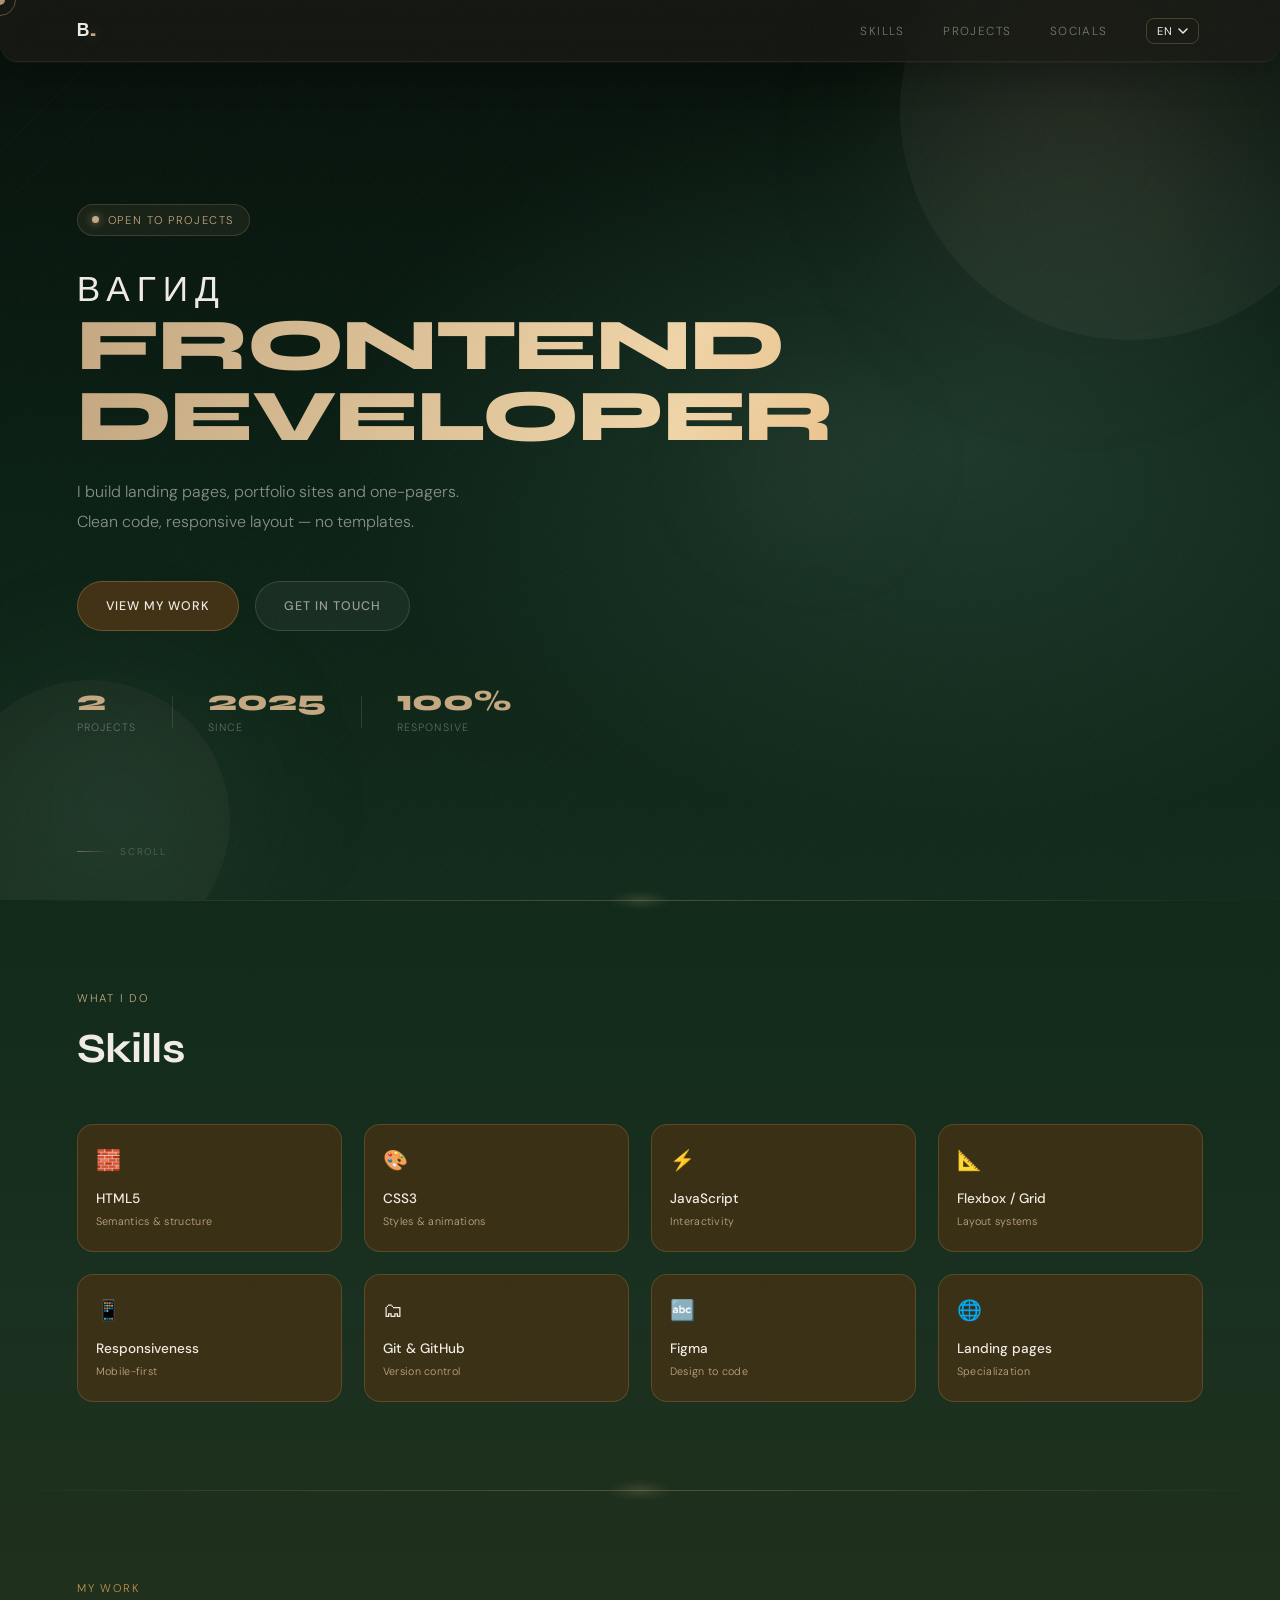
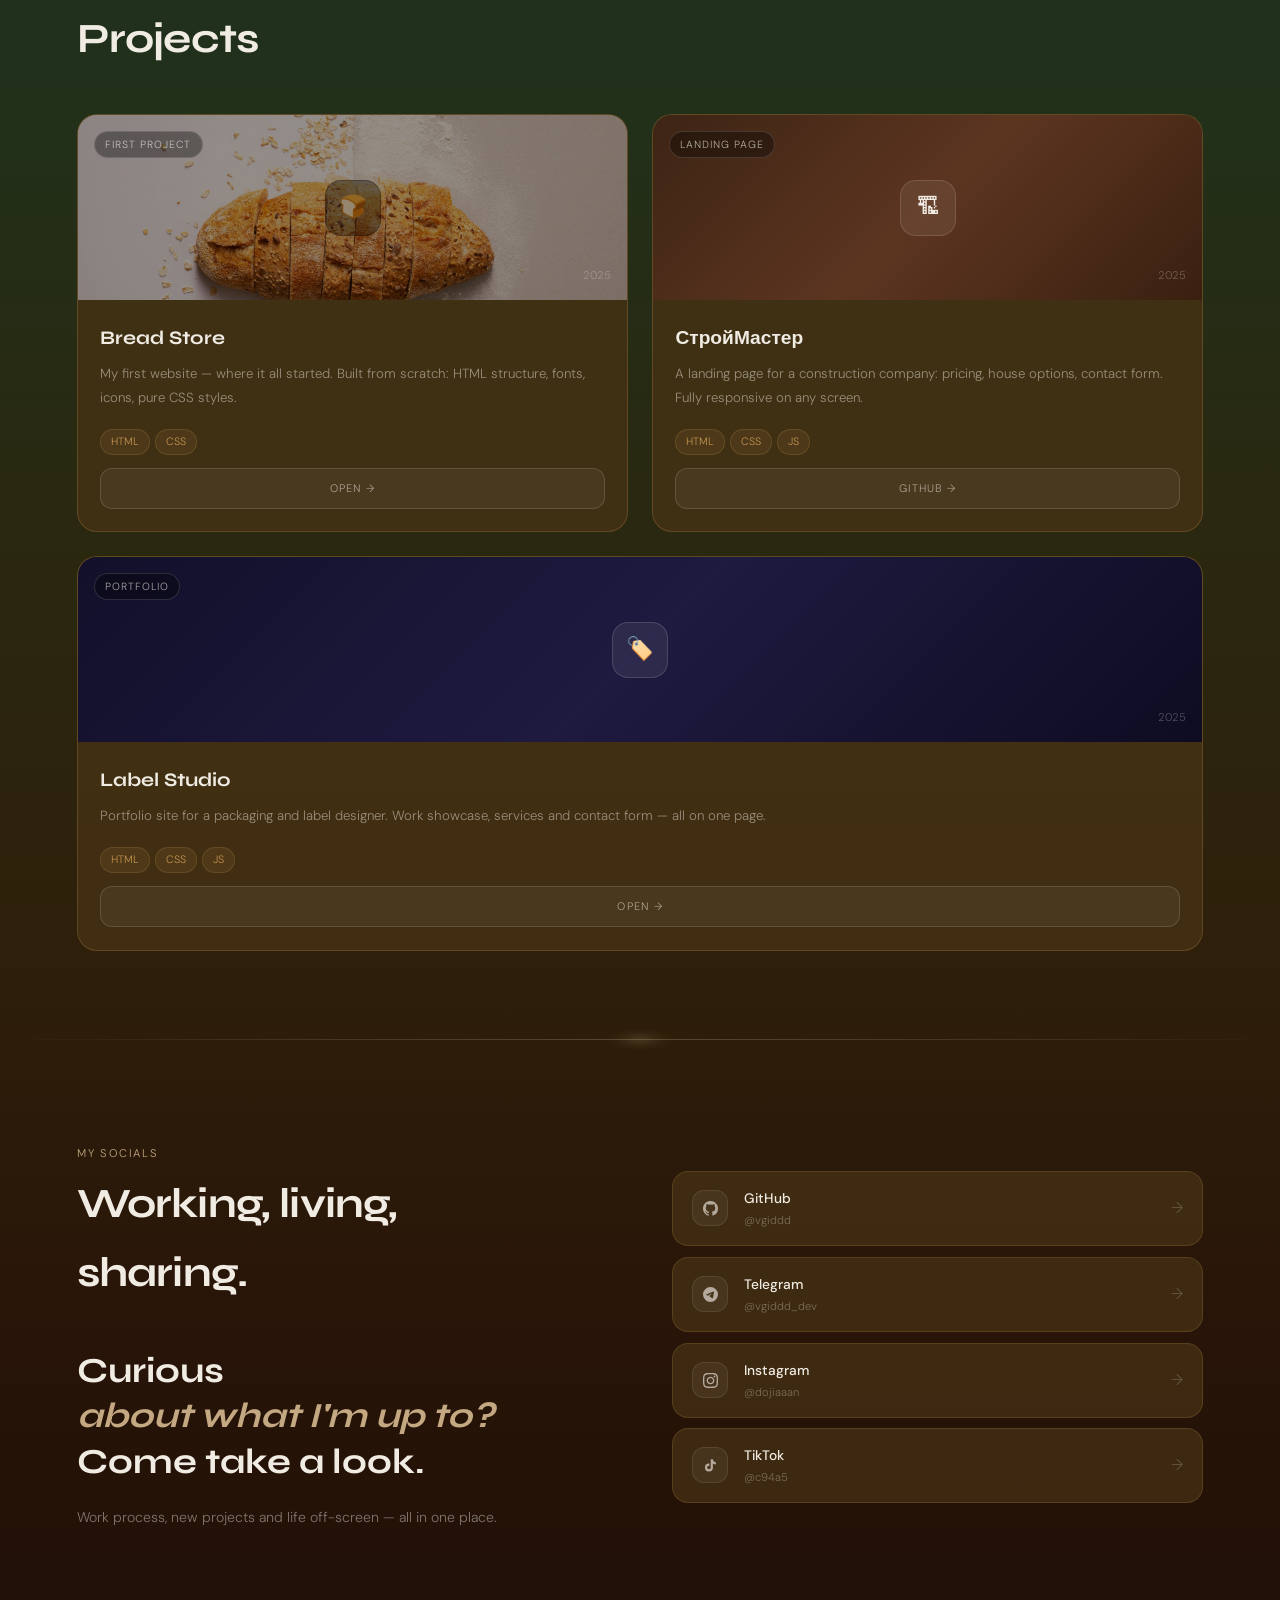
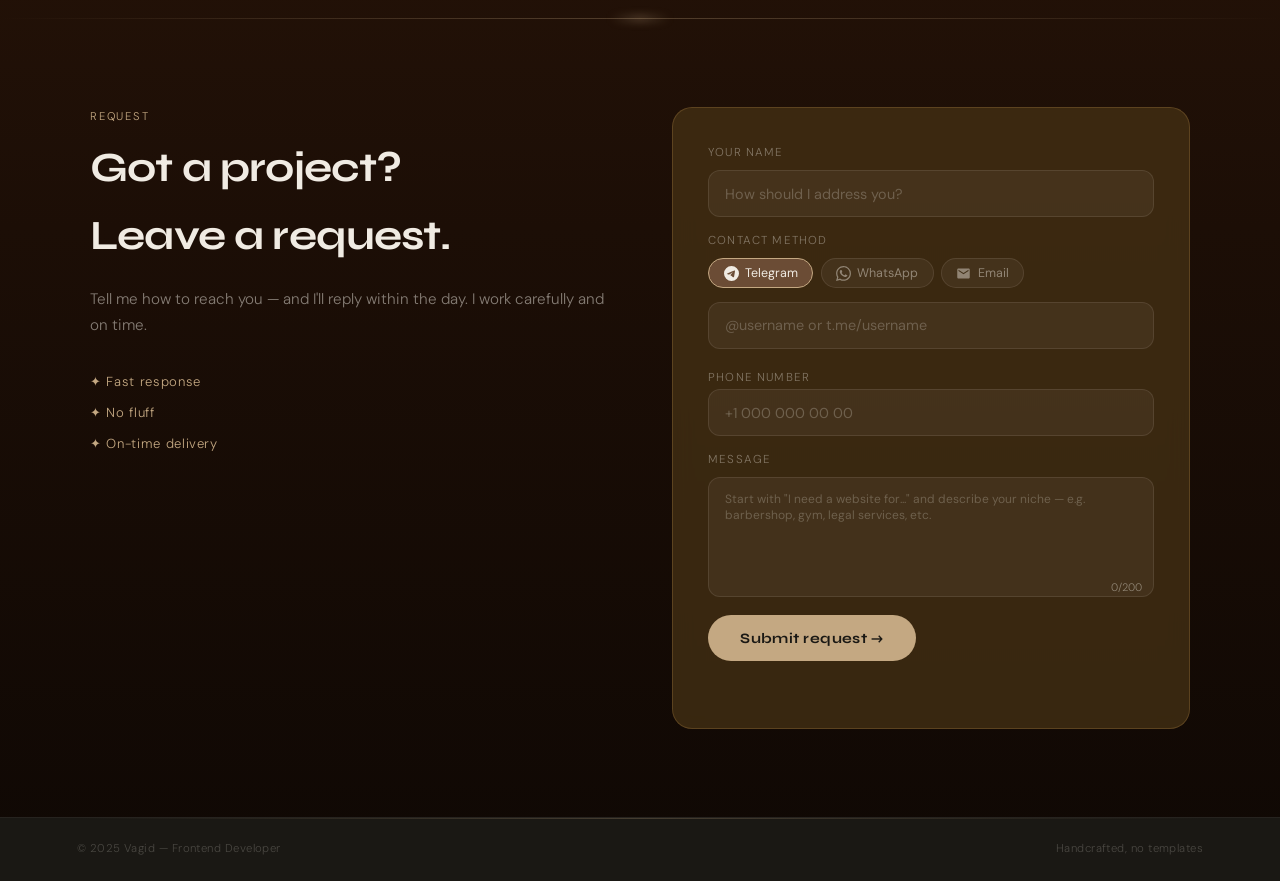
==== index.html @ 8204fbb5 "feat: add Label Studio project card, full-width button, odd-card stretch - Added Label Studio portfo" ====
<!DOCTYPE html>
<html lang="ru">
<head>
  <meta charset="UTF-8">
  <meta name="viewport" content="width=device-width, initial-scale=1.0">
  <title>Вагид — Frontend Developer | vagiddev.ru</title>
  <meta name="description" content="Вагид — frontend разработчик. Создаю лендинги, сайты-визитки и одностраничники. Чистый код, адаптивная вёрстка — без шаблонов.">
  <meta name="keywords" content="frontend разработчик, вёрстка сайтов, лендинг, сайт визитка, HTML CSS JavaScript, заказать сайт">
  <meta name="author" content="Вагид">
  <meta name="robots" content="index, follow">
  <link rel="canonical" href="https://vagiddev.ru/">
  <!-- Open Graph -->
  <meta property="og:title" content="Вагид — Frontend Developer">
  <meta property="og:description" content="Создаю лендинги, сайты-визитки и одностраничники. Чистый код, адаптивная вёрстка — без шаблонов.">
  <meta property="og:url" content="https://vagiddev.ru/">
  <meta property="og:type" content="website">
  <meta property="og:locale" content="ru_RU">
  <link rel="preconnect" href="https://fonts.googleapis.com">
  <link href="https://fonts.googleapis.com/css2?family=Syne:wght@400;700;800&family=DM+Sans:wght@300;400;500&display=swap" rel="stylesheet">
  <link rel="icon" type="image/svg+xml" href="favicon.svg">
  <link rel="icon" type="image/png" sizes="32x32" href="favicon.png">
  <link rel="shortcut icon" href="favicon.png">
  <link rel="stylesheet" href="assets/css/style.css">
</head>
<body>

<!-- Кастомный курсор -->
<div class="cursor" id="cursor"></div>
<div class="cursor-trail" id="cursorTrail"></div>

<div class="progress-bar" id="progressBar"></div>

<!-- Кнопка наверх -->
<button class="back-to-top" id="backToTop" onclick="window.scrollTo({top:0,behavior:'smooth'})">↑</button>

<div class="page-wrap">

  <nav>
    <div class="nav-logo">В<span>.</span></div>
    <ul class="nav-links">
      <li><a href="#skills" onclick="closeMob()" data-i18n="nav.skills">Навыки</a></li>
      <li><a href="#projects" onclick="closeMob()" data-i18n="nav.projects">Проекты</a></li>
      <li><a href="#contact" onclick="closeMob()" data-i18n="nav.socials">Соц сети</a></li>
    </ul>
    <div class="lang-sw" id="langSw">
      <button class="lang-drop-btn" id="langDropBtn">
        <span class="lang-current" id="langCurrent">RU</span>
        <svg class="lang-chevron" width="10" height="6" viewBox="0 0 10 6" fill="none">
          <path d="M1 1L5 5L9 1" stroke="currentColor" stroke-width="1.5" stroke-linecap="round" stroke-linejoin="round"/>
        </svg>
      </button>
      <div class="lang-drop" id="langDrop">
        <button class="lang-opt active" data-lang="ru">RU</button>
        <button class="lang-opt" data-lang="en">EN</button>
      </div>
    </div>
    <div class="burger" onclick="toggleMob()" id="burger">
      <span id="b1"></span>
      <span id="b2"></span>
      <span id="b3"></span>
    </div>
  </nav>

  <div class="mob-menu" id="mobMenu">
    <a href="#skills" onclick="closeMob()" data-i18n="nav.skills">Навыки</a>
    <a href="#projects" onclick="closeMob()" data-i18n="nav.projects">Проекты</a>
    <a href="#contact" onclick="closeMob()" data-i18n="nav.socials">Соц сети</a>
  </div>

  <!-- HERO -->
  <section class="hero">
    <div class="hero-bg"></div>
    <div class="hero-orb orb1"></div>
    <div class="hero-orb orb2"></div>
    <div class="hero-orb orb3"></div>
    <div class="sh sh1" id="sh1"></div>
    <div class="sh sh2" id="sh2"></div>
    <div class="hero-content">
      <div class="badge rv">
        <div class="bdot"></div>
        <span data-i18n="hero.badge">Открыт к проектам</span>
      </div>
      <h1 class="hero-name rv">
        <span class="name-vagid">Вагид</span>
        <span class="name-role">Frontend</span>
        <span class="name-role">Developer</span>
      </h1>
      <p class="hero-sub rv" data-i18n-html="hero.sub">
        Создаю лендинги, сайты-визитки и одностраничники.<br>
        Чистый код, адаптивная вёрстка — без шаблонов.
      </p>
      <div class="hero-btns rv">
        <a href="#projects" class="btn-f" data-i18n="hero.btn.works">Посмотреть работы</a>
        <a href="#order" class="btn-g" data-i18n="hero.btn.order">Оставить заявку</a>
      </div>
      <div class="hero-stats rv">
        <div class="hstat">
          <span class="hstat-n" data-target="2">0</span>
          <span class="hstat-l" data-i18n="hero.stat.projects">Проекта</span>
        </div>
        <div class="hstat-div"></div>
        <div class="hstat">
          <span class="hstat-n">2025</span>
          <span class="hstat-l" data-i18n="hero.stat.year">Год старта</span>
        </div>
        <div class="hstat-div"></div>
        <div class="hstat">
          <span class="hstat-n">100%</span>
          <span class="hstat-l" data-i18n="hero.stat.adaptive">Адаптивность</span>
        </div>
      </div>
    </div>
    <div class="hero-scroll-hint">
      <div class="scroll-line"></div>
      <span>scroll</span>
    </div>
  </section>

  <div class="section-divider"></div>

  <!-- НАВЫКИ -->
  <section class="skills-wrap" id="skills">
    <p class="sec-eye rv" data-i18n="skills.eye">Что умею</p>
    <h2 class="sec-ttl rv" data-i18n="skills.title">Навыки</h2>
    <div class="sk-grid">
      <div class="sk rv">
        <span class="sk-icon">🧱</span>
        <div class="sk-name">HTML5</div>
        <div class="sk-sub" data-i18n="sk.html5.sub">Семантика &amp; структура</div>
        <div class="sk-desc" data-i18n="sk.html5.desc">Язык разметки, которым описывается структура любой веб-страницы. Заголовки, блоки, ссылки — всё это HTML.</div>
      </div>
      <div class="sk rv">
        <span class="sk-icon">🎨</span>
        <div class="sk-name">CSS3</div>
        <div class="sk-sub" data-i18n="sk.css3.sub">Стили &amp; анимации</div>
        <div class="sk-desc" data-i18n="sk.css3.desc">Отвечает за внешний вид сайта: цвета, отступы, шрифты, анимации. Без CSS страница — просто текст.</div>
      </div>
      <div class="sk rv">
        <span class="sk-icon">⚡</span>
        <div class="sk-name">JavaScript</div>
        <div class="sk-sub" data-i18n="sk.js.sub">Интерактив</div>
        <div class="sk-desc" data-i18n="sk.js.desc">Язык программирования для браузера. Добавляет интерактивность: обработка кликов, анимации, запросы к серверу.</div>
      </div>
      <div class="sk rv">
        <span class="sk-icon">📐</span>
        <div class="sk-name" data-i18n="sk.flex.name">Flexbox / Grid</div>
        <div class="sk-sub" data-i18n="sk.flex.sub">Вёрстка макетов</div>
        <div class="sk-desc" data-i18n="sk.flex.desc">CSS-инструменты для построения раскладки. Позволяют точно управлять позиционированием элементов на странице.</div>
      </div>
      <div class="sk rv">
        <span class="sk-icon">📱</span>
        <div class="sk-name" data-i18n="sk.resp.name">Адаптивность</div>
        <div class="sk-sub" data-i18n="sk.resp.sub">Mobile-first</div>
        <div class="sk-desc" data-i18n="sk.resp.desc">Вёрстка, которая корректно отображается на любом устройстве — телефоне, планшете или десктопе.</div>
      </div>
      <div class="sk rv">
        <span class="sk-icon">🗂</span>
        <div class="sk-name">Git &amp; GitHub</div>
        <div class="sk-sub" data-i18n="sk.git.sub">Версионирование</div>
        <div class="sk-desc" data-i18n="sk.git.desc">Веду все свои проекты на GitHub — слежу за изменениями в коде и публикую результат.</div>
      </div>
      <div class="sk rv">
        <span class="sk-icon">🔤</span>
        <div class="sk-name">Figma</div>
        <div class="sk-sub" data-i18n="sk.figma.sub">Работа по макету</div>
        <div class="sk-desc" data-i18n="sk.figma.desc">Работаю с дизайн-макетами: переношу готовый визуал в код с точным соблюдением отступов, шрифтов и компонентов.</div>
      </div>
      <div class="sk rv">
        <span class="sk-icon">🌐</span>
        <div class="sk-name" data-i18n="sk.land.name">Лендинги</div>
        <div class="sk-sub" data-i18n="sk.land.sub">Специализация</div>
        <div class="sk-desc" data-i18n="sk.land.desc">Моя основная специализация. Делаю продающие одностраничники с акцентом на скорость, анимации и конверсию.</div>
      </div>
    </div>
  </section>

  <div class="section-divider"></div>

  <!-- ПРОЕКТЫ -->
  <section class="proj-wrap" id="projects">
    <p class="sec-eye rv" data-i18n="proj.eye">Мои работы</p>
    <h2 class="sec-ttl rv" data-i18n="proj.title">Проекты</h2>
    <div class="proj-grid">

      <div class="pcard rv">
        <div class="phead phead--green">
          <img src="assets/img/bread-store-hero.jpg" class="phead-img" alt="Bread Store">
          <span class="plabel" data-i18n="proj.card1.label">Первый проект</span>
          <div class="picon">🍞</div>
          <span class="pyear">2025</span>
        </div>
        <div class="pbody">
          <h3 class="ptitle">Bread Store</h3>
          <p class="pdesc" data-i18n="proj.card1.desc">Мой первый сайт — с него всё началось. Вёрстка с нуля: HTML структура, шрифты, иконки, стили на чистом CSS.</p>
          <div class="pfoot">
            <div class="techs">
              <span class="tech">HTML</span>
              <span class="tech">CSS</span>
            </div>
            <a href="https://vgiddd.github.io/bread_store/" target="_blank" class="plink" data-i18n="proj.link.open">Открыть →</a>
          </div>
        </div>
      </div>

      <div class="pcard rv">
        <div class="phead phead--brown">
          <div class="phead-lines"></div>
          <span class="plabel" data-i18n="proj.card2.label">Лендинг</span>
          <div class="picon">🏗</div>
          <span class="pyear">2025</span>
        </div>
        <div class="pbody">
          <h3 class="ptitle">СтройМастер</h3>
          <p class="pdesc" data-i18n="proj.card2.desc">Лендинг для строительной компании: тарифы, варианты домов, форма заявки. Полностью адаптивный на любом экране.</p>
          <div class="pfoot">
            <div class="techs">
              <span class="tech">HTML</span>
              <span class="tech">CSS</span>
              <span class="tech">JS</span>
            </div>
            <a href="https://github.com/vgiddd" target="_blank" class="plink">GitHub →</a>
          </div>
        </div>
      </div>

      <div class="pcard rv">
        <div class="phead phead--indigo">
          <div class="phead-lines"></div>
          <span class="plabel" data-i18n="proj.card3.label">Портфолио</span>
          <div class="picon">🏷️</div>
          <span class="pyear">2025</span>
        </div>
        <div class="pbody">
          <h3 class="ptitle">Label Studio</h3>
          <p class="pdesc" data-i18n="proj.card3.desc">Сайт-портфолио для дизайнера упаковки и этикеток. Каталог работ, описание услуг и форма заявки — всё на одной странице.</p>
          <div class="pfoot">
            <div class="techs">
              <span class="tech">HTML</span>
              <span class="tech">CSS</span>
              <span class="tech">JS</span>
            </div>
            <a href="https://vgiddd.github.io/label-studio/" target="_blank" class="plink" data-i18n="proj.link.open">Открыть →</a>
          </div>
        </div>
      </div>

    </div>
  </section>

  <div class="section-divider"></div>

  <!-- КОНТАКТЫ -->
  <section class="contact-wrap" id="contact">
    <div class="cgrid">
      <div class="rv">
        <p class="sec-eye rv" data-i18n="soc.eye">Мои соц сети</p>
        <h2 class="sec-ttl rv" data-i18n-html="soc.title">Работаю, живу,<br>показываю.</h2>
        <p class="ccta" data-i18n-html="soc.cta">Интересно,<br><em>чем живу и занимаюсь?</em><br>Заглядывайте.</p>
        <p class="cnote" data-i18n="soc.note">Рабочий процесс, новые проекты и жизнь вне экрана — всё в одном месте.</p>
      </div>
      <div class="soc-list rv">
        <a href="https://github.com/vgiddd" target="_blank" class="soc">
          <div class="sico">
            <svg width="15" height="15" viewBox="0 0 24 24" fill="rgba(240,235,227,0.65)">
              <path d="M12 0C5.37 0 0 5.37 0 12c0 5.31 3.435 9.795 8.205 11.385.6.105.825-.255.825-.57 0-.285-.015-1.23-.015-2.235-3.015.555-3.795-.735-4.035-1.41-.135-.345-.72-1.41-1.23-1.695-.42-.225-1.02-.78-.015-.795.945-.015 1.62.87 1.845 1.23 1.08 1.815 2.805 1.305 3.495.99.105-.78.42-1.305.765-1.605-2.67-.3-5.46-1.335-5.46-5.925 0-1.305.465-2.385 1.23-3.225-.12-.3-.54-1.53.12-3.18 0 0 1.005-.315 3.3 1.23.96-.27 1.98-.405 3-.405s2.04.135 3 .405c2.295-1.56 3.3-1.23 3.3-1.23.66 1.65.24 2.88.12 3.18.765.84 1.23 1.905 1.23 3.225 0 4.605-2.805 5.625-5.475 5.925.435.375.81 1.095.81 2.22 0 1.605-.015 2.895-.015 3.3 0 .315.225.69.825.57A12.02 12.02 0 0024 12c0-6.63-5.37-12-12-12z"/>
            </svg>
          </div>
          <div><div class="sname">GitHub</div><div class="shandle">@vgiddd</div></div>
          <span class="sarr">→</span>
        </a>
        <a href="https://t.me/vgiddd_dev" target="_blank" class="soc">
          <div class="sico">
            <svg width="15" height="15" viewBox="0 0 24 24" fill="rgba(240,235,227,0.65)">
              <path d="M11.944 0A12 12 0 0 0 0 12a12 12 0 0 0 12 12 12 12 0 0 0 12-12A12 12 0 0 0 12 0a12 12 0 0 0-.056 0zm4.962 7.224c.1-.002.321.023.465.14a.506.506 0 0 1 .171.325c.016.093.036.306.02.472-.18 1.898-.96 6.504-1.356 8.627-.168.9-.499 1.201-.82 1.23-.696.065-1.225-.46-1.9-.902-1.056-.693-1.653-1.124-2.678-1.8-1.185-.78-.417-1.21.258-1.91.177-.184 3.247-2.977 3.307-3.23.007-.032.014-.15-.056-.212s-.174-.041-.249-.024c-.106.024-1.793 1.14-5.061 3.345-.48.33-.913.49-1.302.48-.428-.008-1.252-.241-1.865-.44-.752-.245-1.349-.374-1.297-.789.027-.216.325-.437.893-.663 3.498-1.524 5.83-2.529 6.998-3.014 3.332-1.386 4.025-1.627 4.476-1.635z"/>
            </svg>
          </div>
          <div><div class="sname">Telegram</div><div class="shandle">@vgiddd_dev</div></div>
          <span class="sarr">→</span>
        </a>
        <a href="https://www.instagram.com/dojiaaan" target="_blank" class="soc">
          <div class="sico">
            <svg width="15" height="15" viewBox="0 0 24 24" fill="rgba(240,235,227,0.65)">
              <path d="M12 2.163c3.204 0 3.584.012 4.85.07 3.252.148 4.771 1.691 4.919 4.919.058 1.265.069 1.645.069 4.849 0 3.205-.012 3.584-.069 4.849-.149 3.225-1.664 4.771-4.919 4.919-1.266.058-1.644.07-4.85.07-3.204 0-3.584-.012-4.849-.07-3.26-.149-4.771-1.699-4.919-4.92-.058-1.265-.07-1.644-.07-4.849 0-3.204.013-3.583.07-4.849.149-3.227 1.664-4.771 4.919-4.919 1.266-.057 1.645-.069 4.849-.069zm0-2.163c-3.259 0-3.667.014-4.947.072-4.358.2-6.78 2.618-6.98 6.98-.059 1.281-.073 1.689-.073 4.948 0 3.259.014 3.668.072 4.948.2 4.358 2.618 6.78 6.98 6.98 1.281.058 1.689.072 4.948.072 3.259 0 3.668-.014 4.948-.072 4.354-.2 6.782-2.618 6.979-6.98.059-1.28.073-1.689.073-4.948 0-3.259-.014-3.667-.072-4.947-.196-4.354-2.617-6.78-6.979-6.98-1.281-.059-1.69-.073-4.949-.073zm0 5.838c-3.403 0-6.162 2.759-6.162 6.162s2.759 6.163 6.162 6.163 6.162-2.759 6.162-6.163c0-3.403-2.759-6.162-6.162-6.162zm0 10.162c-2.209 0-4-1.79-4-4 0-2.209 1.791-4 4-4s4 1.791 4 4c0 2.21-1.791 4-4 4zm6.406-11.845c-.796 0-1.441.645-1.441 1.44s.645 1.44 1.441 1.44c.795 0 1.439-.645 1.439-1.44s-.644-1.44-1.439-1.44z"/>
            </svg>
          </div>
          <div><div class="sname">Instagram</div><div class="shandle">@dojiaaan</div></div>
          <span class="sarr">→</span>
        </a>
        <a href="https://www.tiktok.com/@c94a5" target="_blank" class="soc">
          <div class="sico">
            <svg width="15" height="15" viewBox="0 0 24 24" fill="rgba(240,235,227,0.65)">
              <path d="M19.59 6.69a4.83 4.83 0 01-3.77-4.25V2h-3.45v13.67a2.89 2.89 0 01-2.88 2.5 2.89 2.89 0 01-2.89-2.89 2.89 2.89 0 012.89-2.89c.28 0 .54.04.79.1V9.01a6.33 6.33 0 00-.79-.05 6.34 6.34 0 00-6.34 6.34 6.34 6.34 0 006.34 6.34 6.34 6.34 0 006.33-6.34V8.69a8.27 8.27 0 004.84 1.56V6.79a4.85 4.85 0 01-1.07-.1z"/>
            </svg>
          </div>
          <div><div class="sname">TikTok</div><div class="shandle">@c94a5</div></div>
          <span class="sarr">→</span>
        </a>
      </div>
    </div>
  </section>

  <div class="section-divider"></div>

  <!-- ЗАЯВКА -->
  <section class="form-section" id="order">
    <div class="form-wrap rv">
      <div class="form-left">
        <p class="sec-eye" data-i18n="form.eye">Заявка</p>
        <h2 class="sec-ttl" data-i18n-html="form.title">Есть задача?<br>Оставьте заявку.</h2>
        <p class="form-sub" data-i18n="form.sub">Укажите удобный способ связи — и я отвечу в течение дня. Работаю аккуратно и в срок.</p>
        <div class="form-perks">
          <div class="form-perk" data-i18n="form.perk1">✦ Быстрый ответ</div>
          <div class="form-perk" data-i18n="form.perk2">✦ Без лишних слов</div>
          <div class="form-perk" data-i18n="form.perk3">✦ Результат в срок</div>
        </div>
      </div>
      <div class="form-card">
        <form class="order-form" id="orderForm">
          <label class="form-label" data-i18n="form.label.name">Ваше имя</label>
          <input type="text" class="form-inp" id="fname" placeholder="Как к вам обращаться?" data-i18n-ph="form.ph.name" maxlength="80">
          <label class="form-label" data-i18n="form.label.method">Способ связи</label>
          <div class="ctabs">
            <button type="button" class="ctab active" data-tab="tg"><svg width="15" height="15" viewBox="0 0 24 24" fill="currentColor"><path d="M11.944 0A12 12 0 0 0 0 12a12 12 0 0 0 12 12 12 12 0 0 0 12-12A12 12 0 0 0 12 0a12 12 0 0 0-.056 0zm4.962 7.224c.1-.002.321.023.465.14a.506.506 0 0 1 .171.325c.016.093.036.306.02.472-.18 1.898-.962 6.502-1.36 8.627-.168.9-.499 1.201-.82 1.23-.696.065-1.225-.46-1.9-.902-1.056-.693-1.653-1.124-2.678-1.8-1.185-.78-.417-1.21.258-1.91.177-.184 3.247-2.977 3.307-3.23.007-.032.014-.15-.056-.212s-.174-.041-.249-.024c-.106.024-1.793 1.14-5.061 3.345-.48.33-.913.49-1.302.48-.428-.008-1.252-.241-1.865-.44-.752-.245-1.349-.374-1.297-.789.027-.216.325-.437.893-.663 3.498-1.524 5.83-2.529 6.998-3.014 3.332-1.386 4.025-1.627 4.476-1.635z"/></svg> Telegram</button>
            <button type="button" class="ctab" data-tab="wa"><svg width="15" height="15" viewBox="0 0 24 24" fill="currentColor"><path d="M17.472 14.382c-.297-.149-1.758-.867-2.03-.967-.273-.099-.471-.148-.67.15-.197.297-.767.966-.94 1.164-.173.199-.347.223-.644.075-.297-.15-1.255-.463-2.39-1.475-.883-.788-1.48-1.761-1.653-2.059-.173-.297-.018-.458.13-.606.134-.133.298-.347.446-.52.149-.174.198-.298.298-.497.099-.198.05-.371-.025-.52-.075-.149-.669-1.612-.916-2.207-.242-.579-.487-.5-.669-.51-.173-.008-.371-.01-.57-.01-.198 0-.52.074-.792.372-.272.297-1.04 1.016-1.04 2.479 0 1.462 1.065 2.875 1.213 3.074.149.198 2.096 3.2 5.077 4.487.709.306 1.262.489 1.694.625.712.227 1.36.195 1.871.118.571-.085 1.758-.719 2.006-1.413.248-.694.248-1.289.173-1.413-.074-.124-.272-.198-.57-.347m-5.421 7.403h-.004a9.87 9.87 0 0 1-5.031-1.378l-.361-.214-3.741.982.998-3.648-.235-.374a9.86 9.86 0 0 1-1.51-5.26c.001-5.45 4.436-9.884 9.888-9.884 2.64 0 5.122 1.03 6.988 2.898a9.825 9.825 0 0 1 2.893 6.994c-.003 5.45-4.437 9.884-9.885 9.884m8.413-18.297A11.815 11.815 0 0 0 12.05 0C5.495 0 .16 5.335.157 11.892c0 2.096.547 4.142 1.588 5.945L.057 24l6.305-1.654a11.882 11.882 0 0 0 5.683 1.448h.005c6.554 0 11.89-5.335 11.893-11.893a11.821 11.821 0 0 0-3.48-8.413Z"/></svg> WhatsApp</button>
            <button type="button" class="ctab" data-tab="email"><svg width="15" height="15" viewBox="0 0 24 24" fill="currentColor"><path d="M20 4H4c-1.1 0-2 .9-2 2v12c0 1.1.9 2 2 2h16c1.1 0 2-.9 2-2V6c0-1.1-.9-2-2-2zm0 4l-8 5-8-5V6l8 5 8-5v2z"/></svg> Email</button>
          </div>
          <div class="cselect" id="ctabSelect">
            <div class="cselect-val"><svg width="15" height="15" viewBox="0 0 24 24" fill="currentColor"><path d="M11.944 0A12 12 0 0 0 0 12a12 12 0 0 0 12 12 12 12 0 0 0 12-12A12 12 0 0 0 12 0a12 12 0 0 0-.056 0zm4.962 7.224c.1-.002.321.023.465.14a.506.506 0 0 1 .171.325c.016.093.036.306.02.472-.18 1.898-.962 6.502-1.36 8.627-.168.9-.499 1.201-.82 1.23-.696.065-1.225-.46-1.9-.902-1.056-.693-1.653-1.124-2.678-1.8-1.185-.78-.417-1.21.258-1.91.177-.184 3.247-2.977 3.307-3.23.007-.032.014-.15-.056-.212s-.174-.041-.249-.024c-.106.024-1.793 1.14-5.061 3.345-.48.33-.913.49-1.302.48-.428-.008-1.252-.241-1.865-.44-.752-.245-1.349-.374-1.297-.789.027-.216.325-.437.893-.663 3.498-1.524 5.83-2.529 6.998-3.014 3.332-1.386 4.025-1.627 4.476-1.635z"/></svg> Telegram</div>
            <div class="cselect-arrow">
              <svg width="12" height="12" viewBox="0 0 12 12" fill="none"><path d="M2 4l4 4 4-4" stroke="currentColor" stroke-width="1.5" stroke-linecap="round" stroke-linejoin="round"/></svg>
            </div>
            <div class="cselect-drop">
              <div class="cselect-opt active" data-tab="tg"><svg width="15" height="15" viewBox="0 0 24 24" fill="currentColor"><path d="M11.944 0A12 12 0 0 0 0 12a12 12 0 0 0 12 12 12 12 0 0 0 12-12A12 12 0 0 0 12 0a12 12 0 0 0-.056 0zm4.962 7.224c.1-.002.321.023.465.14a.506.506 0 0 1 .171.325c.016.093.036.306.02.472-.18 1.898-.962 6.502-1.36 8.627-.168.9-.499 1.201-.82 1.23-.696.065-1.225-.46-1.9-.902-1.056-.693-1.653-1.124-2.678-1.8-1.185-.78-.417-1.21.258-1.91.177-.184 3.247-2.977 3.307-3.23.007-.032.014-.15-.056-.212s-.174-.041-.249-.024c-.106.024-1.793 1.14-5.061 3.345-.48.33-.913.49-1.302.48-.428-.008-1.252-.241-1.865-.44-.752-.245-1.349-.374-1.297-.789.027-.216.325-.437.893-.663 3.498-1.524 5.83-2.529 6.998-3.014 3.332-1.386 4.025-1.627 4.476-1.635z"/></svg> Telegram</div>
              <div class="cselect-opt" data-tab="wa"><svg width="15" height="15" viewBox="0 0 24 24" fill="currentColor"><path d="M17.472 14.382c-.297-.149-1.758-.867-2.03-.967-.273-.099-.471-.148-.67.15-.197.297-.767.966-.94 1.164-.173.199-.347.223-.644.075-.297-.15-1.255-.463-2.39-1.475-.883-.788-1.48-1.761-1.653-2.059-.173-.297-.018-.458.13-.606.134-.133.298-.347.446-.52.149-.174.198-.298.298-.497.099-.198.05-.371-.025-.52-.075-.149-.669-1.612-.916-2.207-.242-.579-.487-.5-.669-.51-.173-.008-.371-.01-.57-.01-.198 0-.52.074-.792.372-.272.297-1.04 1.016-1.04 2.479 0 1.462 1.065 2.875 1.213 3.074.149.198 2.096 3.2 5.077 4.487.709.306 1.262.489 1.694.625.712.227 1.36.195 1.871.118.571-.085 1.758-.719 2.006-1.413.248-.694.248-1.289.173-1.413-.074-.124-.272-.198-.57-.347m-5.421 7.403h-.004a9.87 9.87 0 0 1-5.031-1.378l-.361-.214-3.741.982.998-3.648-.235-.374a9.86 9.86 0 0 1-1.51-5.26c.001-5.45 4.436-9.884 9.888-9.884 2.64 0 5.122 1.03 6.988 2.898a9.825 9.825 0 0 1 2.893 6.994c-.003 5.45-4.437 9.884-9.885 9.884m8.413-18.297A11.815 11.815 0 0 0 12.05 0C5.495 0 .16 5.335.157 11.892c0 2.096.547 4.142 1.588 5.945L.057 24l6.305-1.654a11.882 11.882 0 0 0 5.683 1.448h.005c6.554 0 11.89-5.335 11.893-11.893a11.821 11.821 0 0 0-3.48-8.413Z"/></svg> WhatsApp</div>
              <div class="cselect-opt" data-tab="email"><svg width="15" height="15" viewBox="0 0 24 24" fill="currentColor"><path d="M20 4H4c-1.1 0-2 .9-2 2v12c0 1.1.9 2 2 2h16c1.1 0 2-.9 2-2V6c0-1.1-.9-2-2-2zm0 4l-8 5-8-5V6l8 5 8-5v2z"/></svg> Email</div>
            </div>
          </div>
          <input type="text" class="form-inp" id="fcontact" placeholder="@username или t.me/username" data-i18n-ph="form.ph.contact" maxlength="120">
          <div id="tg-phone-wrap" style="display:block">
            <label class="form-label" data-i18n="form.label.phone">Номер телефона <span style="font-size:0.7em;opacity:0.5;text-transform:none;letter-spacing:0" data-i18n="form.label.phonenote">на случай если не смогу написать в TG</span></label>
            <input type="text" class="form-inp" id="fphone" placeholder="+7 900 000 00 00" data-i18n-ph="form.ph.phone" maxlength="20">
          </div>
          <label class="form-label" data-i18n="form.label.msg">Сообщение</label>
          <div class="form-ta-wrap">
            <textarea class="form-inp form-ta" id="fmsg" placeholder="Начните с «Мне нужен сайт для...» и укажите нишу — барбершопа, фитнес-клуба, юридических услуг и т.д." data-i18n-ph="form.ph.msg" maxlength="200"></textarea>
            <span class="msg-counter" id="msgCounter">0/200</span>
          </div>
          <button type="submit" class="form-btn" data-i18n="form.submit">Отправить заявку →</button>
          <p class="form-status" id="formStatus"></p>
        </form>
      </div>
    </div>
  </section>

  <footer>
    <span data-i18n="footer.copy">© 2025 Вагид — Frontend Developer</span>
    <span data-i18n="footer.tag">Сделано руками, без шаблонов</span>
  </footer>

  <script src="assets/js/i18n.js"></script>
  <script src="assets/js/script.js"></script>
</div>
</body>
</html>
---- assets/css/style.css ----
/* =============================================
   VAGID PORTFOLIO — style.css (v3 — enhanced)
   ============================================= */

:root {
  --green:  #2d4a3e;
  --green2: #3d6455;
  --brown:  #6b4c35;
  --brown2: #8a6248;
  --brownl: #c4a882;
  --blue:   #1e3a5f;
  --blue2:  #2a5080;
  --bluel:  #c49450;
  --cream:  #f0ebe3;
  --ink:    #1a1814;
  --pad-x:  clamp(1.25rem, 6vw, 5rem);
  --pad-y:  clamp(3rem, 7vw, 5.5rem);
  --serif:  'Syne', sans-serif;
  --sans:   'DM Sans', sans-serif;
}

*, *::before, *::after { box-sizing: border-box; margin: 0; padding: 0; }
html { scroll-behavior: smooth; }
body {
  background: var(--ink);
  color: var(--cream);
  font-family: var(--sans);
  font-weight: 300;
  line-height: 1.65;
  cursor: none;
}

/* Зернистая текстура */
body::after {
  content: '';
  position: fixed;
  inset: 0;
  pointer-events: none;
  z-index: 9999;
  opacity: 0.035;
  background-image: url("data:image/svg+xml,%3Csvg xmlns='http://www.w3.org/2000/svg' width='300' height='300'%3E%3Cfilter id='n'%3E%3CfeTurbulence type='fractalNoise' baseFrequency='0.85' numOctaves='4' stitchTiles='stitch'/%3E%3C/filter%3E%3Crect width='300' height='300' filter='url(%23n)'/%3E%3C/svg%3E");
}

.page-wrap {
  overflow-x: hidden;
  background: linear-gradient(
    to bottom,
    #060f09 0%,
    #0a1f14 12%,
    #112a1a 22%,
    #1a3020 32%,
    #22301a 42%,
    #2a2810 52%,
    #2e200a 62%,
    #281408 72%,
    #1c0e06 84%,
    #0f0804 100%
  );
}

/* КАСТОМНЫЙ КУРСОР */
.cursor {
  position: fixed;
  width: 10px; height: 10px;
  background: var(--brownl);
  border-radius: 50%;
  pointer-events: none;
  z-index: 99998;
  transform: translate(-50%, -50%);
  transition: width 0.2s, height 0.2s, background 0.2s;
  mix-blend-mode: difference;
}
.cursor-trail {
  position: fixed;
  width: 32px; height: 32px;
  border: 1px solid rgba(196,168,130,0.4);
  border-radius: 50%;
  pointer-events: none;
  z-index: 99997;
  transform: translate(-50%, -50%);
  transition: left 0.12s ease, top 0.12s ease, width 0.2s, height 0.2s, opacity 0.2s;
}
body:has(a:hover) .cursor,
body:has(button:hover) .cursor { width: 16px; height: 16px; }
body:has(a:hover) .cursor-trail,
body:has(button:hover) .cursor-trail { width: 48px; height: 48px; opacity: 0.6; }

/* SCROLL PROGRESS BAR */
.progress-bar {
  position: fixed;
  top: 0; left: 0;
  height: 2px;
  width: 0%;
  background: linear-gradient(90deg, var(--brownl), #f0d5a8, var(--brownl));
  z-index: 9999;
  transition: width 0.1s linear;
  box-shadow: 0 0 12px rgba(196,168,130,0.7);
}

/* КНОПКА НАВЕРХ */
.back-to-top {
  position: fixed;
  bottom: 2rem; right: 2rem;
  width: 44px; height: 44px;
  background: rgba(196,168,130,0.12);
  border: 1px solid rgba(196,168,130,0.25);
  border-radius: 50%;
  color: var(--brownl);
  font-size: 1.1rem;
  cursor: none;
  z-index: 300;
  display: flex; align-items: center; justify-content: center;
  opacity: 0;
  transform: translateY(16px);
  transition: opacity 0.3s, transform 0.3s cubic-bezier(0.34,1.56,0.64,1), background 0.2s, box-shadow 0.3s;
  pointer-events: none;
}
.back-to-top.visible {
  opacity: 1;
  transform: translateY(0);
  pointer-events: all;
}
.back-to-top:hover {
  background: rgba(196,168,130,0.22);
  box-shadow: 0 8px 24px rgba(196,168,130,0.25);
}

/* SECTION DIVIDER */
.section-divider {
  height: 1px;
  background: linear-gradient(90deg, transparent 0%, rgba(196,168,130,0.15) 20%, rgba(196,168,130,0.3) 50%, rgba(196,168,130,0.15) 80%, transparent 100%);
  position: relative;
}
.section-divider::after {
  content: '';
  position: absolute;
  top: -2px; left: 50%; transform: translateX(-50%);
  width: 60px; height: 5px;
  background: linear-gradient(90deg, transparent, rgba(196,168,130,0.4), transparent);
  filter: blur(4px);
}

/* NAV */
nav {
  position: fixed; top: 0; left: 0; right: 0; z-index: 200;
  display: flex; justify-content: flex-start; align-items: center; gap: clamp(1.2rem, 3vw, 2.5rem);
  padding: 1rem var(--pad-x);
  background: rgba(26,24,20,0.75);
  backdrop-filter: blur(20px) saturate(160%);
  border-bottom: 1px solid rgba(240,235,227,0.06);
  border-radius: 0 0 18px 18px;
  box-shadow: 0 2px 40px rgba(0,0,0,0.35), 0 1px 0 rgba(240,235,227,0.04);
}
.nav-logo {
  font-family: var(--serif); font-size: clamp(0.95rem,2vw,1.1rem); font-weight: 800; color: var(--cream);
  transition: transform 0.3s cubic-bezier(0.34,1.56,0.64,1);
}
.nav-logo:hover { transform: scale(1.08); }
.nav-logo span { color: var(--brownl); text-shadow: 0 0 12px rgba(196,168,130,0.5); }
.nav-links { display: flex; gap: clamp(1rem,3vw,2.5rem); list-style: none; margin-left: auto; }
.nav-links a {
  color: rgba(240,235,227,0.45); text-decoration: none;
  font-size: clamp(0.65rem,1.2vw,0.73rem); letter-spacing: 0.12em; text-transform: uppercase;
  transition: color .2s, transform .25s cubic-bezier(0.34, 1.56, 0.64, 1);
  display: inline-block;
}
.nav-links a:hover { color: var(--cream); transform: translateY(-2px) scale(1.08); }

/* ── Lang Switcher Dropdown ── */
.lang-sw { position: relative; margin-right: 4px; }
.lang-drop-btn {
  display: flex; align-items: center; gap: 5px;
  background: none; border: 1px solid rgba(196,148,80,0.3);
  color: var(--cream); border-radius: 8px;
  padding: 5px 10px; font-size: 0.7rem; letter-spacing: 0.1em;
  cursor: pointer; transition: border-color 0.2s; font-family: var(--sans);
}
.lang-chevron { transition: transform 0.2s ease; flex-shrink: 0; }
.lang-sw.open .lang-chevron { transform: rotate(180deg); }
.lang-drop {
  position: absolute; top: calc(100% + 7px); right: 0;
  background: rgba(22,20,16,0.97); border: 1px solid rgba(196,148,80,0.2);
  border-radius: 10px; overflow: hidden; min-width: 68px;
  opacity: 0; transform: translateY(-6px) scale(0.96);
  pointer-events: none;
  transition: opacity 0.18s ease, transform 0.18s ease;
  backdrop-filter: blur(20px);
  z-index: 300;
}
.lang-sw.open .lang-drop { opacity: 1; transform: translateY(0) scale(1); pointer-events: all; }
.lang-opt {
  display: block; width: 100%; padding: 9px 14px;
  background: none; border: none; color: rgba(240,235,227,0.45);
  font-size: 0.7rem; letter-spacing: 0.1em; text-align: center;
  cursor: pointer; font-family: var(--sans); transition: color 0.15s, background 0.15s;
}
.lang-opt.active { color: var(--cream); background: rgba(196,148,80,0.1); }
@media (hover: hover) {
  .lang-drop-btn:hover { border-color: rgba(196,148,80,0.55); }
  .lang-opt:hover { background: rgba(240,235,227,0.06); color: var(--cream); }
}

.burger { display: none; flex-direction: column; gap: 5px; cursor: none; padding: 4px; }
.burger span { display: block; width: 22px; height: 2px; background: var(--cream); border-radius: 99px; transition: transform .3s, opacity .3s; }

/* ── Genie Effect ── */
@keyframes genieOpen {
  0%   { opacity: 0; transform: scaleY(0.02) scaleX(0.15) translateY(-48%); border-radius: 50px; filter: blur(8px); }
  30%  { opacity: 1; filter: blur(3px); border-radius: 28px; }
  65%  { transform: scaleY(1.04) scaleX(1.01) translateY(0); border-radius: 10px; filter: blur(0px); }
  100% { transform: scaleY(1) scaleX(1) translateY(0); border-radius: 0px; filter: blur(0px); opacity: 1; }
}
@keyframes genieClose {
  0%   { opacity: 1; transform: scaleY(1) scaleX(1) translateY(0); border-radius: 0px; filter: blur(0px); }
  35%  { border-radius: 20px; filter: blur(2px); }
  75%  { opacity: 1; transform: scaleY(0.05) scaleX(0.2) translateY(-44%); border-radius: 40px; filter: blur(6px); }
  100% { opacity: 0; transform: scaleY(0.01) scaleX(0.08) translateY(-48%); border-radius: 50px; filter: blur(10px); }
}

.mob-menu {
  position: fixed; inset: 0; z-index: 190;
  display: flex; flex-direction: column; align-items: center; justify-content: center; gap: 2.5rem;
  background: rgba(26,24,20,0.97);
  backdrop-filter: blur(24px);
  transform-origin: top right;
  opacity: 0; pointer-events: none;
  transform: scaleY(0.01) scaleX(0.08) translateY(-48%);
  border-radius: 50px;
  will-change: transform, opacity, border-radius, filter;
}
.mob-menu.open  { pointer-events: all; animation: genieOpen 0.65s cubic-bezier(0.22,1,0.36,1) forwards; }
.mob-menu.closing { pointer-events: none; animation: genieClose 0.48s cubic-bezier(0.55,0,0.7,0.3) forwards; }
.mob-menu a {
  color: var(--cream); text-decoration: none;
  font-family: var(--serif); font-size: clamp(1.5rem,6vw,2rem); font-weight: 700;
  opacity: 0; transform: translateY(22px);
  transition: color .2s, opacity 0.4s cubic-bezier(0.22,1,0.36,1), transform 0.4s cubic-bezier(0.22,1,0.36,1);
}
.mob-menu.open a:nth-child(1) { opacity: 1; transform: none; transition-delay: 0.28s; }
.mob-menu.open a:nth-child(2) { opacity: 1; transform: none; transition-delay: 0.36s; }
.mob-menu.open a:nth-child(3) { opacity: 1; transform: none; transition-delay: 0.44s; }
.mob-menu a:hover { color: var(--brownl); transform: scale(1.08) translateY(-2px); }

/* HERO */
.hero {
  min-height: 100vh; background: transparent;
  display: flex; align-items: center;
  padding: clamp(5rem,10vw,8rem) var(--pad-x) var(--pad-y);
  position: relative; overflow: hidden;
}
.hero-bg {
  position: absolute; inset: 0; pointer-events: none;
  background:
    radial-gradient(ellipse 70% 60% at 75% 50%, rgba(78,125,104,0.28) 0%, transparent 70%),
    repeating-linear-gradient(-45deg, transparent 0, transparent 40px, rgba(240,235,227,0.012) 40px, rgba(240,235,227,0.012) 41px);
}

/* Анимированные орбы */
.hero-orb { position: absolute; border-radius: 50%; pointer-events: none; filter: blur(60px); will-change: transform; }
@keyframes orbFloat1 {
  0%,100% { transform: translate(0,0) scale(1); }
  33%      { transform: translate(30px,-40px) scale(1.08); }
  66%      { transform: translate(-20px,20px) scale(0.94); }
}
@keyframes orbFloat2 {
  0%,100% { transform: translate(0,0) scale(1); }
  40%      { transform: translate(-35px,30px) scale(1.1); }
  70%      { transform: translate(25px,-15px) scale(0.9); }
}
@keyframes orbFloat3 {
  0%,100% { transform: translate(0,0) scale(1); }
  50%      { transform: translate(20px,40px) scale(1.05); }
}
.orb1 { width: 500px; height: 500px; background: radial-gradient(circle, rgba(196,168,130,0.12) 0%, transparent 70%); top: -100px; right: -50px; animation: orbFloat1 12s ease-in-out infinite; }
.orb2 { width: 350px; height: 350px; background: radial-gradient(circle, rgba(78,125,104,0.2) 0%, transparent 70%); bottom: -80px; left: -60px; animation: orbFloat2 15s ease-in-out infinite; }
.orb3 { width: 200px; height: 200px; background: radial-gradient(circle, rgba(196,168,130,0.08) 0%, transparent 70%); top: 40%; left: 55%; animation: orbFloat3 9s ease-in-out infinite; }

.sh { position: absolute; border-radius: 50%; pointer-events: none; will-change: transform; }
.sh1 { width: 460px; height: 460px; background: rgba(240,235,227,0.04); top: -120px; right: -80px; }
.sh2 { width: 280px; height: 280px; background: rgba(196,168,130,0.05); bottom: -60px; left: -50px; }

.hero-content { position: relative; z-index: 1; width: 100%; max-width: 760px; }

/* Scroll hint */
.hero-scroll-hint {
  position: absolute;
  bottom: 2.5rem; left: var(--pad-x);
  display: flex; align-items: center; gap: 0.7rem;
  font-size: 0.62rem; letter-spacing: 0.18em; text-transform: uppercase;
  color: rgba(240,235,227,0.25);
}
.scroll-line {
  width: 32px; height: 1px;
  background: linear-gradient(90deg, rgba(196,168,130,0.5), transparent);
}
@keyframes scrollPulse { 0%,100%{opacity:0.25} 50%{opacity:0.7} }
.hero-scroll-hint { animation: scrollPulse 3s ease-in-out infinite; }

.badge {
  display: inline-flex; align-items: center; gap: 9px;
  font-size: clamp(0.6rem,1.5vw,0.7rem); letter-spacing: 0.14em; text-transform: uppercase;
  color: var(--brownl); margin-bottom: clamp(1rem,3vw,2rem);
  background: rgba(196,168,130,0.08);
  border: 1px solid rgba(196,168,130,0.2);
  padding: 6px 14px; border-radius: 100px;
}
.bdot {
  width: 7px; height: 7px; border-radius: 50%; background: var(--brownl); flex-shrink: 0;
  animation: blink 2.5s infinite;
  box-shadow: 0 0 8px rgba(196,168,130,0.8);
}
@keyframes blink { 0%,100%{opacity:1} 50%{opacity:0.2} }

.hero-name { display: flex; flex-direction: column; gap: 0.05em; margin-bottom: clamp(1rem,3vw,1.6rem); }

.name-vagid {
  font-family: var(--sans);
  font-size: clamp(0.85rem,3.5vw,2.2rem);
  font-weight: 300; letter-spacing: 0.2em; text-transform: uppercase;
  color: var(--cream); line-height: 1.2;
}

@keyframes shimmer {
  0%   { background-position: 0% center; }
  100% { background-position: 200% center; }
}
.name-role {
  font-family: var(--serif);
  font-size: clamp(1.4rem, 4vw, 4.5rem);
  font-weight: 800; letter-spacing: -0.02em; text-transform: uppercase;
  line-height: 0.95; display: block;
  background: linear-gradient(120deg, var(--brownl) 0%, #f0d5a8 40%, #e8b87a 60%, var(--brownl) 100%);
  background-size: 200% auto;
  -webkit-background-clip: text;
  -webkit-text-fill-color: transparent;
  background-clip: text;
  animation: shimmer 5s linear infinite;
}

.hero-sub {
  font-size: clamp(0.82rem,2vw,1rem);
  color: rgba(240,235,227,0.55); max-width: 440px; line-height: 1.85;
  margin-bottom: clamp(1.5rem,4vw,2.8rem);
}

.hero-btns { display: flex; gap: clamp(0.5rem,2vw,1rem); flex-wrap: wrap; margin-bottom: clamp(2rem,5vw,3.5rem); }

.btn-f, .btn-g {
  display: inline-flex; align-items: center; justify-content: center;
  padding: clamp(0.6rem,1.8vw,0.85rem) clamp(1rem,3.5vw,1.75rem);
  font-size: clamp(0.65rem,1.6vw,0.78rem);
  border-radius: 100px; text-decoration: none; font-weight: 500;
  letter-spacing: 0.08em; text-transform: uppercase; white-space: nowrap;
  transition: background .2s, border-color .2s, color .2s, transform .3s cubic-bezier(0.34,1.56,0.64,1), box-shadow .3s;
}
.btn-f { background: rgba(70,50,20,0.9); border: 1px solid rgba(196,148,80,0.35); color: var(--cream); }
.btn-f:hover {
  background: rgba(90,65,25,0.95);
  transform: translateY(-4px) scale(1.04);
  box-shadow: 0 12px 32px rgba(70,50,20,0.55), 0 4px 10px rgba(196,148,80,0.2), 0 0 0 1px rgba(196,148,80,0.25);
}
.btn-g { border: 1px solid rgba(240,235,227,0.15); color: rgba(240,235,227,0.6); background: rgba(255,255,255,0.05); backdrop-filter: blur(8px); -webkit-backdrop-filter: blur(8px); }
.btn-g:hover {
  border-color: rgba(240,235,227,0.35); color: var(--cream); background: rgba(255,255,255,0.1);
  transform: translateY(-4px) scale(1.04);
  box-shadow: 0 10px 28px rgba(240,235,227,0.08), 0 4px 10px rgba(240,235,227,0.04);
}

/* HERO STATS */
.hero-stats { display: flex; align-items: center; gap: clamp(1.2rem,3vw,2.2rem); }
.hstat { display: flex; flex-direction: column; gap: 3px; }
.hstat-n { font-family: var(--serif); font-size: clamp(1.2rem,3vw,1.8rem); font-weight: 800; color: var(--brownl); line-height: 1; }
.hstat-l { font-size: clamp(0.6rem,1.2vw,0.67rem); letter-spacing: 0.1em; text-transform: uppercase; color: rgba(240,235,227,0.35); }
.hstat-div { width: 1px; height: 32px; background: rgba(240,235,227,0.12); }

/* SECTION HEADERS */
.sec-eye { font-size: clamp(0.62rem,1.3vw,0.7rem); letter-spacing: 0.16em; text-transform: uppercase; color: var(--brownl); margin-bottom: 0.5rem; }
.sec-ttl { font-family: var(--serif); font-size: clamp(1.4rem,4vw,2.6rem); font-weight: 700; letter-spacing: -0.02em; color: var(--cream); margin-bottom: clamp(1.5rem,4vw,2.5rem); }

/* SKILLS */
.skills-wrap { background: transparent; padding: var(--pad-y) var(--pad-x); overflow: visible; position: relative; z-index: 1; }
.sk-grid { display: grid; grid-template-columns: repeat(4, 1fr); gap: clamp(0.9rem,1.8vw,1.4rem); overflow: visible; align-items: start; }
.sk {
  background: rgba(70,50,20,0.75);
  padding: clamp(0.9rem,2vw,1.2rem) clamp(0.8rem,1.8vw,1.1rem);
  border-radius: 16px; border: 1px solid rgba(196,148,80,0.25);
  text-decoration: none; color: inherit; display: block; cursor: none;
  position: relative; z-index: 1;
  transform: translateY(0px) scale(1);
  transition: background 0.25s, border-color 0.25s, transform 0.45s cubic-bezier(0.34,1.56,0.64,1), box-shadow 0.45s cubic-bezier(0.34,1.56,0.64,1);
  will-change: transform;
}
.sk-desc {
  max-height: 0;
  overflow: hidden;
  opacity: 0;
  margin-top: 0;
  font-size: clamp(0.65rem,1.3vw,0.72rem);
  color: rgba(240,235,227,0.65);
  line-height: 1.65;
  border-top: 1px solid transparent;
  transition: max-height 0.4s cubic-bezier(0.34,1.2,0.64,1), opacity 0.35s ease, margin-top 0.4s, border-color 0.3s;
}
.sk.sk--open .sk-desc {
  max-height: 150px;
  opacity: 1;
  margin-top: clamp(0.6rem,1.2vw,0.8rem);
  border-top-color: rgba(196,148,80,0.25);
  padding-top: clamp(0.5rem,1vw,0.65rem);
}
.sk.sk--open {
  border-color: rgba(196,148,80,0.45);
  box-shadow: 0 20px 40px rgba(0,0,0,0.4);
}
.sk::before {
  content: ''; position: absolute; inset: 0; border-radius: 16px;
  background: linear-gradient(135deg, rgba(196,168,130,0.08) 0%, transparent 60%);
  opacity: 0; transition: opacity 0.3s ease;
}
@media (hover: hover) {
  .sk:hover::before { opacity: 1; }
  .sk:hover {
    background: var(--brown2);
    border-color: rgba(196,168,130,0.35);
    transform: translateY(-16px) scale(1.08);
    box-shadow: 0 30px 50px rgba(0,0,0,0.5), 0 10px 20px rgba(0,0,0,0.3), 0 0 0 1px rgba(196,168,130,0.15);
    z-index: 10;
  }
}

/* Иконка подпрыгивает при наведении */
@keyframes iconBounce {
  0%,100% { transform: translateY(0) scale(1); }
  30%      { transform: translateY(-6px) scale(1.2); }
  60%      { transform: translateY(-2px) scale(1.05); }
}
@media (hover: hover) {
  .sk:hover .sk-icon { animation: iconBounce 0.5s cubic-bezier(0.34,1.56,0.64,1) forwards; }
}

.sk-icon { font-size: clamp(1.1rem,2.2vw,1.25rem); margin-bottom: 0.7rem; display: block; }
.sk-name { font-size: clamp(0.78rem,1.8vw,0.85rem); font-weight: 500; color: var(--cream); margin-bottom: 2px; }
.sk-sub  { font-size: clamp(0.62rem,1.3vw,0.67rem); color: var(--brownl); letter-spacing: 0.03em; }

/* PROJECTS */
.proj-wrap { background: transparent; padding: var(--pad-y) var(--pad-x); }
.proj-wrap .sec-eye { color: var(--bluel); }
.proj-grid { display: grid; grid-template-columns: repeat(2, 1fr); gap: clamp(1rem,2.5vw,1.5rem); }
.proj-grid > .pcard:last-child:nth-child(odd) { grid-column: 1 / -1; }
.pcard {
  background: rgba(70,50,20,0.8); border: 1px solid rgba(196,148,80,0.25);
  border-radius: 20px; overflow: hidden;
  transition: transform .4s cubic-bezier(0.34,1.56,0.64,1), border-color .3s, box-shadow .4s;
  will-change: transform;
}
@media (hover: hover) {
  .pcard:hover {
    transform: translateY(-10px) scale(1.02);
    border-color: rgba(196,148,80,0.55);
    box-shadow: 0 24px 56px rgba(0,0,0,0.4), 0 8px 20px rgba(30,58,95,0.5), 0 0 0 1px rgba(106,156,196,0.15);
  }
}
.phead { height: clamp(120px,18vw,185px); display: flex; align-items: center; justify-content: center; position: relative; overflow: hidden; }
.phead-img { position: absolute; inset: 0; width: 100%; height: 100%; object-fit: cover; object-position: center 30%; z-index: 0; display: block; }
.phead--green { background: #6b4509; }
.phead--green::after { content: ''; position: absolute; inset: 0; background: rgba(20,12,0,0.45); z-index: 1; pointer-events: none; }
.rye-bg { position: absolute; inset: 0; width: 100%; height: 100%; z-index: 0; pointer-events: none; }
.phead--brown { background: linear-gradient(135deg, #3d2414 0%, #5c3520 50%, #3a2010 100%); }
.phead--indigo { background: linear-gradient(135deg, #12102a 0%, #1e1a40 50%, #0e0c22 100%); }
.phead-lines {
  position: absolute; inset: 0;
}
.picon {
  width: clamp(40px,7vw,56px); height: clamp(40px,7vw,56px);
  background: rgba(240,235,227,0.08); border: 1px solid rgba(240,235,227,0.15);
  border-radius: 16px; display: flex; align-items: center; justify-content: center;
  font-size: clamp(1.1rem,2.5vw,1.4rem); position: relative; z-index: 1;
  transition: transform .4s cubic-bezier(0.34,1.56,0.64,1), box-shadow .4s;
}
.phead--green .picon { background: rgba(0,0,0,0.35); border-color: rgba(0,0,0,0.25); }
@media (hover: hover) { .pcard:hover .picon { transform: scale(1.18) translateY(-3px); box-shadow: 0 8px 20px rgba(0,0,0,0.3); } }
.plabel { position: absolute; top: 1rem; left: 1rem; background: rgba(0,0,0,0.35); border: 1px solid rgba(240,235,227,0.15); color: rgba(240,235,227,0.7); font-size: clamp(0.58rem,1.2vw,0.65rem); letter-spacing: 0.1em; text-transform: uppercase; padding: 4px 10px; border-radius: 100px; z-index: 2; }
.pyear { position: absolute; bottom: 1rem; right: 1rem; color: rgba(240,235,227,0.3); font-size: clamp(0.62rem,1.2vw,0.7rem); z-index: 2; }
.pbody { padding: clamp(1rem,2.5vw,1.4rem); }
.ptitle { font-family: var(--serif); font-size: clamp(1rem,2.5vw,1.2rem); font-weight: 700; color: var(--cream); margin-bottom: 0.5rem; }
.pdesc { font-size: clamp(0.78rem,1.6vw,0.83rem); color: rgba(240,235,227,0.5); line-height: 1.8; margin-bottom: 1.2rem; }
.pfoot { display: flex; flex-direction: column; gap: 0.85rem; }
.techs { display: flex; gap: 5px; flex-wrap: wrap; }
.tech { font-size: clamp(0.6rem,1.2vw,0.67rem); background: rgba(196,148,80,0.1); border: 1px solid rgba(196,148,80,0.2); color: var(--bluel); padding: 3px 10px; border-radius: 100px; }
.plink {
  display: flex; align-items: center; justify-content: center;
  width: 100%; padding: 0.65rem 1rem;
  border: 1px solid rgba(240,235,227,0.15); border-radius: 12px;
  background: rgba(255,255,255,0.05); backdrop-filter: blur(8px); -webkit-backdrop-filter: blur(8px);
  color: rgba(240,235,227,0.6); text-decoration: none;
  font-size: clamp(0.62rem,1.2vw,0.68rem); letter-spacing: 0.1em; text-transform: uppercase;
  transition: border-color .2s, color .2s, background .2s, transform .3s cubic-bezier(0.34,1.56,0.64,1);
}
@media (hover: hover) {
  .plink:hover { border-color: rgba(240,235,227,0.35); color: var(--cream); background: rgba(255,255,255,0.1); transform: translateY(-3px) scale(1.02); }
}

/* CONTACT */
.contact-wrap { background: transparent; padding: var(--pad-y) var(--pad-x); }
.contact-wrap .sec-eye { color: var(--brownl); }
.cgrid { display: grid; grid-template-columns: 1fr 1fr; gap: clamp(2rem,5vw,4rem); margin-top: 1rem; align-items: center; }
.ccta { font-family: var(--serif); font-size: clamp(1.3rem,3.5vw,2.2rem); font-weight: 700; color: var(--cream); line-height: 1.3; margin-bottom: 1.2rem; }
.ccta em { font-style: italic; color: var(--brownl); }
.cnote { font-size: clamp(0.8rem,1.7vw,0.88rem); color: rgba(240,235,227,0.45); line-height: 1.85; }
.soc-list { display: flex; flex-direction: column; gap: clamp(0.5rem,1.5vw,0.7rem); align-self: center; }
.soc {
  display: flex; align-items: center; gap: clamp(0.6rem,1.5vw,1rem);
  padding: clamp(0.7rem,1.8vw,0.95rem) clamp(0.8rem,2vw,1.2rem);
  background: rgba(70,50,20,0.75); border: 1px solid rgba(196,148,80,0.2);
  border-radius: 16px; text-decoration: none; color: var(--cream);
  transition: background .2s, border-color .25s, transform .3s cubic-bezier(0.34,1.56,0.64,1), box-shadow .3s;
  will-change: transform;
}
@media (hover: hover) {
  .soc:hover {
    background: rgba(240,235,227,0.08); border-color: rgba(240,235,227,0.18);
    transform: translateY(-4px) scale(1.02);
    box-shadow: 0 14px 36px rgba(0,0,0,0.3), 0 4px 12px rgba(0,0,0,0.2);
  }
  .soc:hover .sico { transform: scale(1.15); background: rgba(240,235,227,0.12); }
  .soc:hover .sarr { color: var(--brownl); transform: translateX(3px); }
}
.sico { width: clamp(30px,5vw,36px); height: clamp(30px,5vw,36px); border-radius: 12px; background: rgba(240,235,227,0.06); border: 1px solid rgba(240,235,227,0.09); display: flex; align-items: center; justify-content: center; flex-shrink: 0; transition: transform .3s cubic-bezier(0.34,1.56,0.64,1), background .2s; }
.sname { font-size: clamp(0.78rem,1.8vw,0.86rem); font-weight: 500; }
.shandle { font-size: clamp(0.62rem,1.3vw,0.7rem); color: rgba(240,235,227,0.35); margin-top: 1px; }
.sarr { margin-left: auto; color: rgba(240,235,227,0.22); transition: color .2s, transform .2s; flex-shrink: 0; }

/* FOOTER */
footer {
  background: var(--ink);
  padding: 1.4rem var(--pad-x);
  display: flex; justify-content: space-between; flex-wrap: wrap; gap: 0.4rem;
  font-size: clamp(0.65rem,1.3vw,0.71rem); color: rgba(240,235,227,0.22);
  letter-spacing: 0.04em;
  border-top: 1px solid rgba(240,235,227,0.05);
  border-radius: 0;
  position: relative;
}
footer::before {
  content: ''; position: absolute;
  top: 0; left: var(--pad-x); right: var(--pad-x); height: 1px;
  background: linear-gradient(90deg, transparent, rgba(196,168,130,0.25), transparent);
}

/* SCROLL REVEAL */
.rv { opacity: 1; transform: none; }

/* Touch */
@media (hover: none) {
  body { cursor: none; }
  .cursor, .cursor-trail { display: none; }
  .back-to-top { cursor: none; }
  .sk { cursor: none; }
  .burger { cursor: none; }
  .pcard:active { transform: translateY(-6px) scale(1.02); border-color: rgba(196,148,80,0.55); box-shadow: 0 14px 30px rgba(0,0,0,0.35); }
  .soc:active { background: rgba(240,235,227,0.09); transform: translateY(-3px) scale(1.02); }
  .btn-f:active { transform: translateY(-3px) scale(1.03); box-shadow: 0 8px 20px rgba(107,76,53,0.4); }
  .btn-g:active { transform: translateY(-3px) scale(1.03); }
}

/* Bounce-анимация навыка на мобиле */
@keyframes skBounce {
  0%   { transform: translateY(0) scale(1); }
  40%  { transform: translateY(-10px) scale(1.05); }
  75%  { transform: translateY(2px) scale(1.02); }
  100% { transform: translateY(-3px) scale(1.03); }
}
@media (pointer: coarse) {
  .sk--bounce { animation: skBounce 0.34s ease-out forwards; }
  .sk.sk--open {
    transform: scale(1.03);
    border-color: rgba(196,148,80,0.45);
    box-shadow: 0 12px 28px rgba(0,0,0,0.35);
  }
}

/* =============================================
   АДАПТИВНОСТЬ
   ============================================= */

/* ── Форма заявки ── */
.form-section {
  background: transparent;
  padding: var(--pad-y) var(--pad-x);
}
.form-wrap {
  display: grid;
  grid-template-columns: 1fr 1fr;
  gap: clamp(2rem, 5vw, 4rem);
  align-items: start;
  max-width: 1100px;
  margin: 0 auto;
}
.form-left .sec-ttl { margin-bottom: 1rem; }
.form-sub {
  color: rgba(240,235,227,0.5);
  font-size: 0.95rem;
  line-height: 1.7;
  margin-bottom: 2rem;
}
.form-perks { display: flex; flex-direction: column; gap: 0.6rem; }
.form-perk {
  font-size: 0.82rem;
  letter-spacing: 0.05em;
  color: var(--brownl);
}
.form-card {
  background: rgba(70,50,20,0.75);
  border: 1px solid rgba(196,148,80,0.25);
  border-radius: 20px;
  padding: clamp(1.5rem, 3vw, 2.2rem);
  backdrop-filter: blur(12px);
}
.order-form { display: flex; flex-direction: column; gap: 0.85rem; }
.form-label {
  font-size: 0.72rem;
  letter-spacing: 0.1em;
  text-transform: uppercase;
  color: rgba(240,235,227,0.4);
  margin-bottom: -0.35rem;
}
.form-opt { color: rgba(240,235,227,0.25); text-transform: none; letter-spacing: 0; font-size: 0.7rem; }
.ctabs { display: flex; flex-wrap: wrap; gap: 0.45rem; }
.cselect { display: none; position: relative; cursor: pointer; }
.cselect-val { display: flex; align-items: center; gap: 0.5rem; background: rgba(240,235,227,0.05); border: 1px solid rgba(240,235,227,0.12); border-radius: 0.6rem; padding: 0.75rem 2.5rem 0.75rem 1rem; color: var(--cream); font-size: 0.9rem; font-family: var(--sans); user-select: none; }
.cselect-arrow { position: absolute; right: 0.6rem; top: 50%; transform: translateY(-50%); color: rgba(240,235,227,0.6); pointer-events: none; transition: transform 0.2s; background: rgba(240,235,227,0.08); border-radius: 0.35rem; width: 1.6rem; height: 1.6rem; display: flex; align-items: center; justify-content: center; }
.cselect.open .cselect-arrow { transform: translateY(-50%) rotate(180deg); }
.cselect-drop { display: none; position: absolute; top: calc(100% + 0.4rem); left: 0; right: 0; background: #2a1f14; border: 1px solid rgba(240,235,227,0.12); border-radius: 0.6rem; overflow: hidden; z-index: 100; }
.cselect.open .cselect-drop { display: block; }
.cselect-opt { display: flex; align-items: center; gap: 0.5rem; padding: 0.75rem 1rem; color: rgba(240,235,227,0.6); font-size: 0.9rem; font-family: var(--sans); transition: background 0.15s, color 0.15s; }
.cselect-opt:hover { background: rgba(240,235,227,0.07); color: var(--cream); }
.cselect-opt.active { color: var(--cream); background: rgba(196,148,80,0.15); }
.ctab {
  display: inline-flex;
  align-items: center;
  gap: 0.4rem;
  background: rgba(240,235,227,0.05);
  border: 1px solid rgba(240,235,227,0.1);
  color: rgba(240,235,227,0.45);
  border-radius: 2rem;
  padding: 0.38rem 0.9rem;
  font-size: 0.78rem;
  font-family: var(--sans);
  cursor: none;
  transition: all 0.2s;
}
.ctab.active {
  background: var(--brown);
  border-color: var(--brownl);
  color: var(--cream);
}
.ctab:hover:not(.active) { border-color: rgba(196,168,130,0.3); color: rgba(240,235,227,0.7); }
.form-inp {
  background: rgba(240,235,227,0.05);
  border: 1px solid rgba(240,235,227,0.1);
  border-radius: 12px;
  padding: 0.85rem 1rem;
  color: var(--cream);
  font-family: var(--sans);
  font-size: 0.9rem;
  outline: none;
  transition: border-color 0.2s, background 0.2s;
  width: 100%;
}
.form-inp::placeholder { color: rgba(240,235,227,0.25); }
.form-inp:focus {
  border-color: rgba(196,168,130,0.5);
  background: rgba(240,235,227,0.07);
}
.form-ta { resize: none; height: 120px; overflow: hidden; }
.form-ta-wrap { width: 100%; }
.form-ta-wrap .form-ta { width: 100%; box-sizing: border-box; padding-bottom: 28px; }
.msg-counter { display: block; text-align: right; padding-right: 12px; margin-top: -26px; margin-bottom: 0; font-size: 0.68rem; color: rgba(240,235,227,0.45); pointer-events: none; position: relative; z-index: 1; }
.msg-counter.warn { color: #e07c3a; }
.form-hint { font-size: clamp(0.62rem,1.2vw,0.68rem); color: rgba(240,235,227,0.35); margin-top: 0.4rem; line-height: 1.5; }
.form-ta::placeholder { font-size: 0.75rem; }
@keyframes shake { 0%,100%{transform:translateX(0)} 20%{transform:translateX(-6px)} 40%{transform:translateX(6px)} 60%{transform:translateX(-4px)} 80%{transform:translateX(4px)} }
.shake { animation: shake 0.35s ease; }
.form-btn {
  background: var(--brownl);
  color: var(--ink);
  border: none;
  border-radius: 100px;
  padding: 0.9rem 2rem;
  font-family: var(--serif);
  font-size: 0.9rem;
  font-weight: 700;
  letter-spacing: 0.03em;
  cursor: none;
  transition: background 0.2s, transform 0.3s cubic-bezier(0.34,1.56,0.64,1), box-shadow 0.3s;
  align-self: flex-start;
  margin-top: 0.3rem;
}
.form-btn:hover {
  background: var(--cream);
  transform: translateY(-3px) scale(1.03);
  box-shadow: 0 12px 28px rgba(196,168,130,0.35);
}
.form-btn:disabled { opacity: 0.5; transform: none; }
.form-status {
  font-size: 0.85rem;
  min-height: 1.1rem;
  color: rgba(240,235,227,0.5);
}
.form-status.ok  { color: #7ec88a; }
.form-status.err { color: #e07070; }
.form-status.err-wrap { display: flex; flex-wrap: wrap; gap: 0.4rem; }
.err-chip {
  display: inline-block;
  padding: 0.3rem 0.7rem;
  background: rgba(224,112,112,0.12);
  border: 1px solid rgba(224,112,112,0.35);
  color: #e07070;
  border-radius: 20px;
  font-size: 0.78rem;
}

@media (max-width: 900px) {
  .sh1, .sh2 { display: none; }
  .sk-grid { grid-template-columns: repeat(2, 1fr); }
  .hero-scroll-hint { display: none; }
}

@media (max-width: 640px) {
  .nav-links { display: none; }
  .burger    { display: flex; }
  .lang-sw   { margin-left: auto; margin-right: 8px; }
  .phead     { height: 110px; }
  .hero-btns { flex-direction: column; }
  .btn-f, .btn-g { width: 100%; text-align: center; }
  .hero-stats { gap: clamp(0.8rem,3vw,1.2rem); }
  .sk-grid   { grid-template-columns: repeat(2, 1fr); }
  .proj-grid { grid-template-columns: 1fr; }
  .cgrid     { grid-template-columns: 1fr; }
  .form-wrap { grid-template-columns: 1fr; }
  .orb1 { width: 300px; height: 300px; }
  .orb2 { width: 200px; height: 200px; }
  .orb3 { display: none; }
  footer { justify-content: center; text-align: center; }
  .ctabs { display: none; }
  .cselect { display: block; }
  .back-to-top { bottom: 1.2rem; right: 1.2rem; }
  .btn-f:hover, .btn-g:hover { transform: translateY(-3px) scale(1.03); }
}
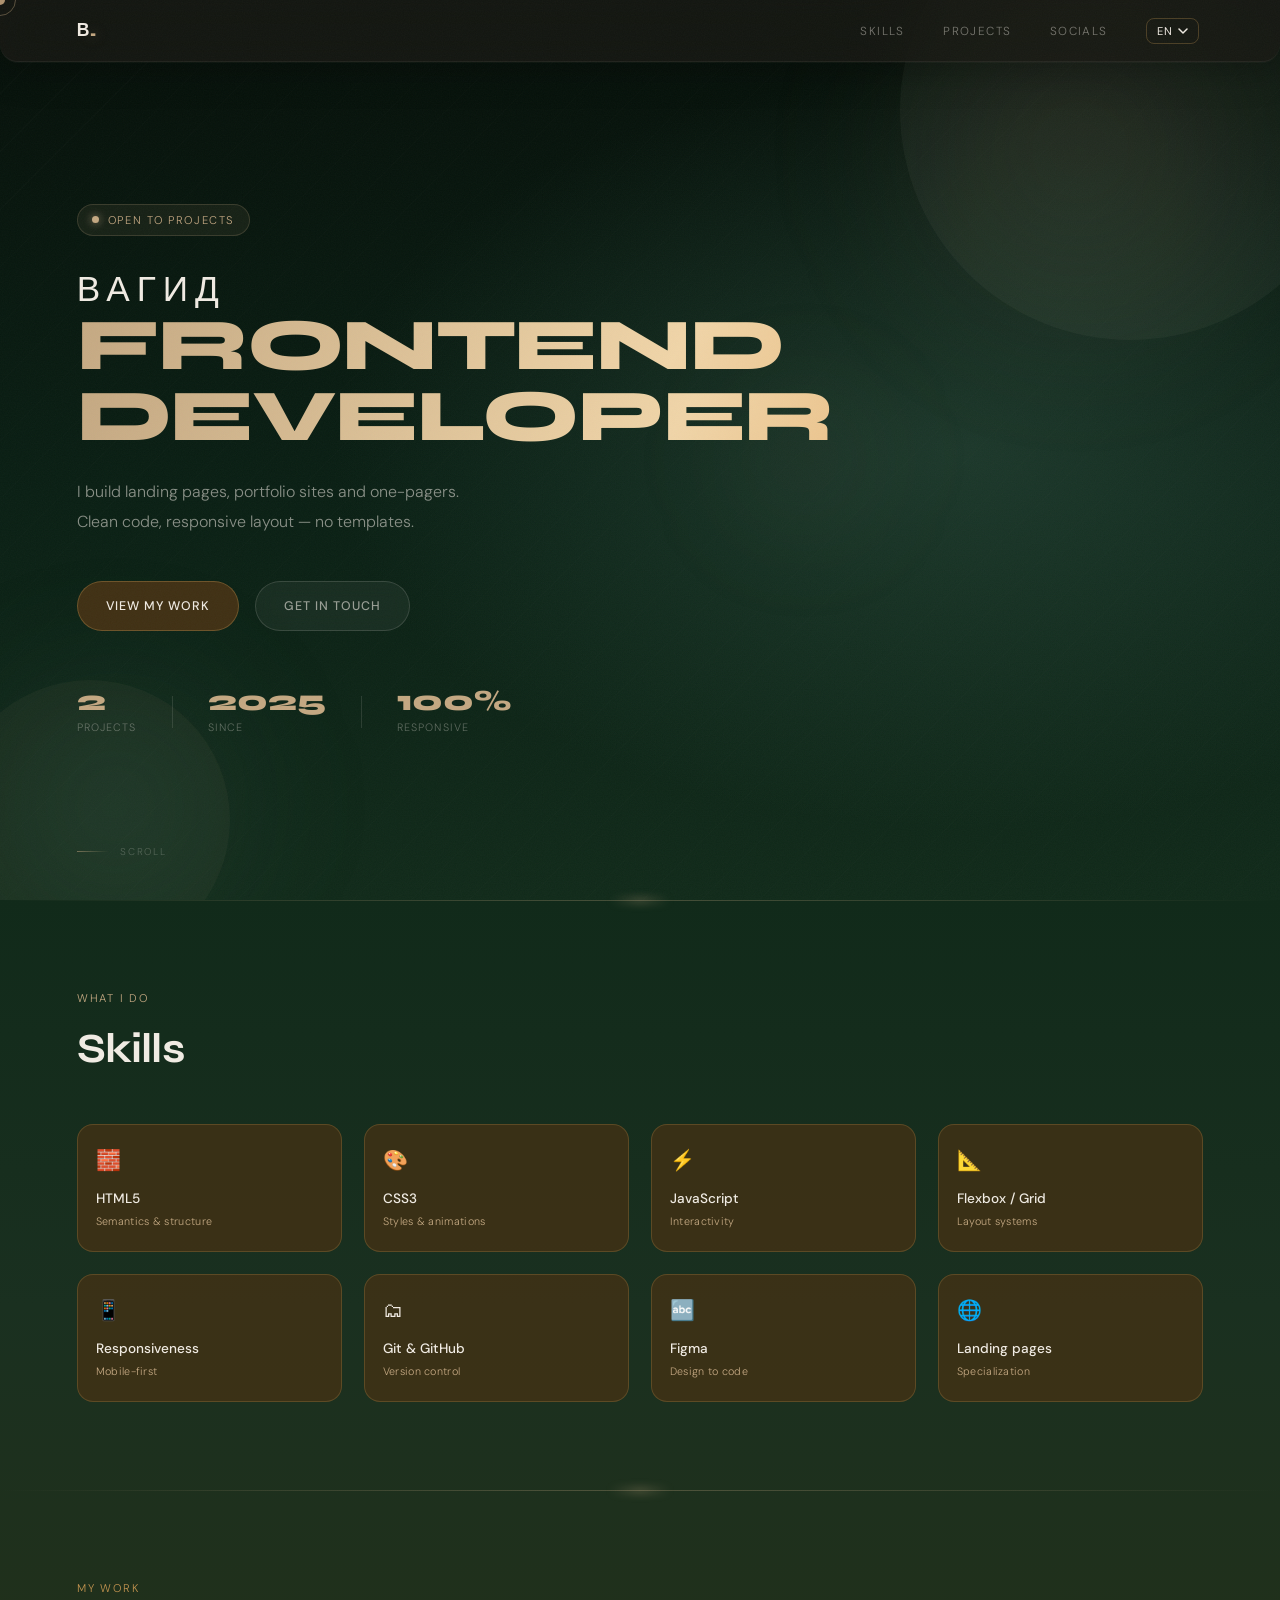
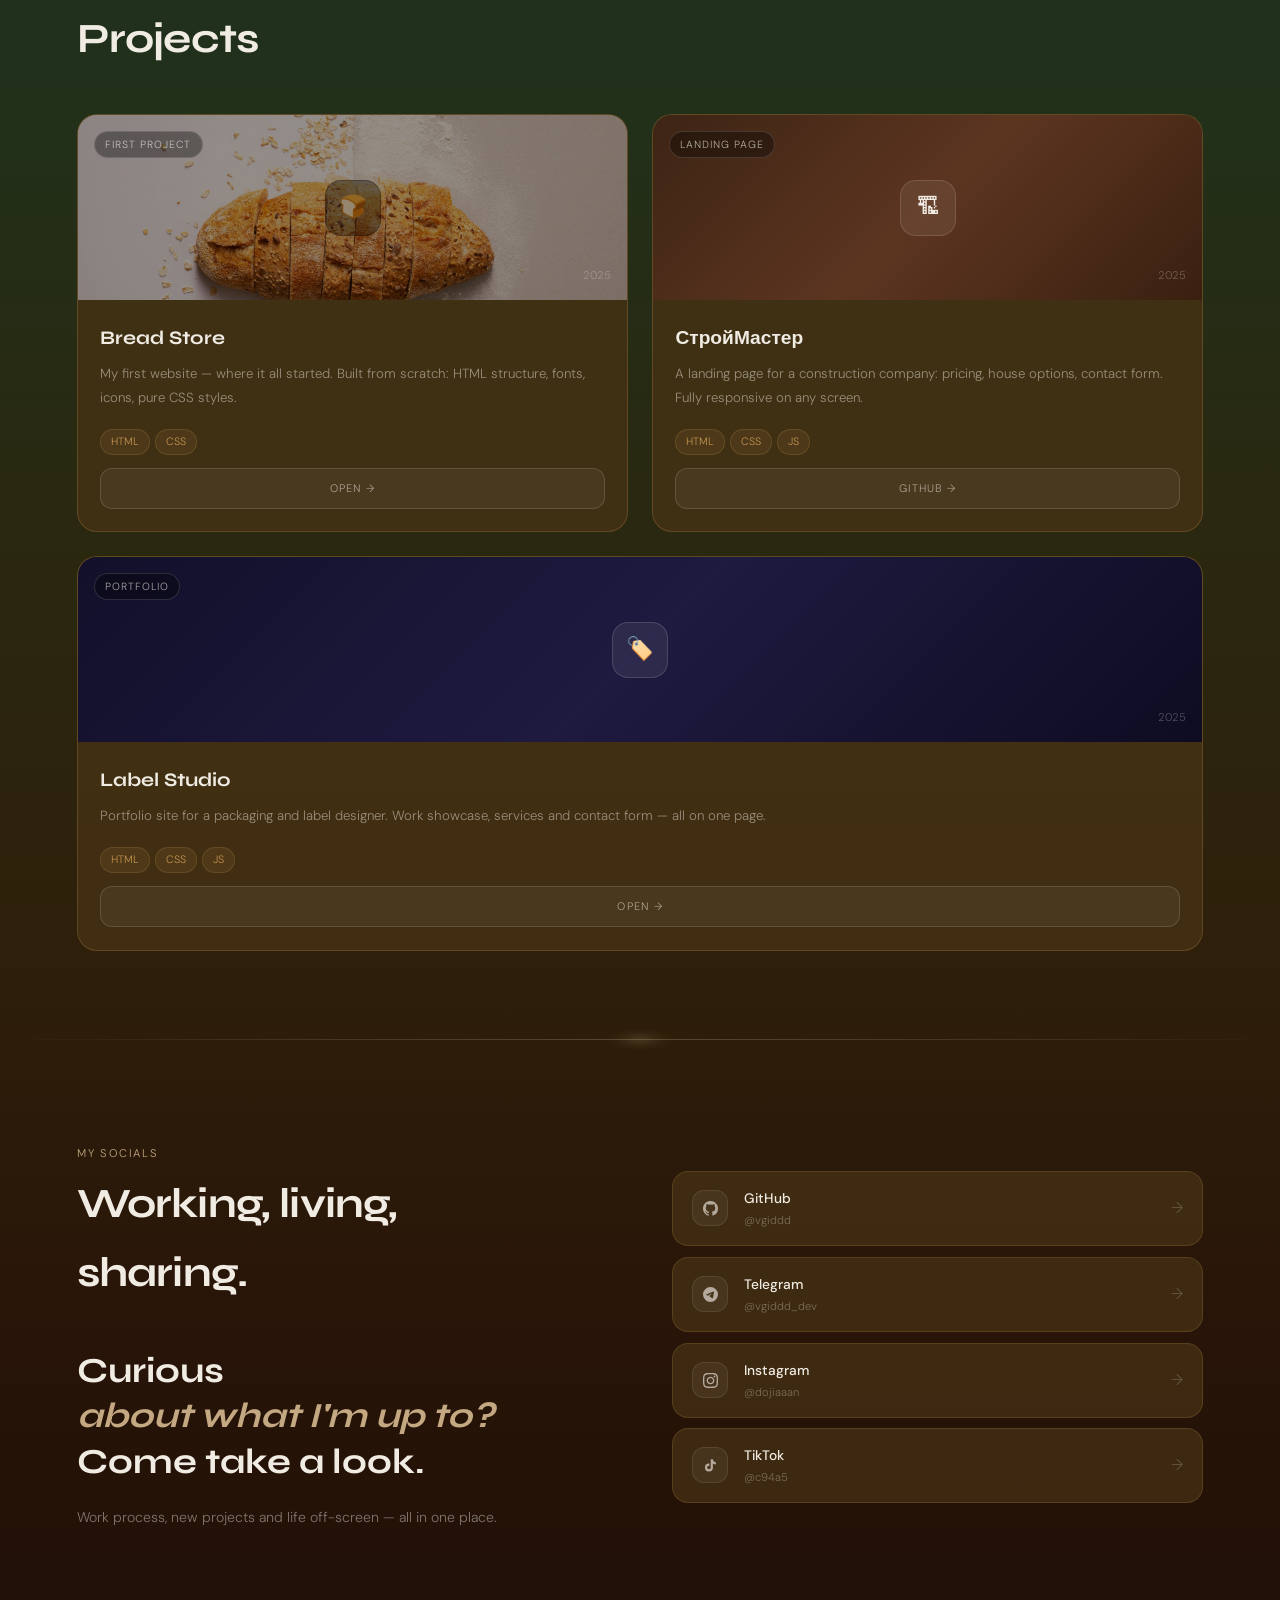
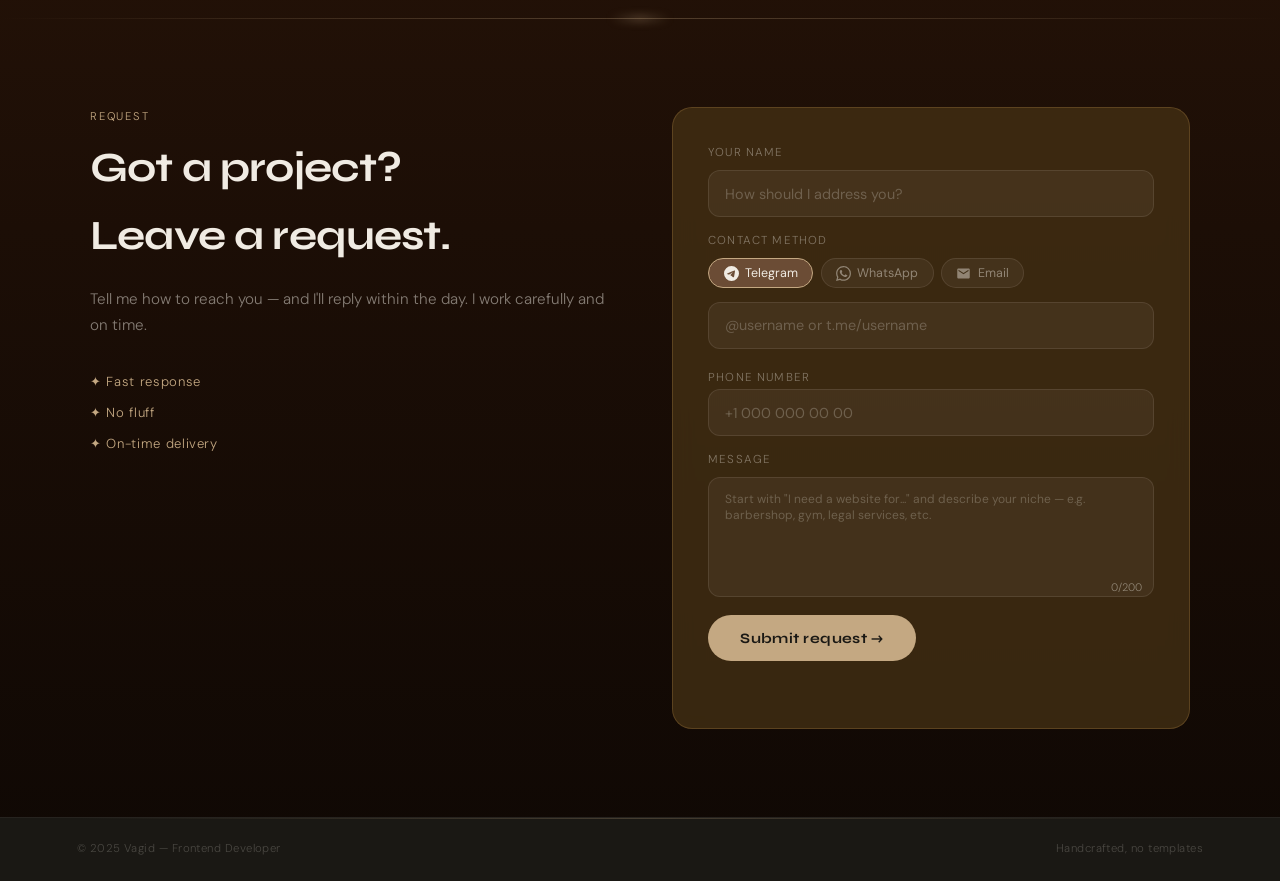
==== commit 9387dcfc: "feat: add favicon (SVG, PNG, ICO) for browser tab and search engines Co-Authored-By: Claude Sonnet 4" ====
--- a/index.html
+++ b/index.html
@@ -17,9 +17,10 @@
   <meta property="og:locale" content="ru_RU">
   <link rel="preconnect" href="https://fonts.googleapis.com">
   <link href="https://fonts.googleapis.com/css2?family=Syne:wght@400;700;800&family=DM+Sans:wght@300;400;500&display=swap" rel="stylesheet">
+  <link rel="icon" type="image/x-icon" href="favicon.ico">
   <link rel="icon" type="image/svg+xml" href="favicon.svg">
   <link rel="icon" type="image/png" sizes="32x32" href="favicon.png">
-  <link rel="shortcut icon" href="favicon.png">
+  <link rel="shortcut icon" href="favicon.ico">
   <link rel="stylesheet" href="assets/css/style.css">
 </head>
 <body>
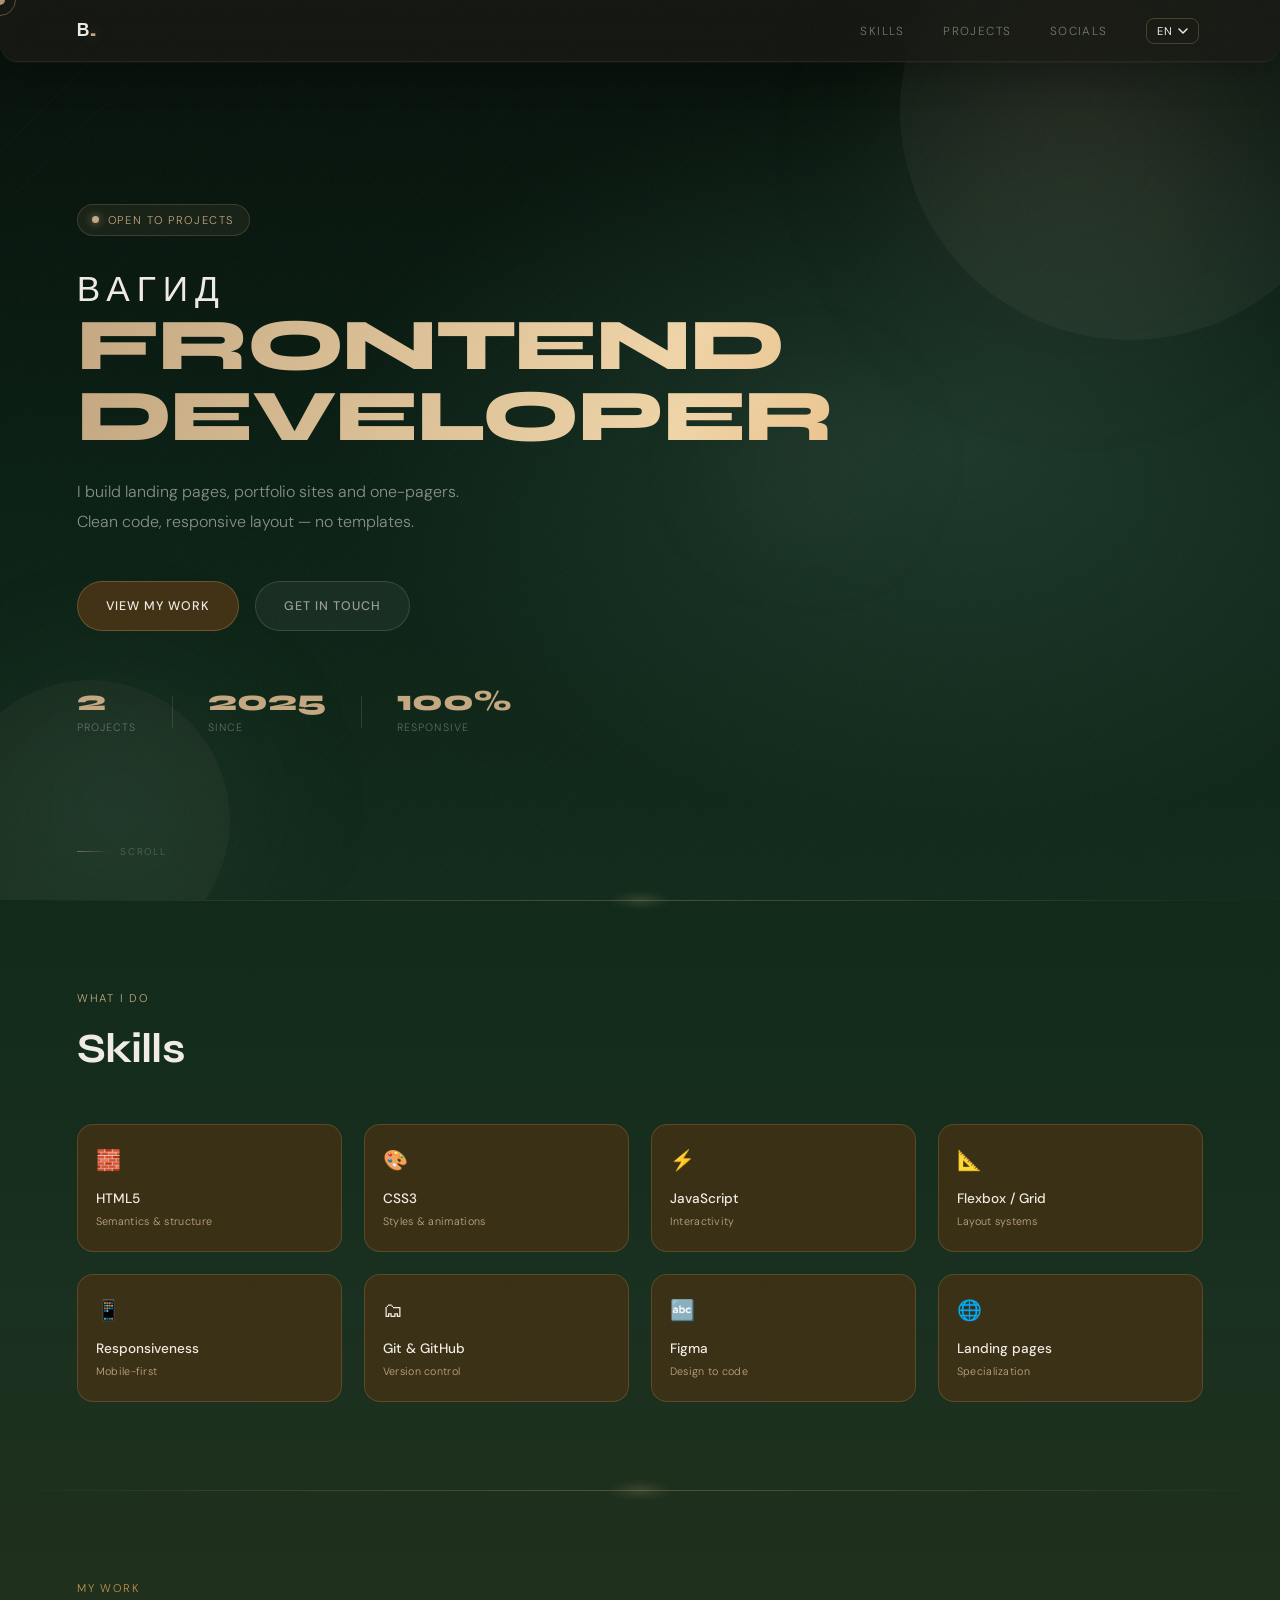
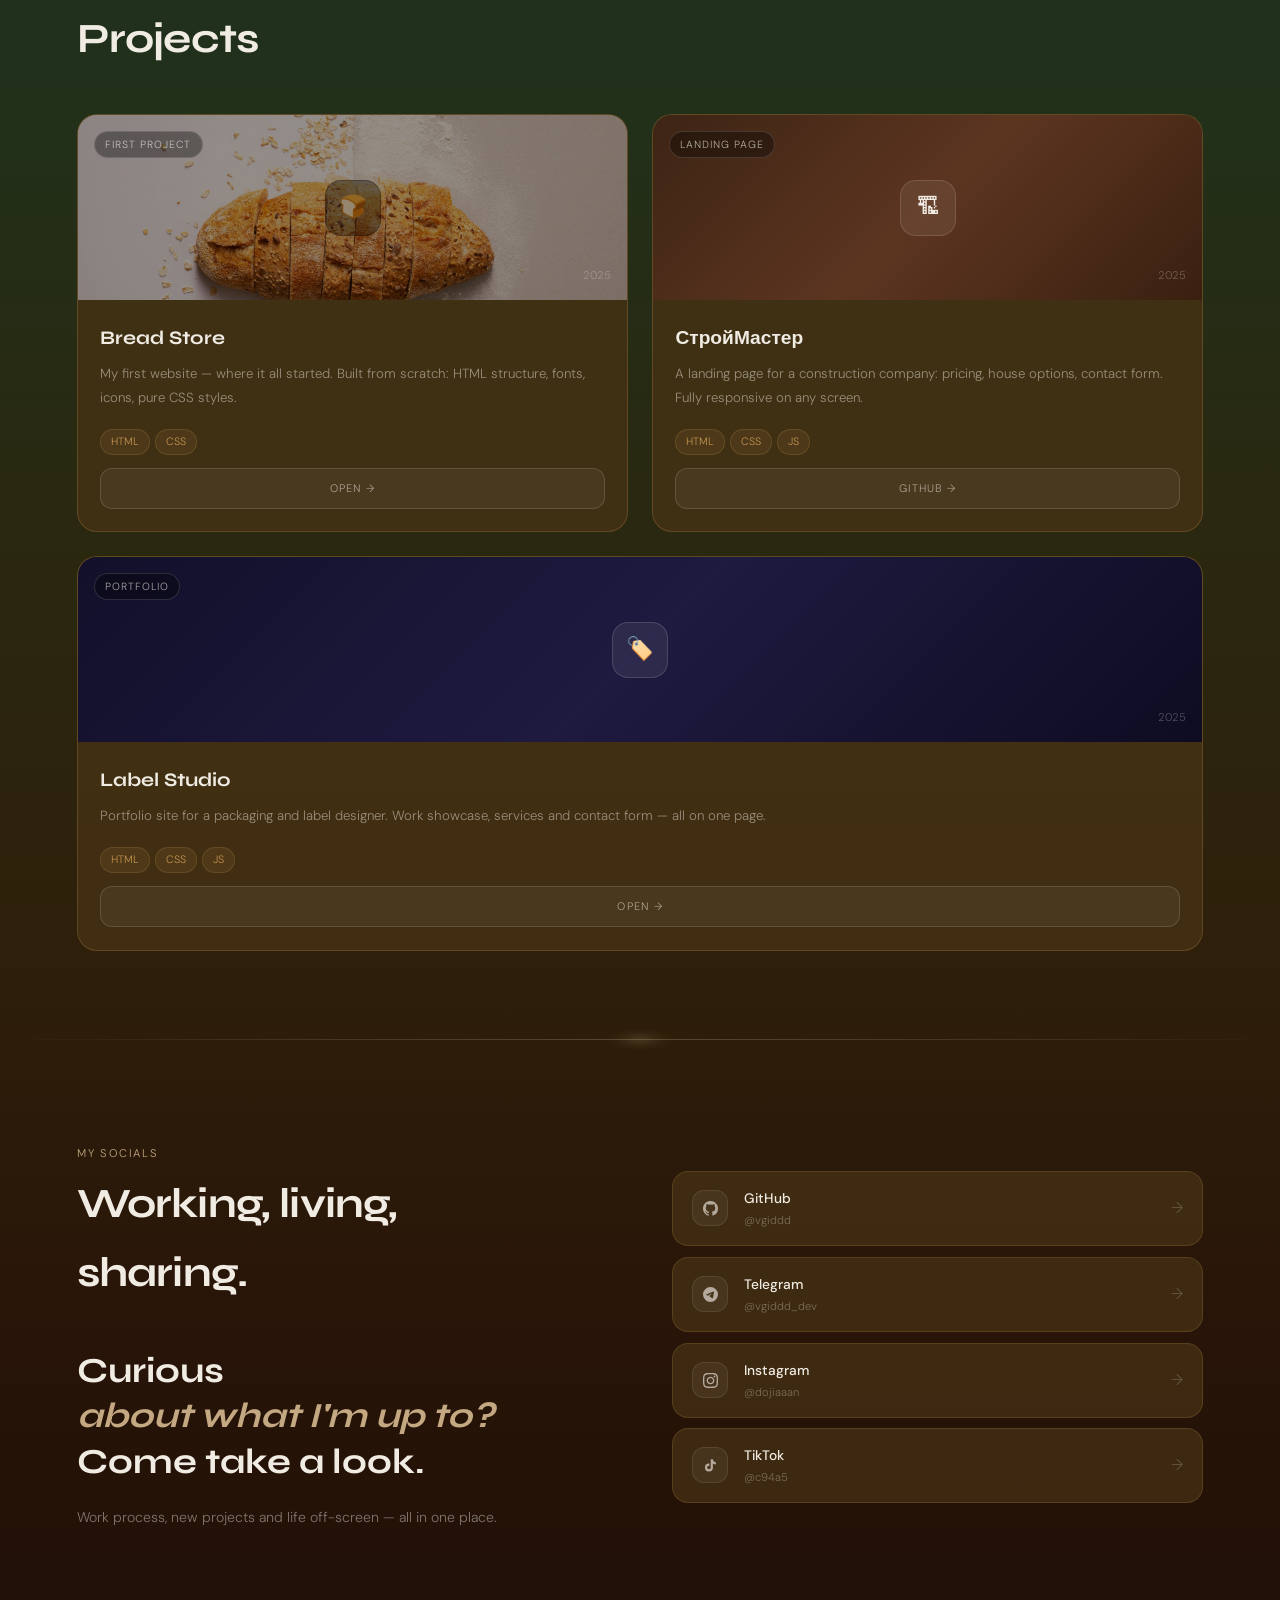
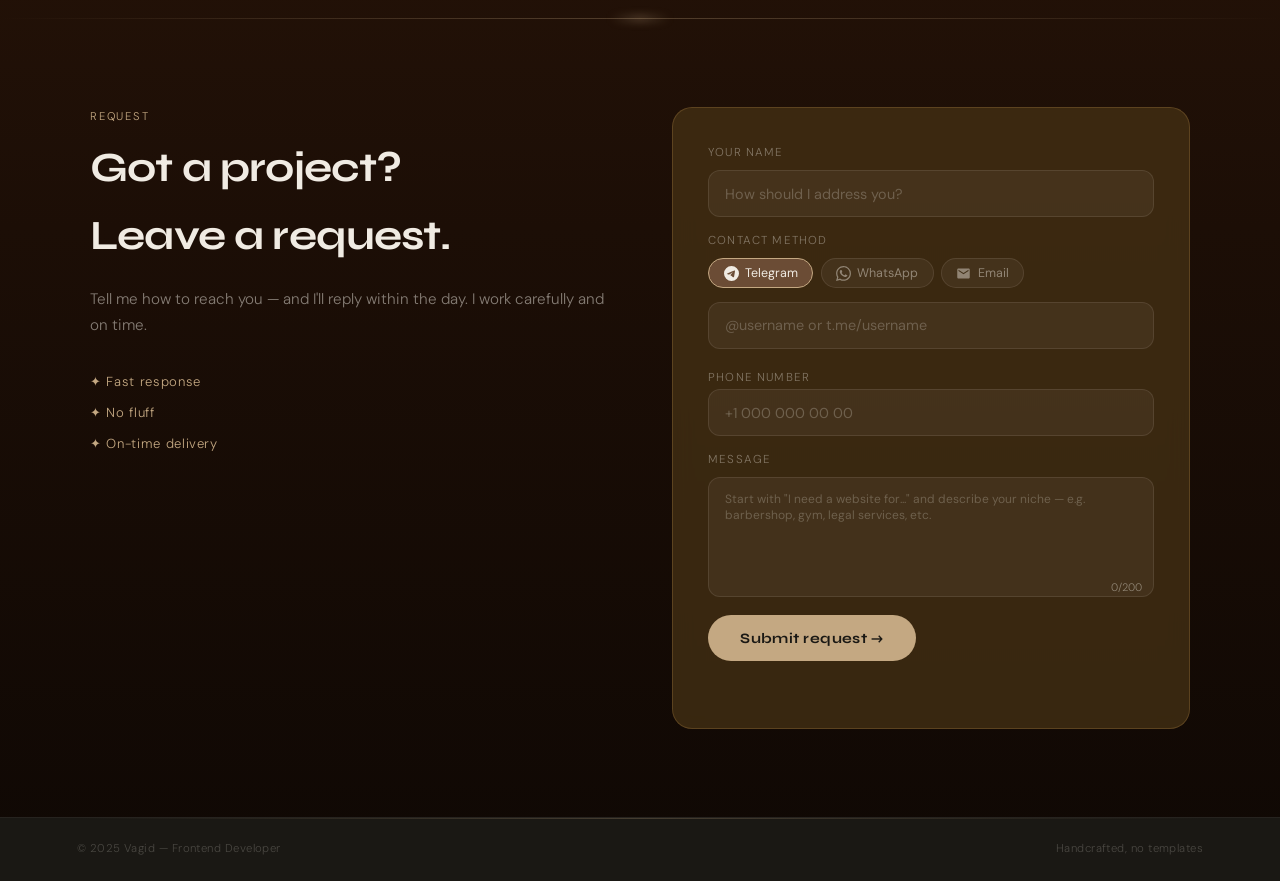
==== commit 83bd372c: "fix: rebuild favicons with proper format, add cache busting and apple-touch-icon Co-Authored-By: Cla" ====
--- a/index.html
+++ b/index.html
@@ -17,10 +17,11 @@
   <meta property="og:locale" content="ru_RU">
   <link rel="preconnect" href="https://fonts.googleapis.com">
   <link href="https://fonts.googleapis.com/css2?family=Syne:wght@400;700;800&family=DM+Sans:wght@300;400;500&display=swap" rel="stylesheet">
-  <link rel="icon" type="image/x-icon" href="favicon.ico">
-  <link rel="icon" type="image/svg+xml" href="favicon.svg">
-  <link rel="icon" type="image/png" sizes="32x32" href="favicon.png">
-  <link rel="shortcut icon" href="favicon.ico">
+  <link rel="icon" type="image/x-icon" href="favicon.ico?v=2">
+  <link rel="icon" type="image/svg+xml" href="favicon.svg?v=2">
+  <link rel="icon" type="image/png" sizes="32x32" href="favicon.png?v=2">
+  <link rel="shortcut icon" href="favicon.ico?v=2">
+  <link rel="apple-touch-icon" sizes="64x64" href="favicon.png?v=2">
   <link rel="stylesheet" href="assets/css/style.css">
 </head>
 <body>
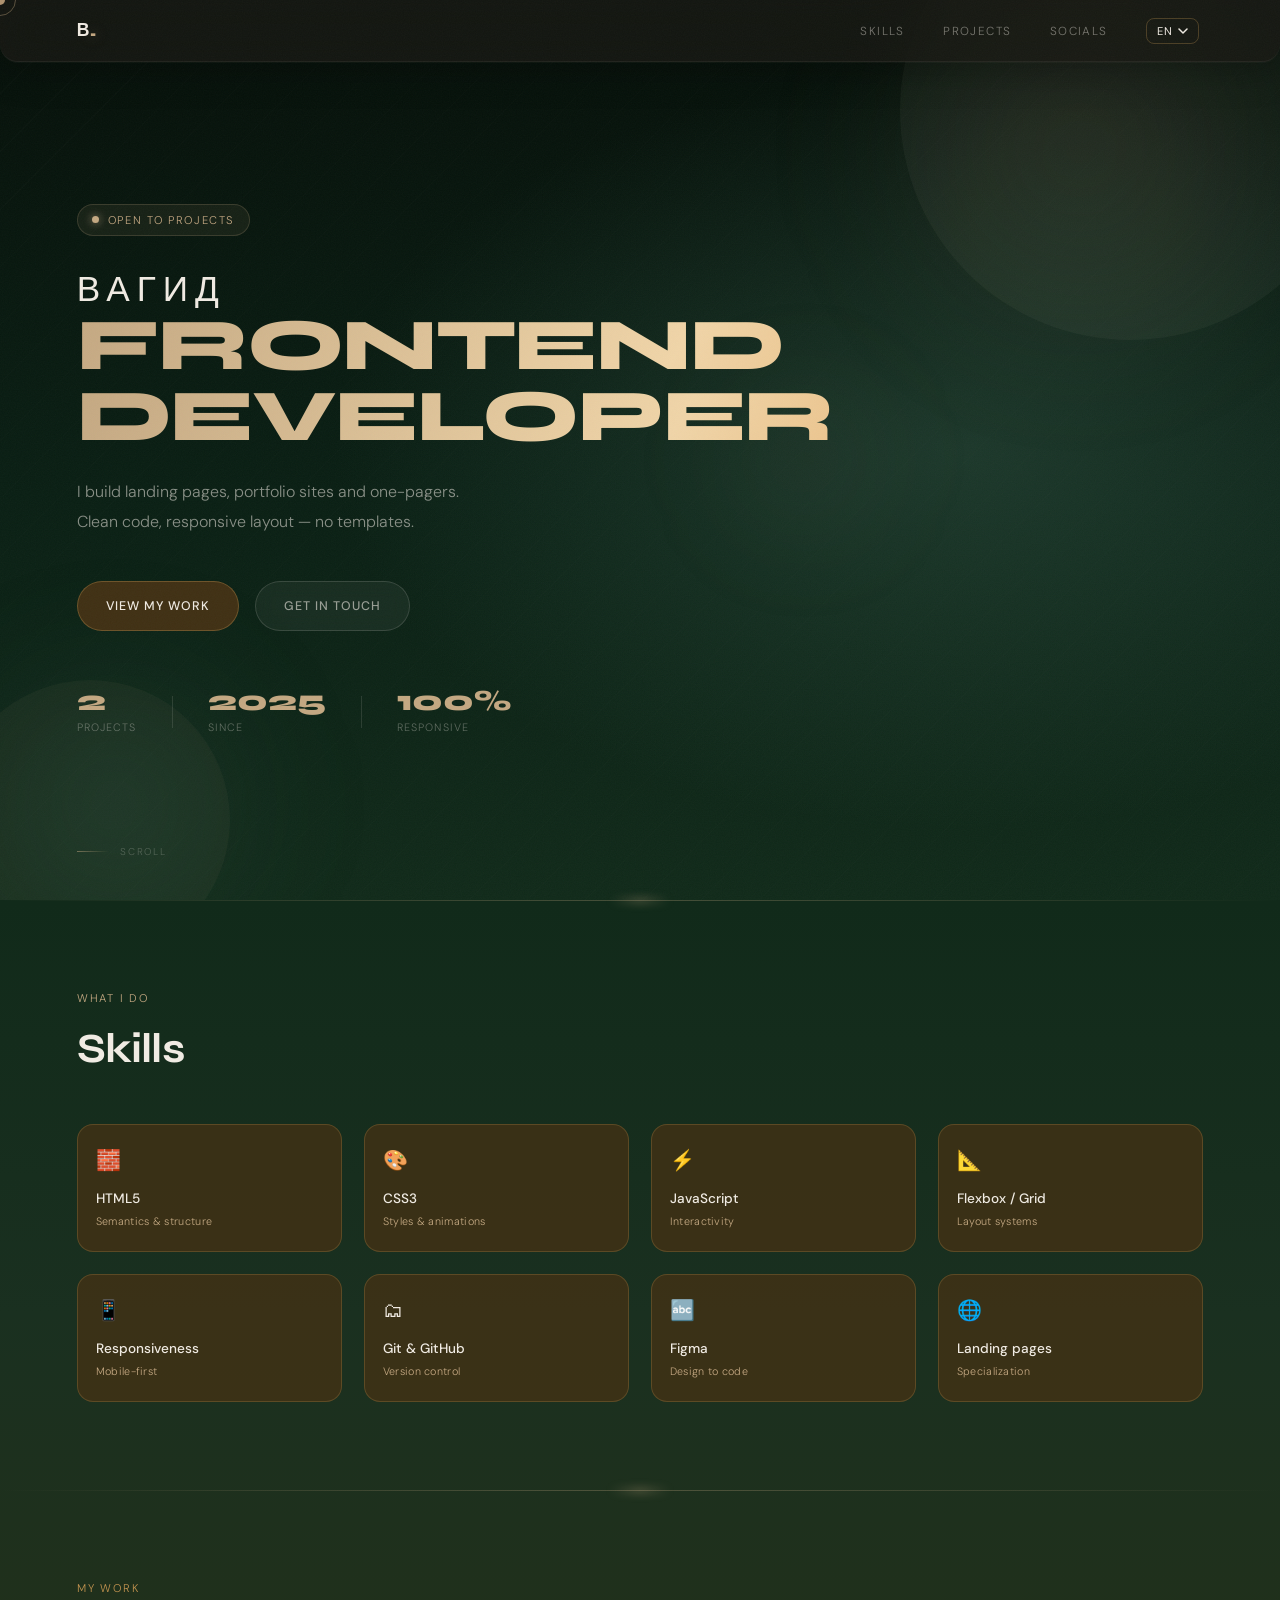
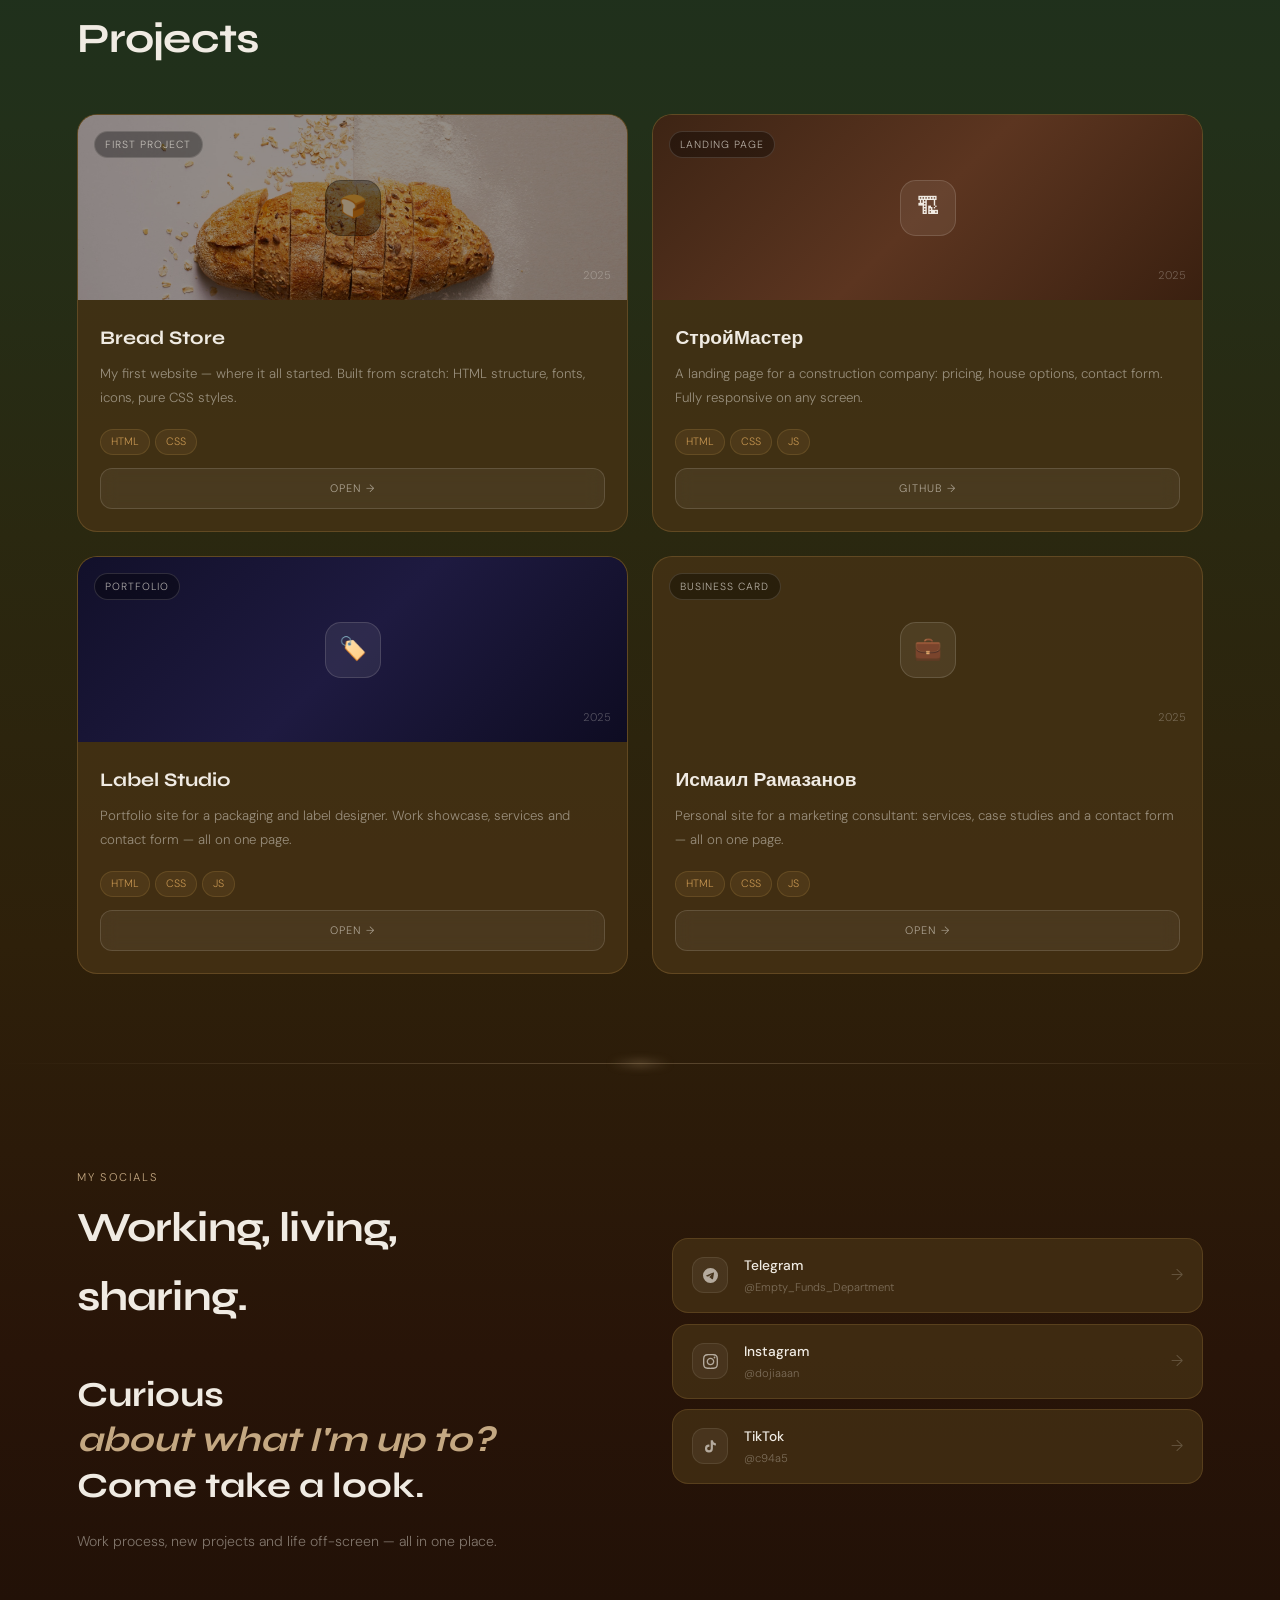
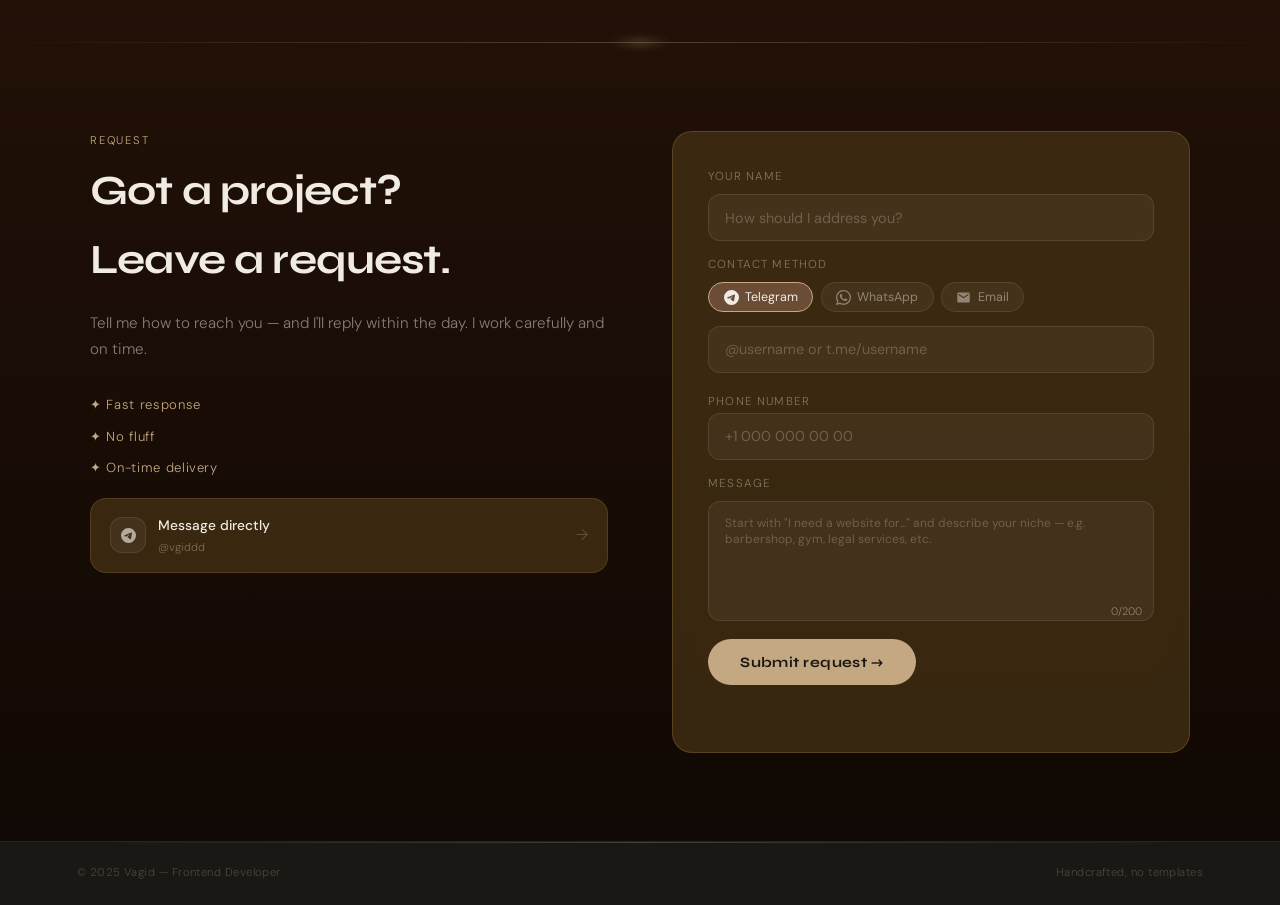
==== commit c408652c: "Update TG links, remove GitHub from socials, add direct TG to form" ====
--- a/index.html
+++ b/index.html
@@ -17,11 +17,11 @@
   <meta property="og:locale" content="ru_RU">
   <link rel="preconnect" href="https://fonts.googleapis.com">
   <link href="https://fonts.googleapis.com/css2?family=Syne:wght@400;700;800&family=DM+Sans:wght@300;400;500&display=swap" rel="stylesheet">
-  <link rel="icon" type="image/x-icon" href="favicon.ico?v=2">
-  <link rel="icon" type="image/svg+xml" href="favicon.svg?v=2">
-  <link rel="icon" type="image/png" sizes="32x32" href="favicon.png?v=2">
-  <link rel="shortcut icon" href="favicon.ico?v=2">
-  <link rel="apple-touch-icon" sizes="64x64" href="favicon.png?v=2">
+  <link rel="icon" type="image/x-icon" href="favicon.ico">
+  <link rel="icon" type="image/svg+xml" href="favicon.svg?v=3">
+  <link rel="icon" type="image/png" sizes="32x32" href="favicon.png?v=3">
+  <link rel="shortcut icon" href="favicon.ico">
+  <link rel="apple-touch-icon" sizes="64x64" href="favicon.png?v=3">
   <link rel="stylesheet" href="assets/css/style.css">
 </head>
 <body>
@@ -246,6 +246,27 @@
         </div>
       </div>
 
+      <div class="pcard rv">
+        <div class="phead phead--slate">
+          <div class="phead-lines"></div>
+          <span class="plabel" data-i18n="proj.card4.label">Визитка</span>
+          <div class="picon">💼</div>
+          <span class="pyear">2025</span>
+        </div>
+        <div class="pbody">
+          <h3 class="ptitle">Исмаил Рамазанов</h3>
+          <p class="pdesc" data-i18n="proj.card4.desc">Сайт-визитка для бизнес-консультанта по маркетингу: услуги, кейсы и форма обратной связи на одной странице.</p>
+          <div class="pfoot">
+            <div class="techs">
+              <span class="tech">HTML</span>
+              <span class="tech">CSS</span>
+              <span class="tech">JS</span>
+            </div>
+            <a href="https://vgiddd.github.io/ismail-site/" target="_blank" class="plink" data-i18n="proj.link.open">Открыть →</a>
+          </div>
+        </div>
+      </div>
+
     </div>
   </section>
 
@@ -261,22 +282,13 @@
         <p class="cnote" data-i18n="soc.note">Рабочий процесс, новые проекты и жизнь вне экрана — всё в одном месте.</p>
       </div>
       <div class="soc-list rv">
-        <a href="https://github.com/vgiddd" target="_blank" class="soc">
-          <div class="sico">
-            <svg width="15" height="15" viewBox="0 0 24 24" fill="rgba(240,235,227,0.65)">
-              <path d="M12 0C5.37 0 0 5.37 0 12c0 5.31 3.435 9.795 8.205 11.385.6.105.825-.255.825-.57 0-.285-.015-1.23-.015-2.235-3.015.555-3.795-.735-4.035-1.41-.135-.345-.72-1.41-1.23-1.695-.42-.225-1.02-.78-.015-.795.945-.015 1.62.87 1.845 1.23 1.08 1.815 2.805 1.305 3.495.99.105-.78.42-1.305.765-1.605-2.67-.3-5.46-1.335-5.46-5.925 0-1.305.465-2.385 1.23-3.225-.12-.3-.54-1.53.12-3.18 0 0 1.005-.315 3.3 1.23.96-.27 1.98-.405 3-.405s2.04.135 3 .405c2.295-1.56 3.3-1.23 3.3-1.23.66 1.65.24 2.88.12 3.18.765.84 1.23 1.905 1.23 3.225 0 4.605-2.805 5.625-5.475 5.925.435.375.81 1.095.81 2.22 0 1.605-.015 2.895-.015 3.3 0 .315.225.69.825.57A12.02 12.02 0 0024 12c0-6.63-5.37-12-12-12z"/>
-            </svg>
-          </div>
-          <div><div class="sname">GitHub</div><div class="shandle">@vgiddd</div></div>
-          <span class="sarr">→</span>
-        </a>
-        <a href="https://t.me/vgiddd_dev" target="_blank" class="soc">
+        <a href="https://t.me/Empty_Funds_Department" target="_blank" class="soc">
           <div class="sico">
             <svg width="15" height="15" viewBox="0 0 24 24" fill="rgba(240,235,227,0.65)">
               <path d="M11.944 0A12 12 0 0 0 0 12a12 12 0 0 0 12 12 12 12 0 0 0 12-12A12 12 0 0 0 12 0a12 12 0 0 0-.056 0zm4.962 7.224c.1-.002.321.023.465.14a.506.506 0 0 1 .171.325c.016.093.036.306.02.472-.18 1.898-.96 6.504-1.356 8.627-.168.9-.499 1.201-.82 1.23-.696.065-1.225-.46-1.9-.902-1.056-.693-1.653-1.124-2.678-1.8-1.185-.78-.417-1.21.258-1.91.177-.184 3.247-2.977 3.307-3.23.007-.032.014-.15-.056-.212s-.174-.041-.249-.024c-.106.024-1.793 1.14-5.061 3.345-.48.33-.913.49-1.302.48-.428-.008-1.252-.241-1.865-.44-.752-.245-1.349-.374-1.297-.789.027-.216.325-.437.893-.663 3.498-1.524 5.83-2.529 6.998-3.014 3.332-1.386 4.025-1.627 4.476-1.635z"/>
             </svg>
           </div>
-          <div><div class="sname">Telegram</div><div class="shandle">@vgiddd_dev</div></div>
+          <div><div class="sname">Telegram</div><div class="shandle">@Empty_Funds_Department</div></div>
           <span class="sarr">→</span>
         </a>
         <a href="https://www.instagram.com/dojiaaan" target="_blank" class="soc">
@@ -315,6 +327,15 @@
           <div class="form-perk" data-i18n="form.perk2">✦ Без лишних слов</div>
           <div class="form-perk" data-i18n="form.perk3">✦ Результат в срок</div>
         </div>
+        <a href="https://t.me/vgiddd" target="_blank" class="soc" style="margin-top:1.2rem;display:flex;align-items:center;gap:0.75rem;text-decoration:none;">
+          <div class="sico">
+            <svg width="15" height="15" viewBox="0 0 24 24" fill="rgba(240,235,227,0.65)">
+              <path d="M11.944 0A12 12 0 0 0 0 12a12 12 0 0 0 12 12 12 12 0 0 0 12-12A12 12 0 0 0 12 0a12 12 0 0 0-.056 0zm4.962 7.224c.1-.002.321.023.465.14a.506.506 0 0 1 .171.325c.016.093.036.306.02.472-.18 1.898-.962 6.502-1.36 8.627-.168.9-.499 1.201-.82 1.23-.696.065-1.225-.46-1.9-.902-1.056-.693-1.653-1.124-2.678-1.8-1.185-.78-.417-1.21.258-1.91.177-.184 3.247-2.977 3.307-3.23.007-.032.014-.15-.056-.212s-.174-.041-.249-.024c-.106.024-1.793 1.14-5.061 3.345-.48.33-.913.49-1.302.48-.428-.008-1.252-.241-1.865-.44-.752-.245-1.349-.374-1.297-.789.027-.216.325-.437.893-.663 3.498-1.524 5.83-2.529 6.998-3.014 3.332-1.386 4.025-1.627 4.476-1.635z"/>
+            </svg>
+          </div>
+          <div><div class="sname" data-i18n="form.tg.direct">Написать напрямую</div><div class="shandle">@vgiddd</div></div>
+          <span class="sarr">→</span>
+        </a>
       </div>
       <div class="form-card">
         <form class="order-form" id="orderForm">
--- a/assets/css/style.css
+++ b/assets/css/style.css
@@ -452,6 +452,7 @@
   border-radius: 20px; overflow: hidden;
   transition: transform .4s cubic-bezier(0.34,1.56,0.64,1), border-color .3s, box-shadow .4s;
   will-change: transform;
+  display: flex; flex-direction: column;
 }
 @media (hover: hover) {
   .pcard:hover {
@@ -481,9 +482,9 @@
 @media (hover: hover) { .pcard:hover .picon { transform: scale(1.18) translateY(-3px); box-shadow: 0 8px 20px rgba(0,0,0,0.3); } }
 .plabel { position: absolute; top: 1rem; left: 1rem; background: rgba(0,0,0,0.35); border: 1px solid rgba(240,235,227,0.15); color: rgba(240,235,227,0.7); font-size: clamp(0.58rem,1.2vw,0.65rem); letter-spacing: 0.1em; text-transform: uppercase; padding: 4px 10px; border-radius: 100px; z-index: 2; }
 .pyear { position: absolute; bottom: 1rem; right: 1rem; color: rgba(240,235,227,0.3); font-size: clamp(0.62rem,1.2vw,0.7rem); z-index: 2; }
-.pbody { padding: clamp(1rem,2.5vw,1.4rem); }
+.pbody { padding: clamp(1rem,2.5vw,1.4rem); display: flex; flex-direction: column; flex: 1; }
 .ptitle { font-family: var(--serif); font-size: clamp(1rem,2.5vw,1.2rem); font-weight: 700; color: var(--cream); margin-bottom: 0.5rem; }
-.pdesc { font-size: clamp(0.78rem,1.6vw,0.83rem); color: rgba(240,235,227,0.5); line-height: 1.8; margin-bottom: 1.2rem; }
+.pdesc { font-size: clamp(0.78rem,1.6vw,0.83rem); color: rgba(240,235,227,0.5); line-height: 1.8; margin-bottom: 1.2rem; flex: 1; }
 .pfoot { display: flex; flex-direction: column; gap: 0.85rem; }
 .techs { display: flex; gap: 5px; flex-wrap: wrap; }
 .tech { font-size: clamp(0.6rem,1.2vw,0.67rem); background: rgba(196,148,80,0.1); border: 1px solid rgba(196,148,80,0.2); color: var(--bluel); padding: 3px 10px; border-radius: 100px; }
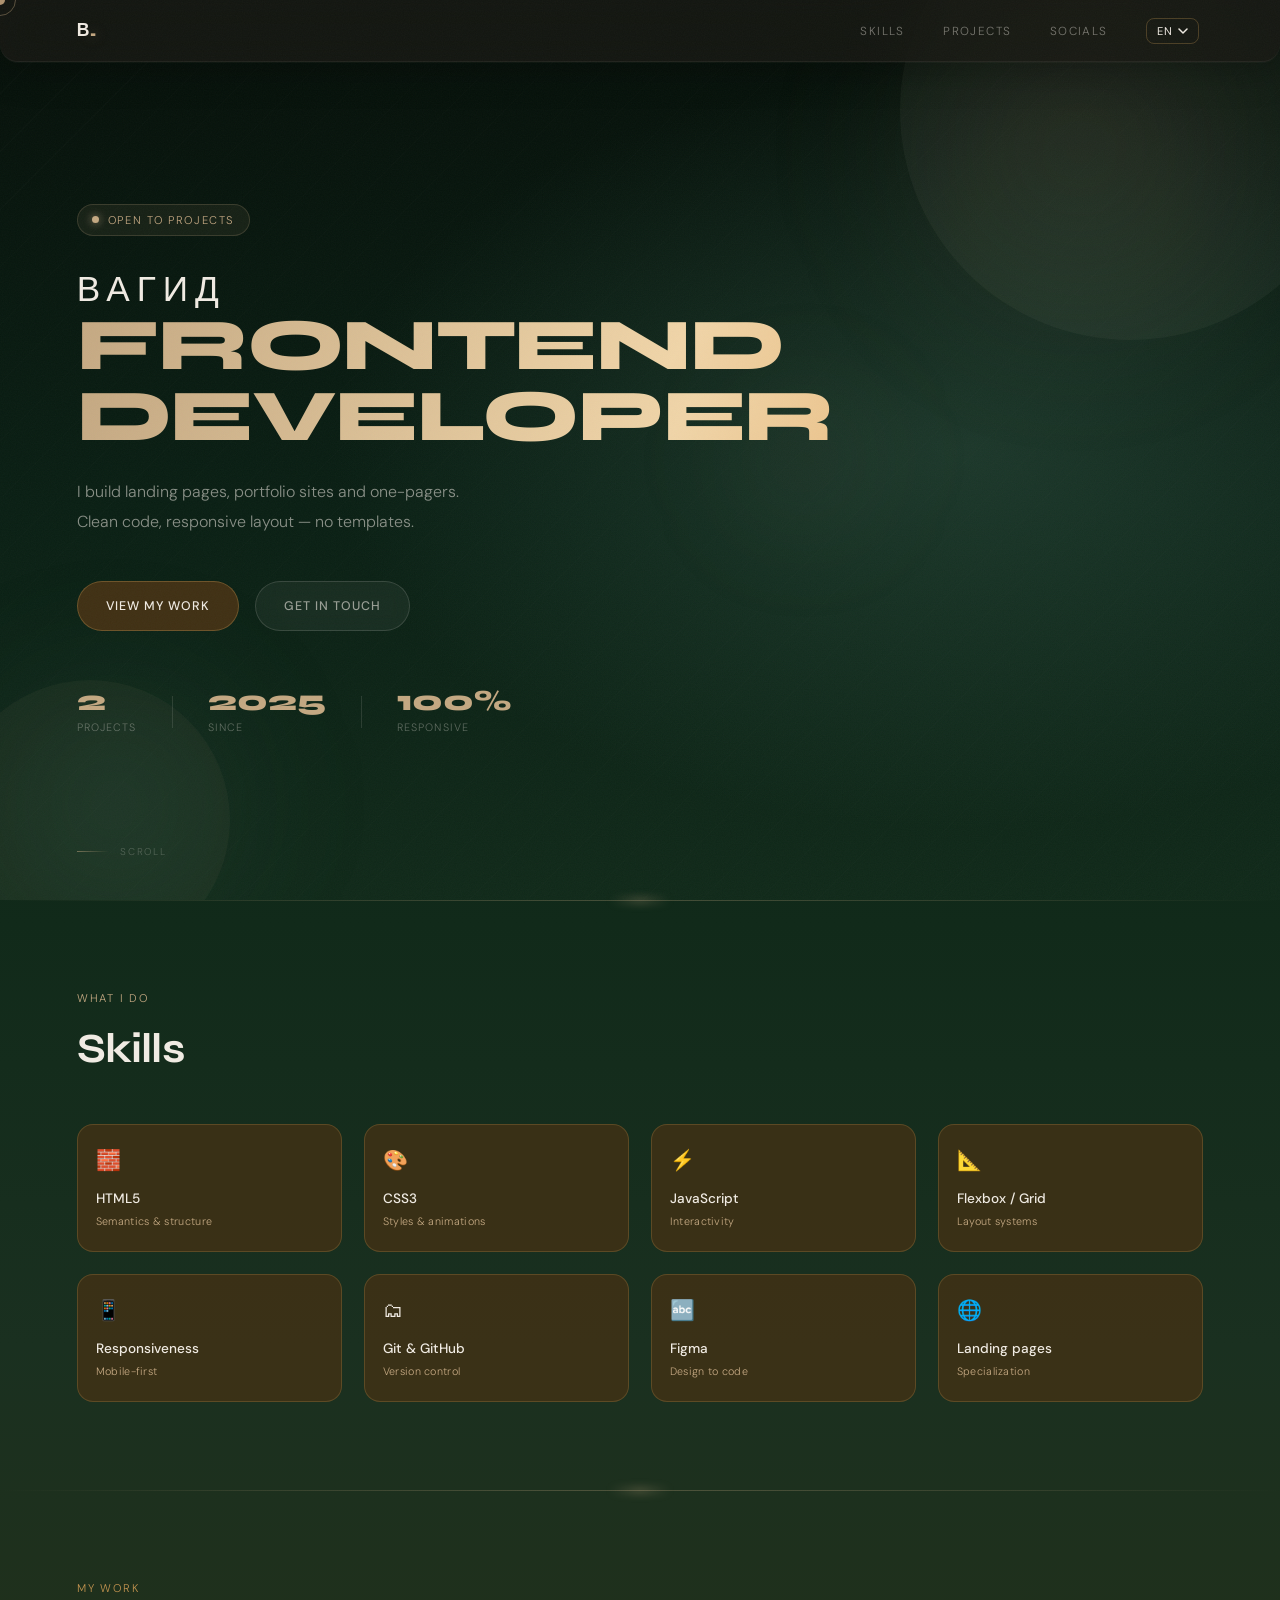
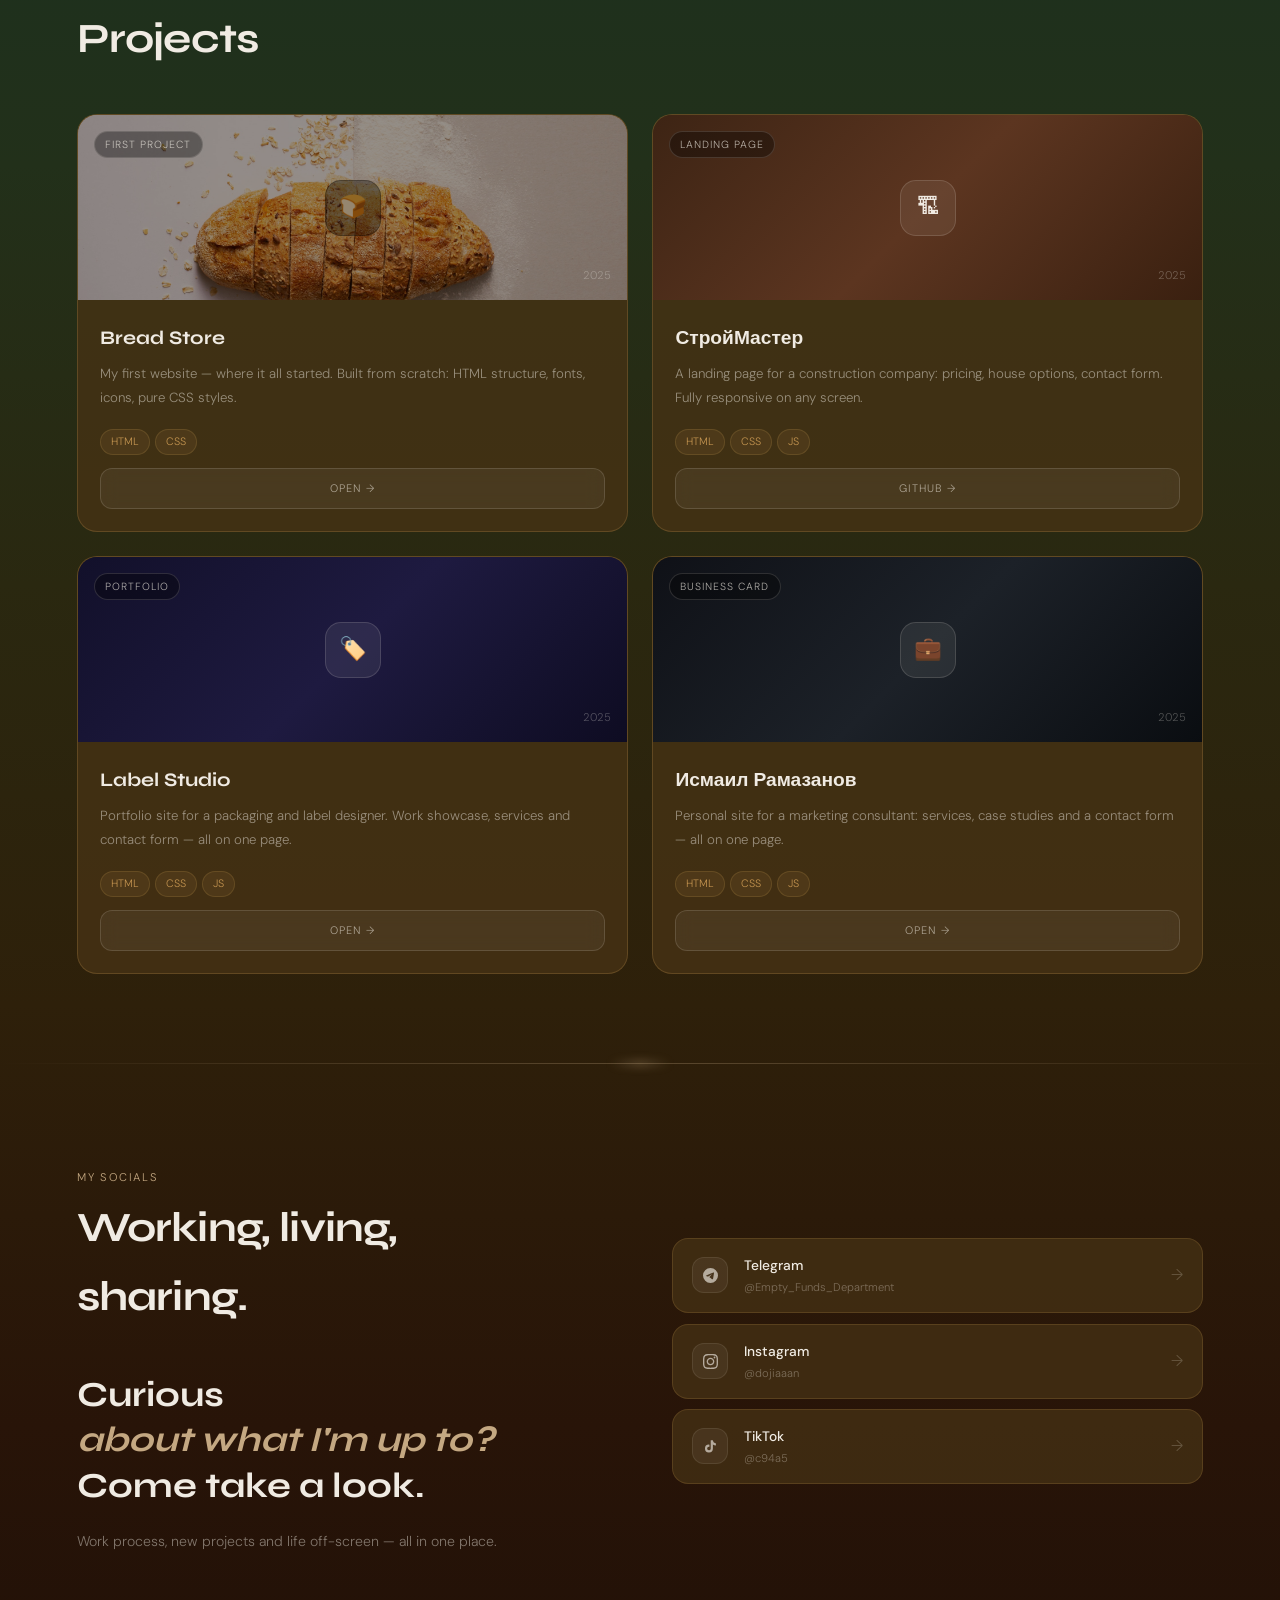
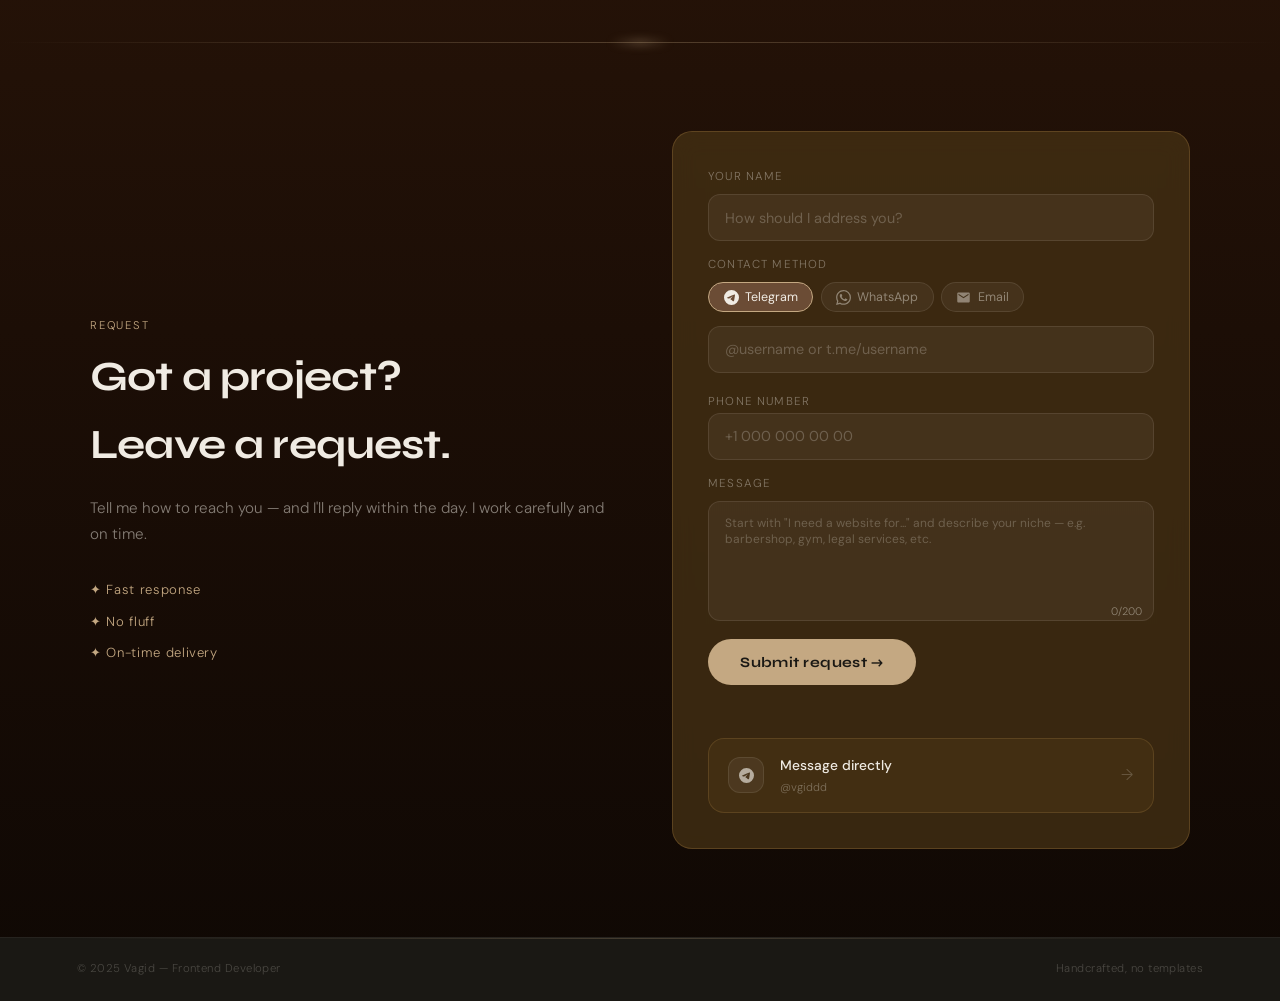
==== commit 91ff5591: "Redesign form section: TG button under form, center left content" ====
--- a/index.html
+++ b/index.html
@@ -327,15 +327,6 @@
           <div class="form-perk" data-i18n="form.perk2">✦ Без лишних слов</div>
           <div class="form-perk" data-i18n="form.perk3">✦ Результат в срок</div>
         </div>
-        <a href="https://t.me/vgiddd" target="_blank" class="soc" style="margin-top:1.2rem;display:flex;align-items:center;gap:0.75rem;text-decoration:none;">
-          <div class="sico">
-            <svg width="15" height="15" viewBox="0 0 24 24" fill="rgba(240,235,227,0.65)">
-              <path d="M11.944 0A12 12 0 0 0 0 12a12 12 0 0 0 12 12 12 12 0 0 0 12-12A12 12 0 0 0 12 0a12 12 0 0 0-.056 0zm4.962 7.224c.1-.002.321.023.465.14a.506.506 0 0 1 .171.325c.016.093.036.306.02.472-.18 1.898-.962 6.502-1.36 8.627-.168.9-.499 1.201-.82 1.23-.696.065-1.225-.46-1.9-.902-1.056-.693-1.653-1.124-2.678-1.8-1.185-.78-.417-1.21.258-1.91.177-.184 3.247-2.977 3.307-3.23.007-.032.014-.15-.056-.212s-.174-.041-.249-.024c-.106.024-1.793 1.14-5.061 3.345-.48.33-.913.49-1.302.48-.428-.008-1.252-.241-1.865-.44-.752-.245-1.349-.374-1.297-.789.027-.216.325-.437.893-.663 3.498-1.524 5.83-2.529 6.998-3.014 3.332-1.386 4.025-1.627 4.476-1.635z"/>
-            </svg>
-          </div>
-          <div><div class="sname" data-i18n="form.tg.direct">Написать напрямую</div><div class="shandle">@vgiddd</div></div>
-          <span class="sarr">→</span>
-        </a>
       </div>
       <div class="form-card">
         <form class="order-form" id="orderForm">
@@ -370,6 +361,15 @@
           </div>
           <button type="submit" class="form-btn" data-i18n="form.submit">Отправить заявку →</button>
           <p class="form-status" id="formStatus"></p>
+          <a href="https://t.me/vgiddd" target="_blank" class="soc" style="margin-top:0.5rem;width:100%;box-sizing:border-box;">
+            <div class="sico">
+              <svg width="15" height="15" viewBox="0 0 24 24" fill="rgba(240,235,227,0.65)">
+                <path d="M11.944 0A12 12 0 0 0 0 12a12 12 0 0 0 12 12 12 12 0 0 0 12-12A12 12 0 0 0 12 0a12 12 0 0 0-.056 0zm4.962 7.224c.1-.002.321.023.465.14a.506.506 0 0 1 .171.325c.016.093.036.306.02.472-.18 1.898-.962 6.502-1.36 8.627-.168.9-.499 1.201-.82 1.23-.696.065-1.225-.46-1.9-.902-1.056-.693-1.653-1.124-2.678-1.8-1.185-.78-.417-1.21.258-1.91.177-.184 3.247-2.977 3.307-3.23.007-.032.014-.15-.056-.212s-.174-.041-.249-.024c-.106.024-1.793 1.14-5.061 3.345-.48.33-.913.49-1.302.48-.428-.008-1.252-.241-1.865-.44-.752-.245-1.349-.374-1.297-.789.027-.216.325-.437.893-.663 3.498-1.524 5.83-2.529 6.998-3.014 3.332-1.386 4.025-1.627 4.476-1.635z"/>
+              </svg>
+            </div>
+            <div><div class="sname" data-i18n="form.tg.direct">Написать напрямую</div><div class="shandle">@vgiddd</div></div>
+            <span class="sarr" style="margin-left:auto;">→</span>
+          </a>
         </form>
       </div>
     </div>
--- a/assets/css/style.css
+++ b/assets/css/style.css
@@ -468,6 +468,7 @@
 .rye-bg { position: absolute; inset: 0; width: 100%; height: 100%; z-index: 0; pointer-events: none; }
 .phead--brown { background: linear-gradient(135deg, #3d2414 0%, #5c3520 50%, #3a2010 100%); }
 .phead--indigo { background: linear-gradient(135deg, #12102a 0%, #1e1a40 50%, #0e0c22 100%); }
+.phead--slate  { background: linear-gradient(135deg, #0f1117 0%, #1c2128 50%, #0a0d11 100%); }
 .phead-lines {
   position: absolute; inset: 0;
 }
@@ -593,10 +594,11 @@
   display: grid;
   grid-template-columns: 1fr 1fr;
   gap: clamp(2rem, 5vw, 4rem);
-  align-items: start;
+  align-items: center;
   max-width: 1100px;
   margin: 0 auto;
 }
+.form-left { display: flex; flex-direction: column; width: 100%; }
 .form-left .sec-ttl { margin-bottom: 1rem; }
 .form-sub {
   color: rgba(240,235,227,0.5);
@@ -725,6 +727,7 @@
   .sh1, .sh2 { display: none; }
   .sk-grid { grid-template-columns: repeat(2, 1fr); }
   .hero-scroll-hint { display: none; }
+  .sk-name { min-height: 2.6em; }
 }
 
 @media (max-width: 640px) {
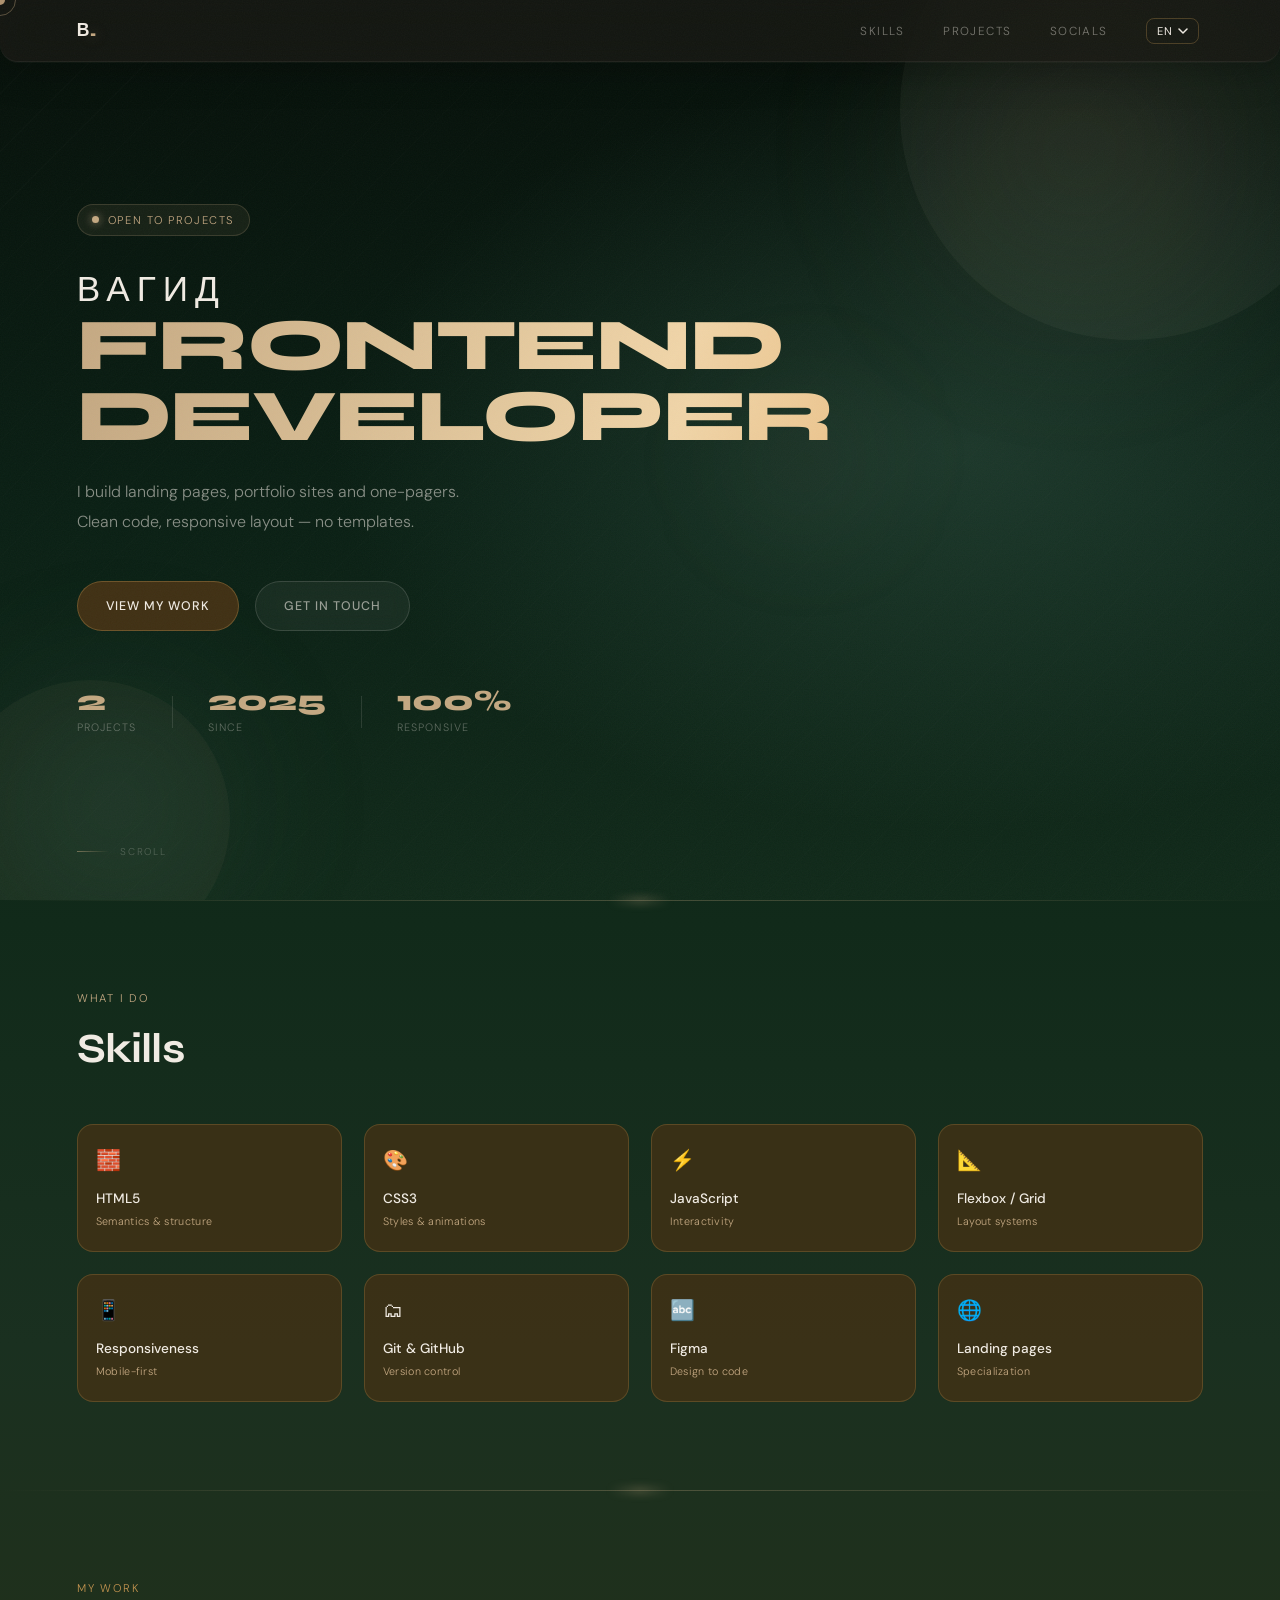
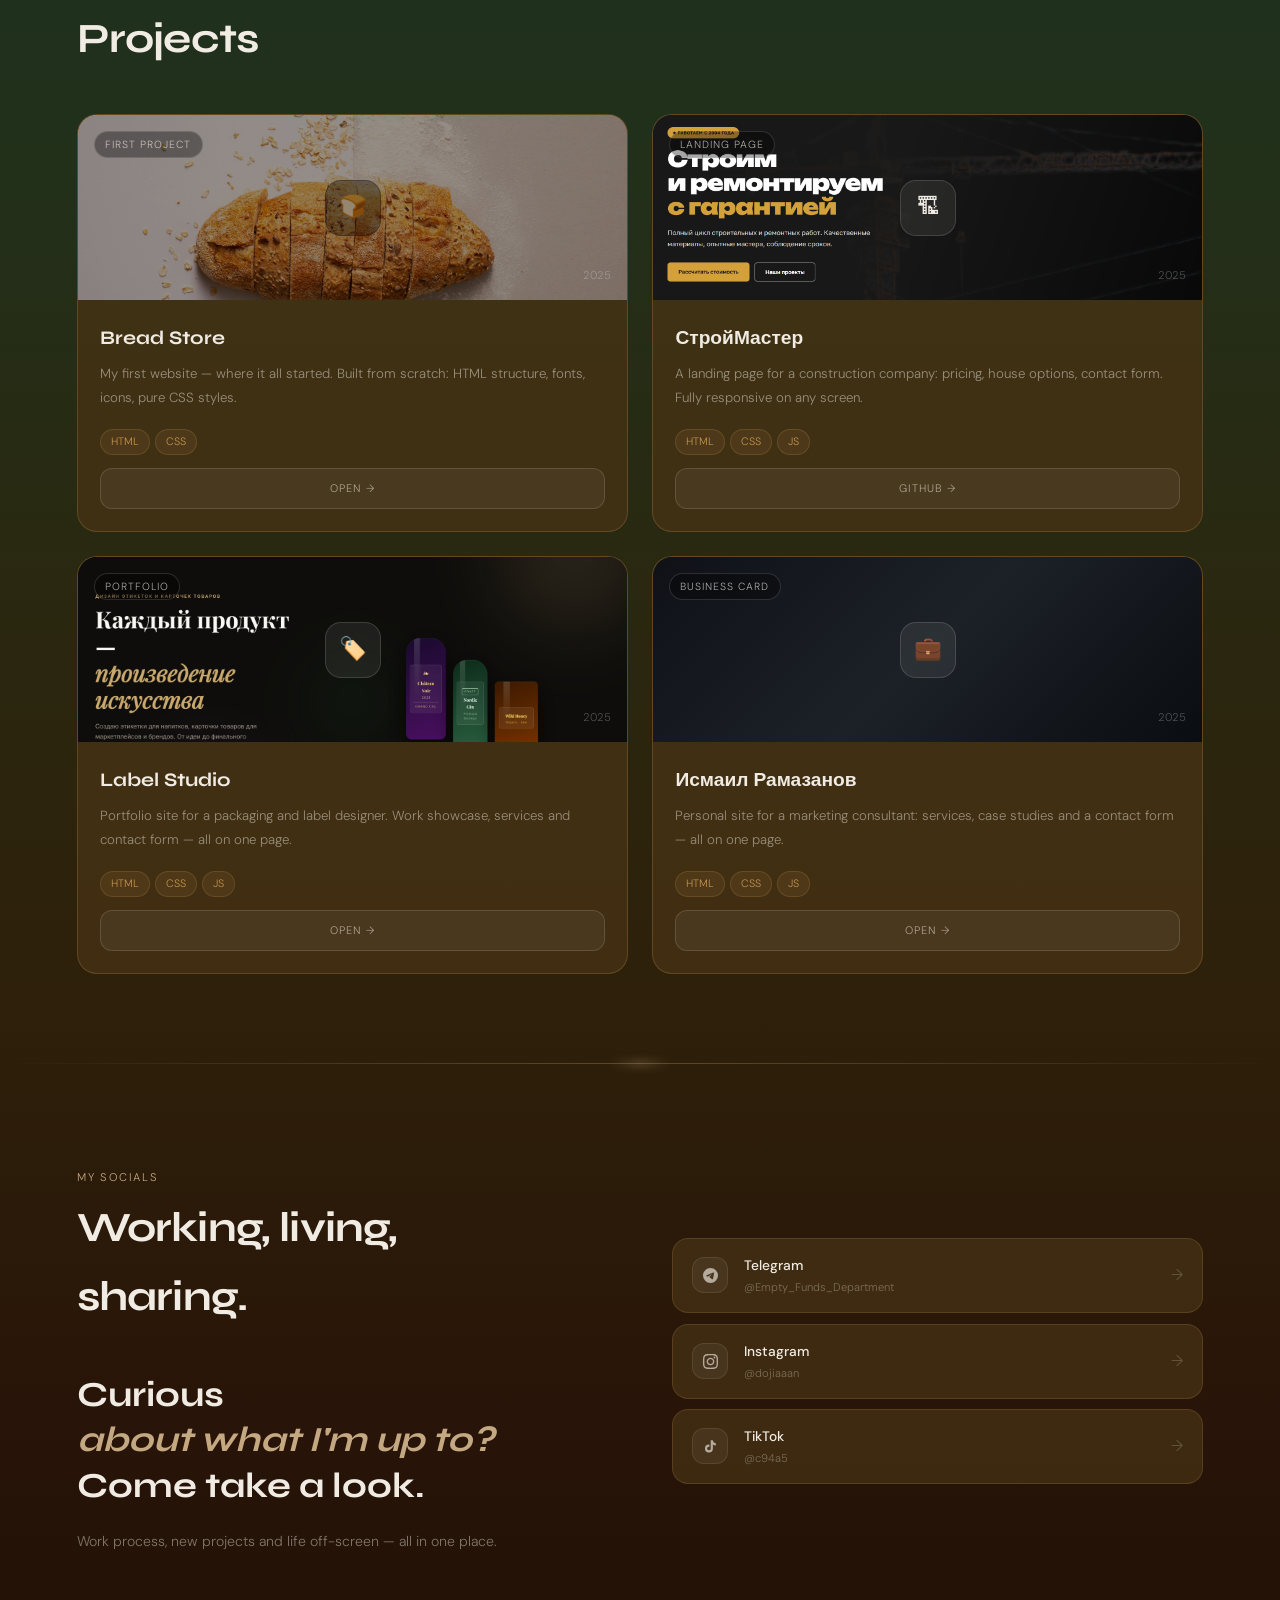
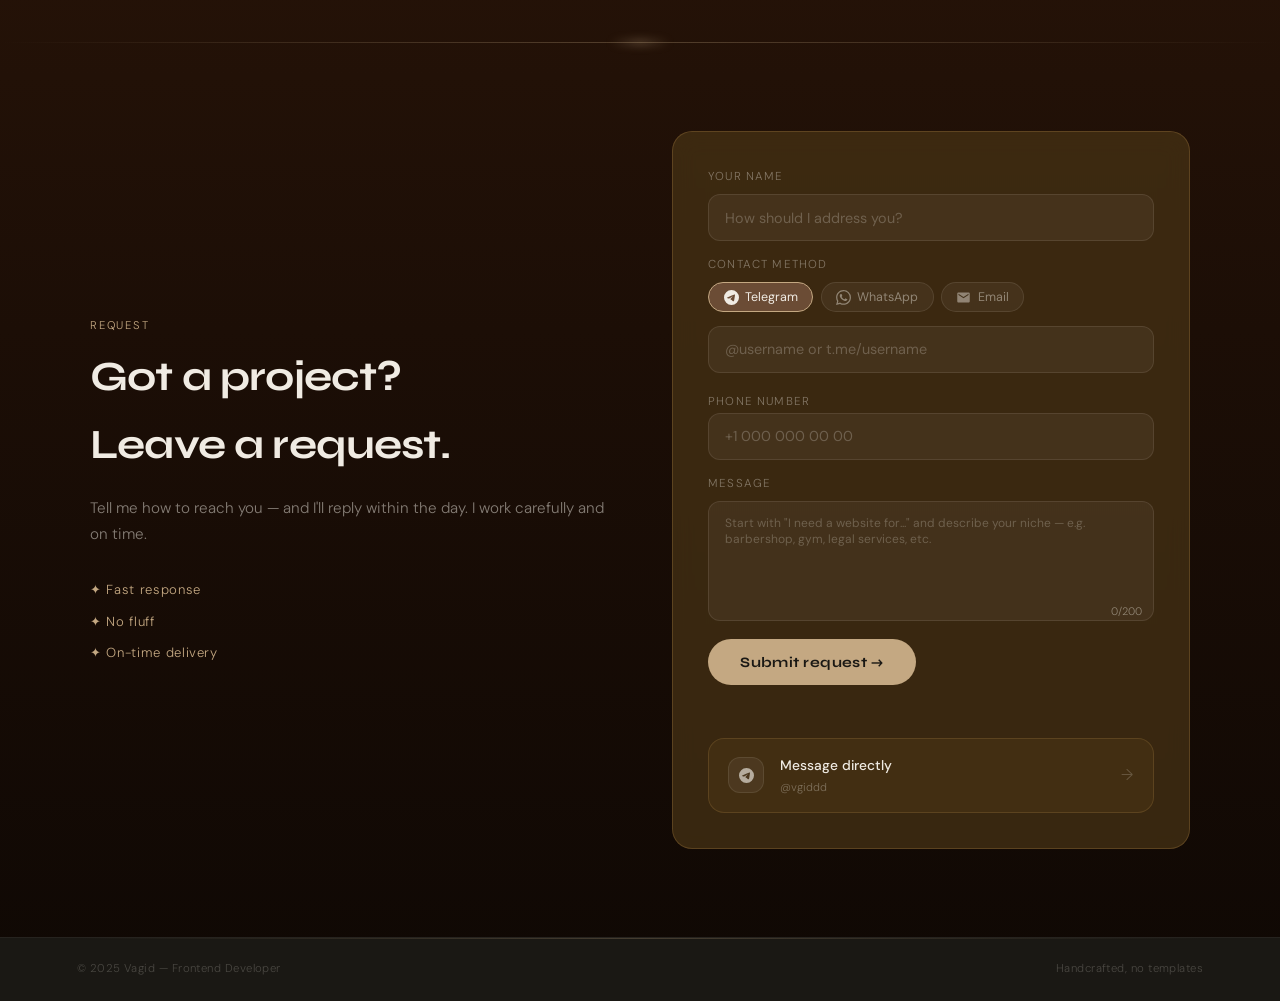
==== commit d542beba: "first commit" ====
--- a/index.html
+++ b/index.html
@@ -206,6 +206,7 @@
 
       <div class="pcard rv">
         <div class="phead phead--brown">
+          <img src="assets/img/stroimaster.png" class="phead-img" alt="Bread Store">
           <div class="phead-lines"></div>
           <span class="plabel" data-i18n="proj.card2.label">Лендинг</span>
           <div class="picon">🏗</div>
@@ -220,13 +221,14 @@
               <span class="tech">CSS</span>
               <span class="tech">JS</span>
             </div>
-            <a href="https://github.com/vgiddd" target="_blank" class="plink">GitHub →</a>
+            <a href="###" target="_blank" class="plink">GitHub →</a>
           </div>
         </div>
       </div>
 
       <div class="pcard rv">
         <div class="phead phead--indigo">
+            <img src="assets/img/LabelArt.png" class="phead-img" alt="Bread Store">
           <div class="phead-lines"></div>
           <span class="plabel" data-i18n="proj.card3.label">Портфолио</span>
           <div class="picon">🏷️</div>
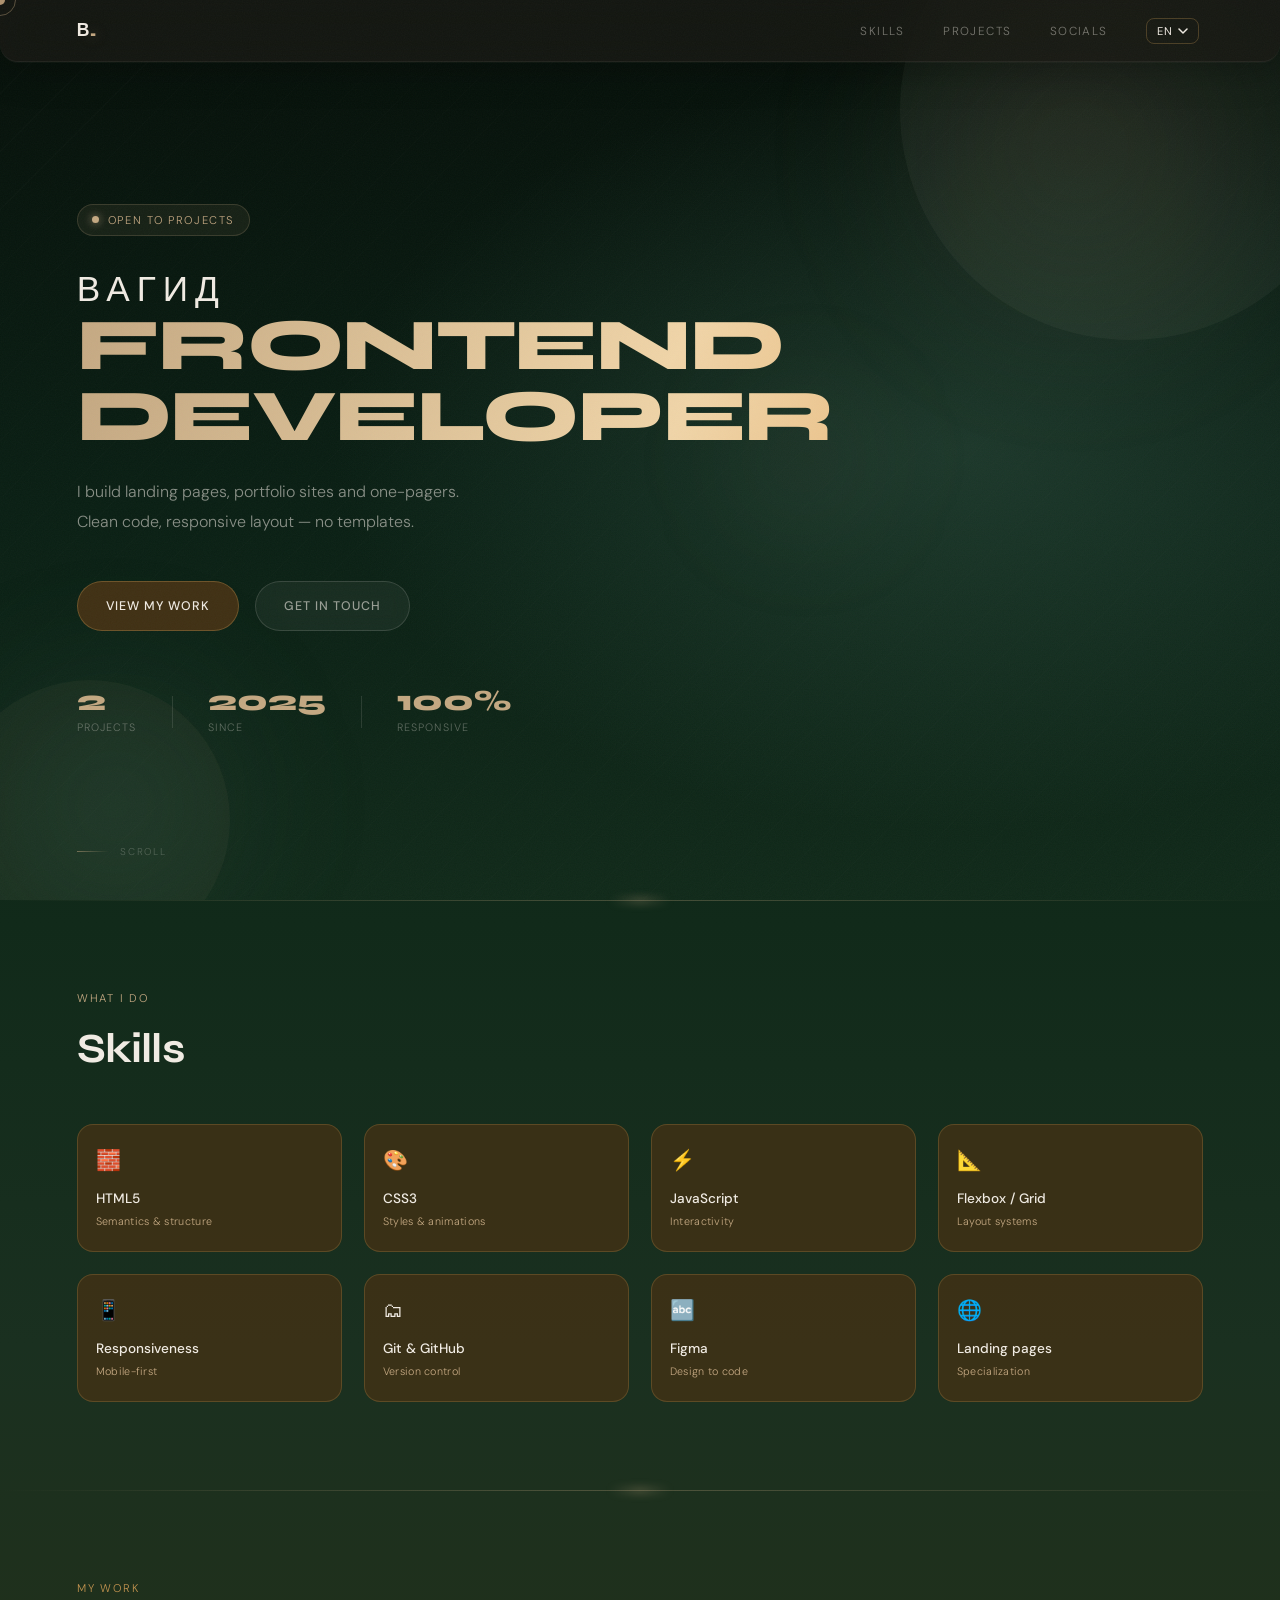
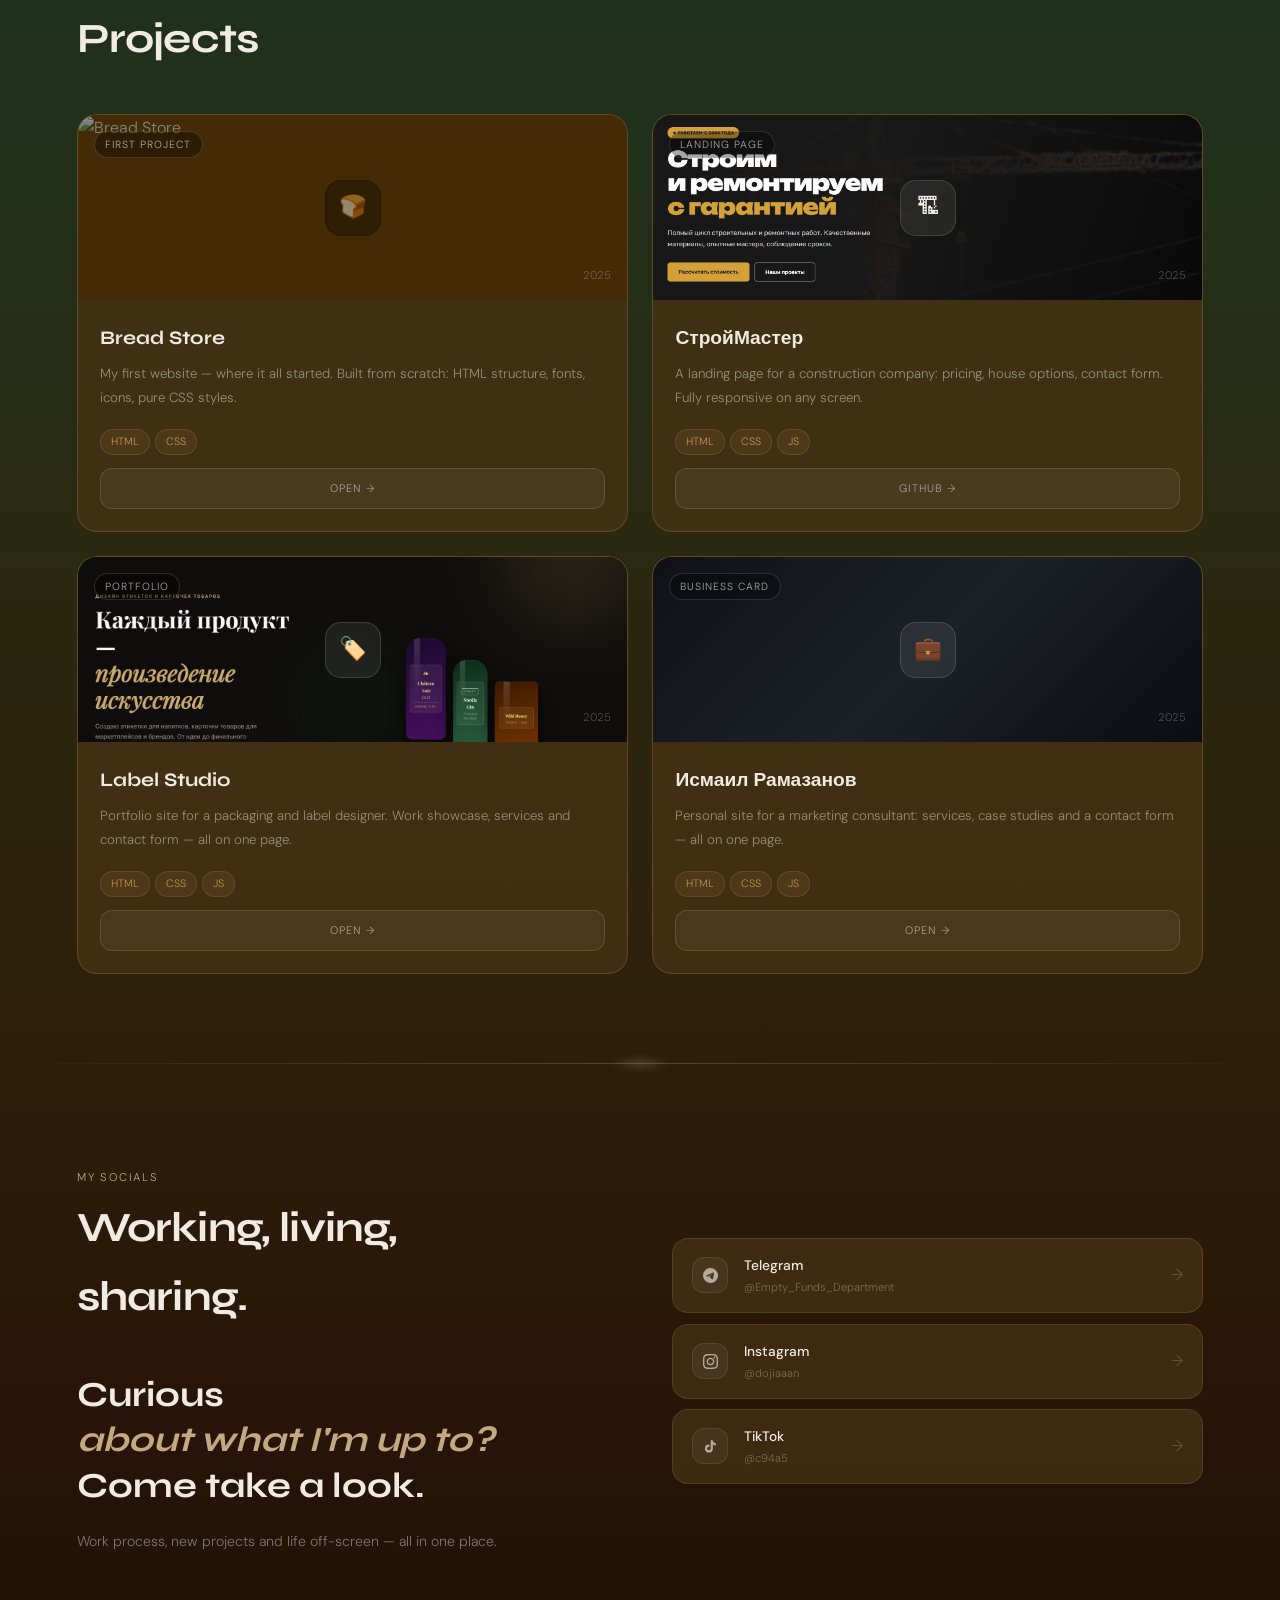
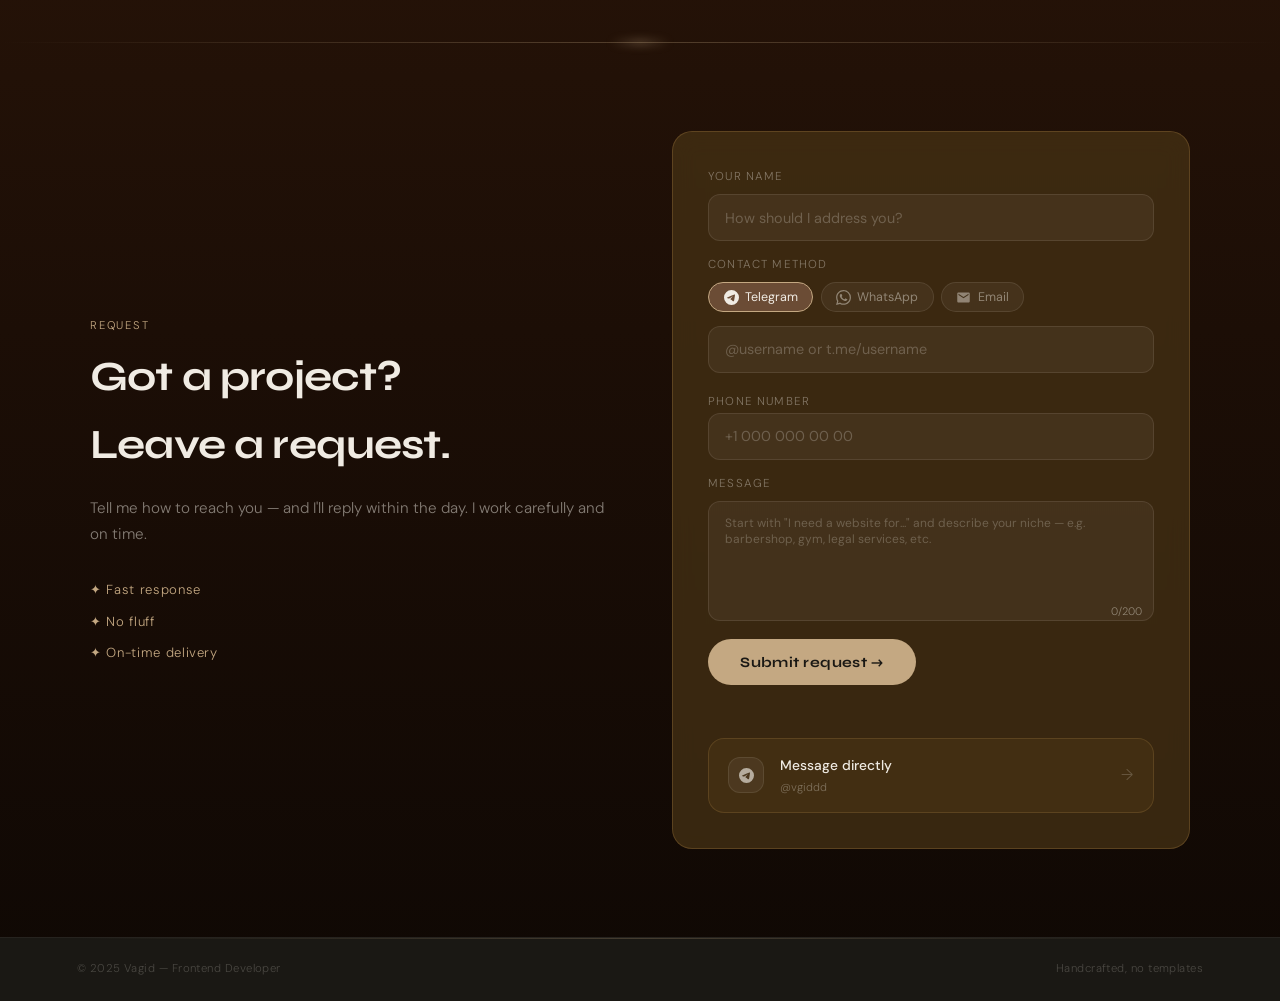
==== commit 45cea224: "Update index.html" ====
--- a/index.html
+++ b/index.html
@@ -221,7 +221,7 @@
               <span class="tech">CSS</span>
               <span class="tech">JS</span>
             </div>
-            <a href="###" target="_blank" class="plink">GitHub →</a>
+            <a href="https://vgiddd.github.io/stroimaster/" target="_blank" class="plink">GitHub →</a>
           </div>
         </div>
       </div>
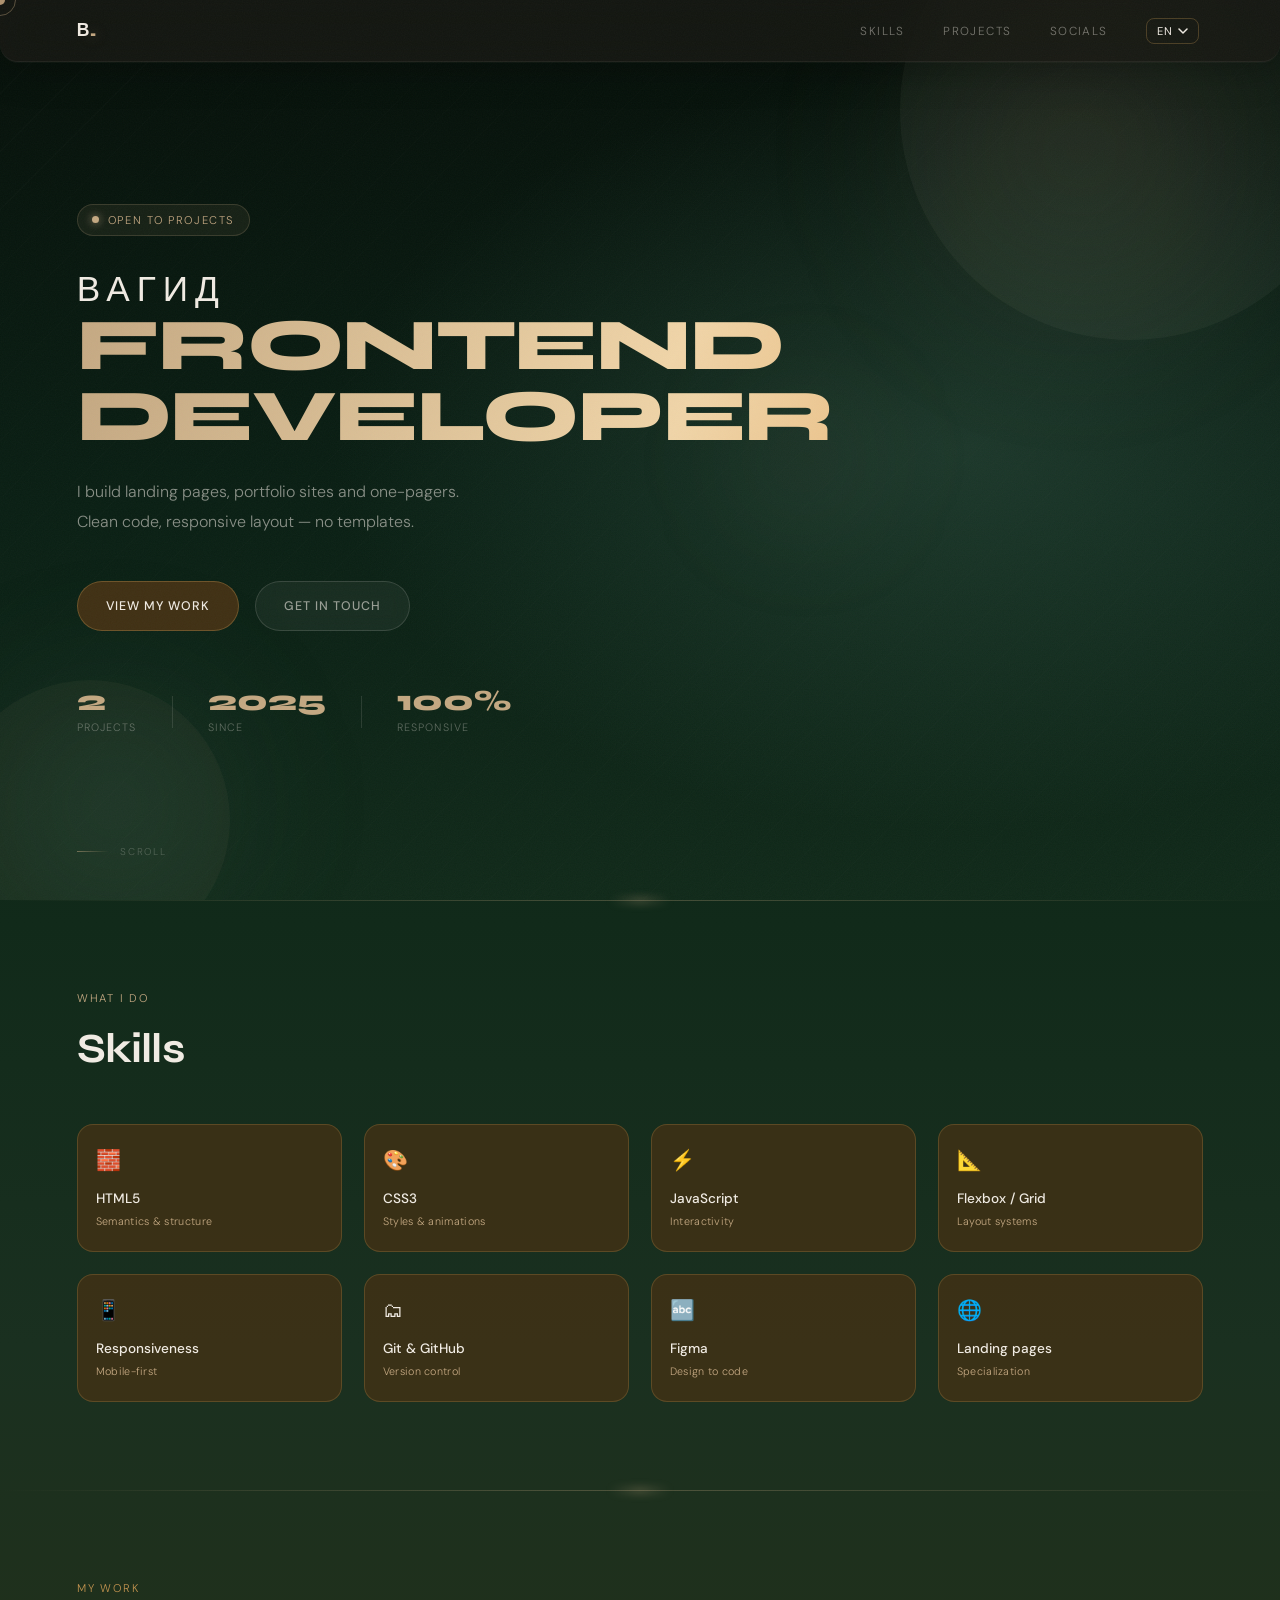
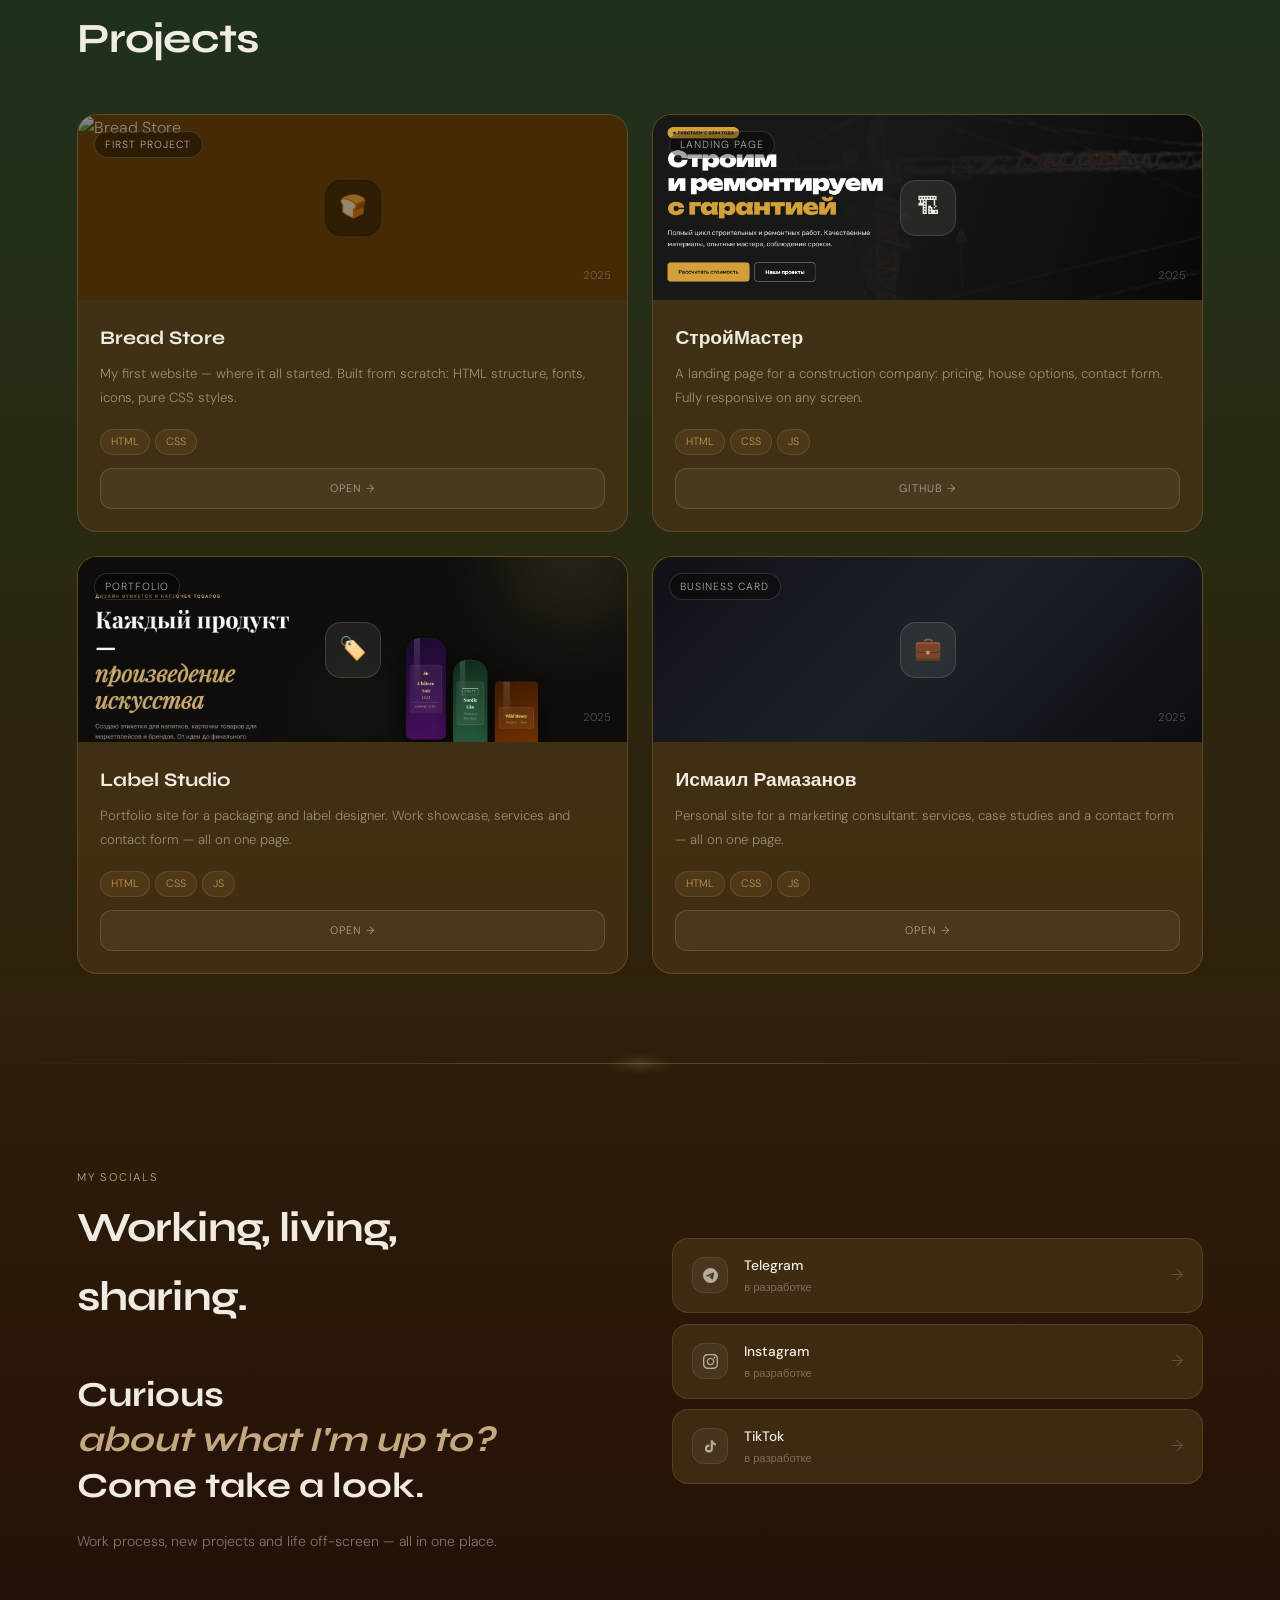
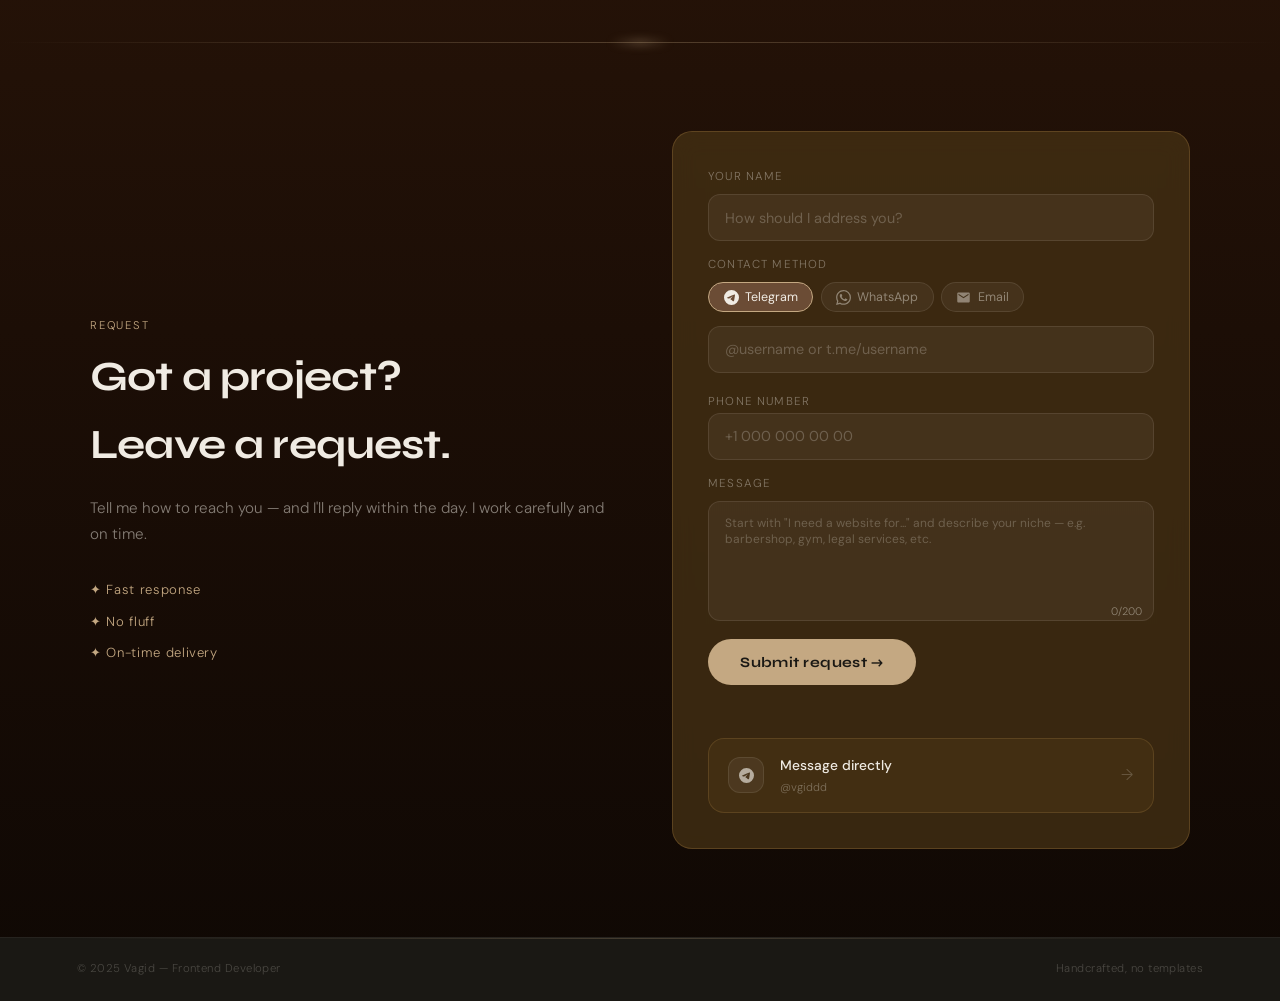
==== commit f2fa0479: "Change social media links to 'в разработке' Updated social media links and handles to indicate they " ====
--- a/index.html
+++ b/index.html
@@ -284,31 +284,31 @@
         <p class="cnote" data-i18n="soc.note">Рабочий процесс, новые проекты и жизнь вне экрана — всё в одном месте.</p>
       </div>
       <div class="soc-list rv">
-        <a href="https://t.me/Empty_Funds_Department" target="_blank" class="soc">
+        <a href="" target="_blank" class="soc">
           <div class="sico">
             <svg width="15" height="15" viewBox="0 0 24 24" fill="rgba(240,235,227,0.65)">
               <path d="M11.944 0A12 12 0 0 0 0 12a12 12 0 0 0 12 12 12 12 0 0 0 12-12A12 12 0 0 0 12 0a12 12 0 0 0-.056 0zm4.962 7.224c.1-.002.321.023.465.14a.506.506 0 0 1 .171.325c.016.093.036.306.02.472-.18 1.898-.96 6.504-1.356 8.627-.168.9-.499 1.201-.82 1.23-.696.065-1.225-.46-1.9-.902-1.056-.693-1.653-1.124-2.678-1.8-1.185-.78-.417-1.21.258-1.91.177-.184 3.247-2.977 3.307-3.23.007-.032.014-.15-.056-.212s-.174-.041-.249-.024c-.106.024-1.793 1.14-5.061 3.345-.48.33-.913.49-1.302.48-.428-.008-1.252-.241-1.865-.44-.752-.245-1.349-.374-1.297-.789.027-.216.325-.437.893-.663 3.498-1.524 5.83-2.529 6.998-3.014 3.332-1.386 4.025-1.627 4.476-1.635z"/>
             </svg>
           </div>
-          <div><div class="sname">Telegram</div><div class="shandle">@Empty_Funds_Department</div></div>
+          <div><div class="sname">Telegram</div><div class="shandle">в разработке</div></div>
           <span class="sarr">→</span>
         </a>
-        <a href="https://www.instagram.com/dojiaaan" target="_blank" class="soc">
+        <a href="" target="_blank" class="soc">
           <div class="sico">
             <svg width="15" height="15" viewBox="0 0 24 24" fill="rgba(240,235,227,0.65)">
               <path d="M12 2.163c3.204 0 3.584.012 4.85.07 3.252.148 4.771 1.691 4.919 4.919.058 1.265.069 1.645.069 4.849 0 3.205-.012 3.584-.069 4.849-.149 3.225-1.664 4.771-4.919 4.919-1.266.058-1.644.07-4.85.07-3.204 0-3.584-.012-4.849-.07-3.26-.149-4.771-1.699-4.919-4.92-.058-1.265-.07-1.644-.07-4.849 0-3.204.013-3.583.07-4.849.149-3.227 1.664-4.771 4.919-4.919 1.266-.057 1.645-.069 4.849-.069zm0-2.163c-3.259 0-3.667.014-4.947.072-4.358.2-6.78 2.618-6.98 6.98-.059 1.281-.073 1.689-.073 4.948 0 3.259.014 3.668.072 4.948.2 4.358 2.618 6.78 6.98 6.98 1.281.058 1.689.072 4.948.072 3.259 0 3.668-.014 4.948-.072 4.354-.2 6.782-2.618 6.979-6.98.059-1.28.073-1.689.073-4.948 0-3.259-.014-3.667-.072-4.947-.196-4.354-2.617-6.78-6.979-6.98-1.281-.059-1.69-.073-4.949-.073zm0 5.838c-3.403 0-6.162 2.759-6.162 6.162s2.759 6.163 6.162 6.163 6.162-2.759 6.162-6.163c0-3.403-2.759-6.162-6.162-6.162zm0 10.162c-2.209 0-4-1.79-4-4 0-2.209 1.791-4 4-4s4 1.791 4 4c0 2.21-1.791 4-4 4zm6.406-11.845c-.796 0-1.441.645-1.441 1.44s.645 1.44 1.441 1.44c.795 0 1.439-.645 1.439-1.44s-.644-1.44-1.439-1.44z"/>
             </svg>
           </div>
-          <div><div class="sname">Instagram</div><div class="shandle">@dojiaaan</div></div>
+          <div><div class="sname">Instagram</div><div class="shandle">в разработке</div></div>
           <span class="sarr">→</span>
         </a>
-        <a href="https://www.tiktok.com/@c94a5" target="_blank" class="soc">
+        <a href="" target="_blank" class="soc">
           <div class="sico">
             <svg width="15" height="15" viewBox="0 0 24 24" fill="rgba(240,235,227,0.65)">
               <path d="M19.59 6.69a4.83 4.83 0 01-3.77-4.25V2h-3.45v13.67a2.89 2.89 0 01-2.88 2.5 2.89 2.89 0 01-2.89-2.89 2.89 2.89 0 012.89-2.89c.28 0 .54.04.79.1V9.01a6.33 6.33 0 00-.79-.05 6.34 6.34 0 00-6.34 6.34 6.34 6.34 0 006.34 6.34 6.34 6.34 0 006.33-6.34V8.69a8.27 8.27 0 004.84 1.56V6.79a4.85 4.85 0 01-1.07-.1z"/>
             </svg>
           </div>
-          <div><div class="sname">TikTok</div><div class="shandle">@c94a5</div></div>
+          <div><div class="sname">TikTok</div><div class="shandle">в разработке</div></div>
           <span class="sarr">→</span>
         </a>
       </div>
